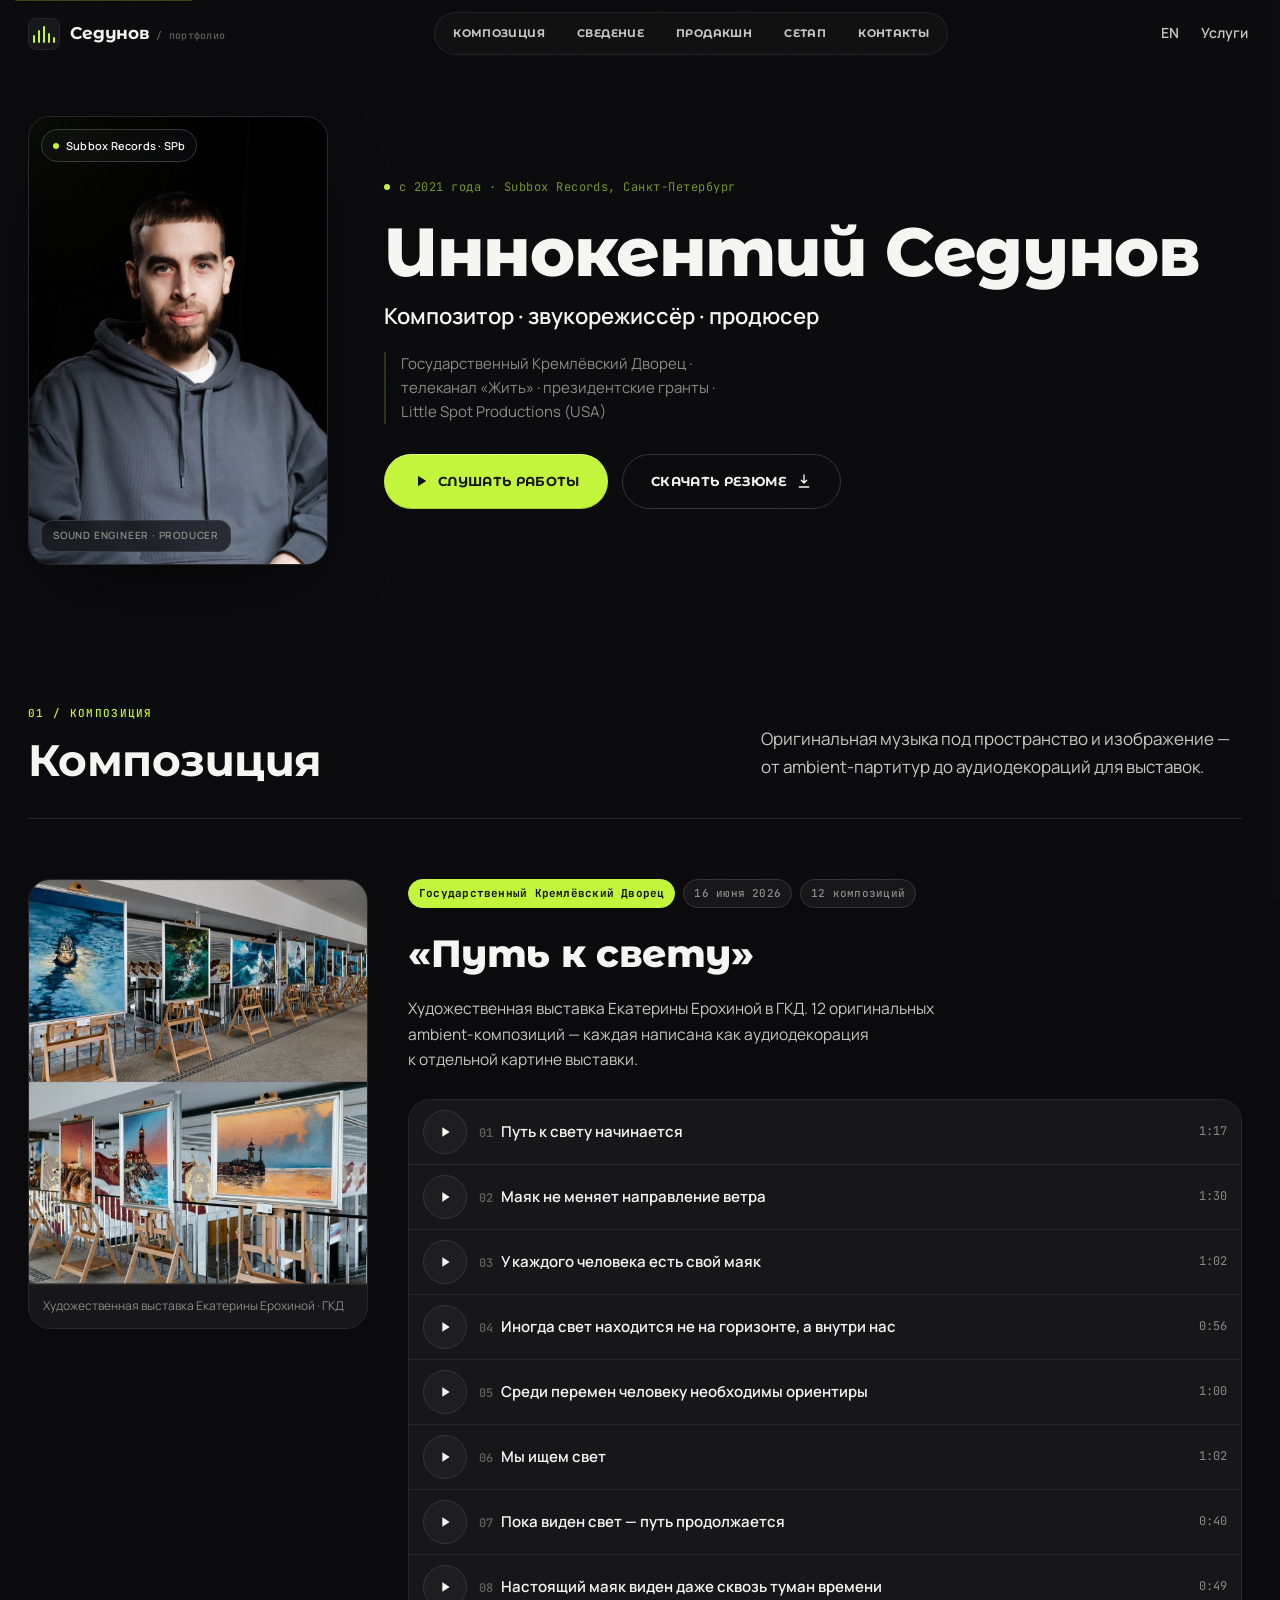
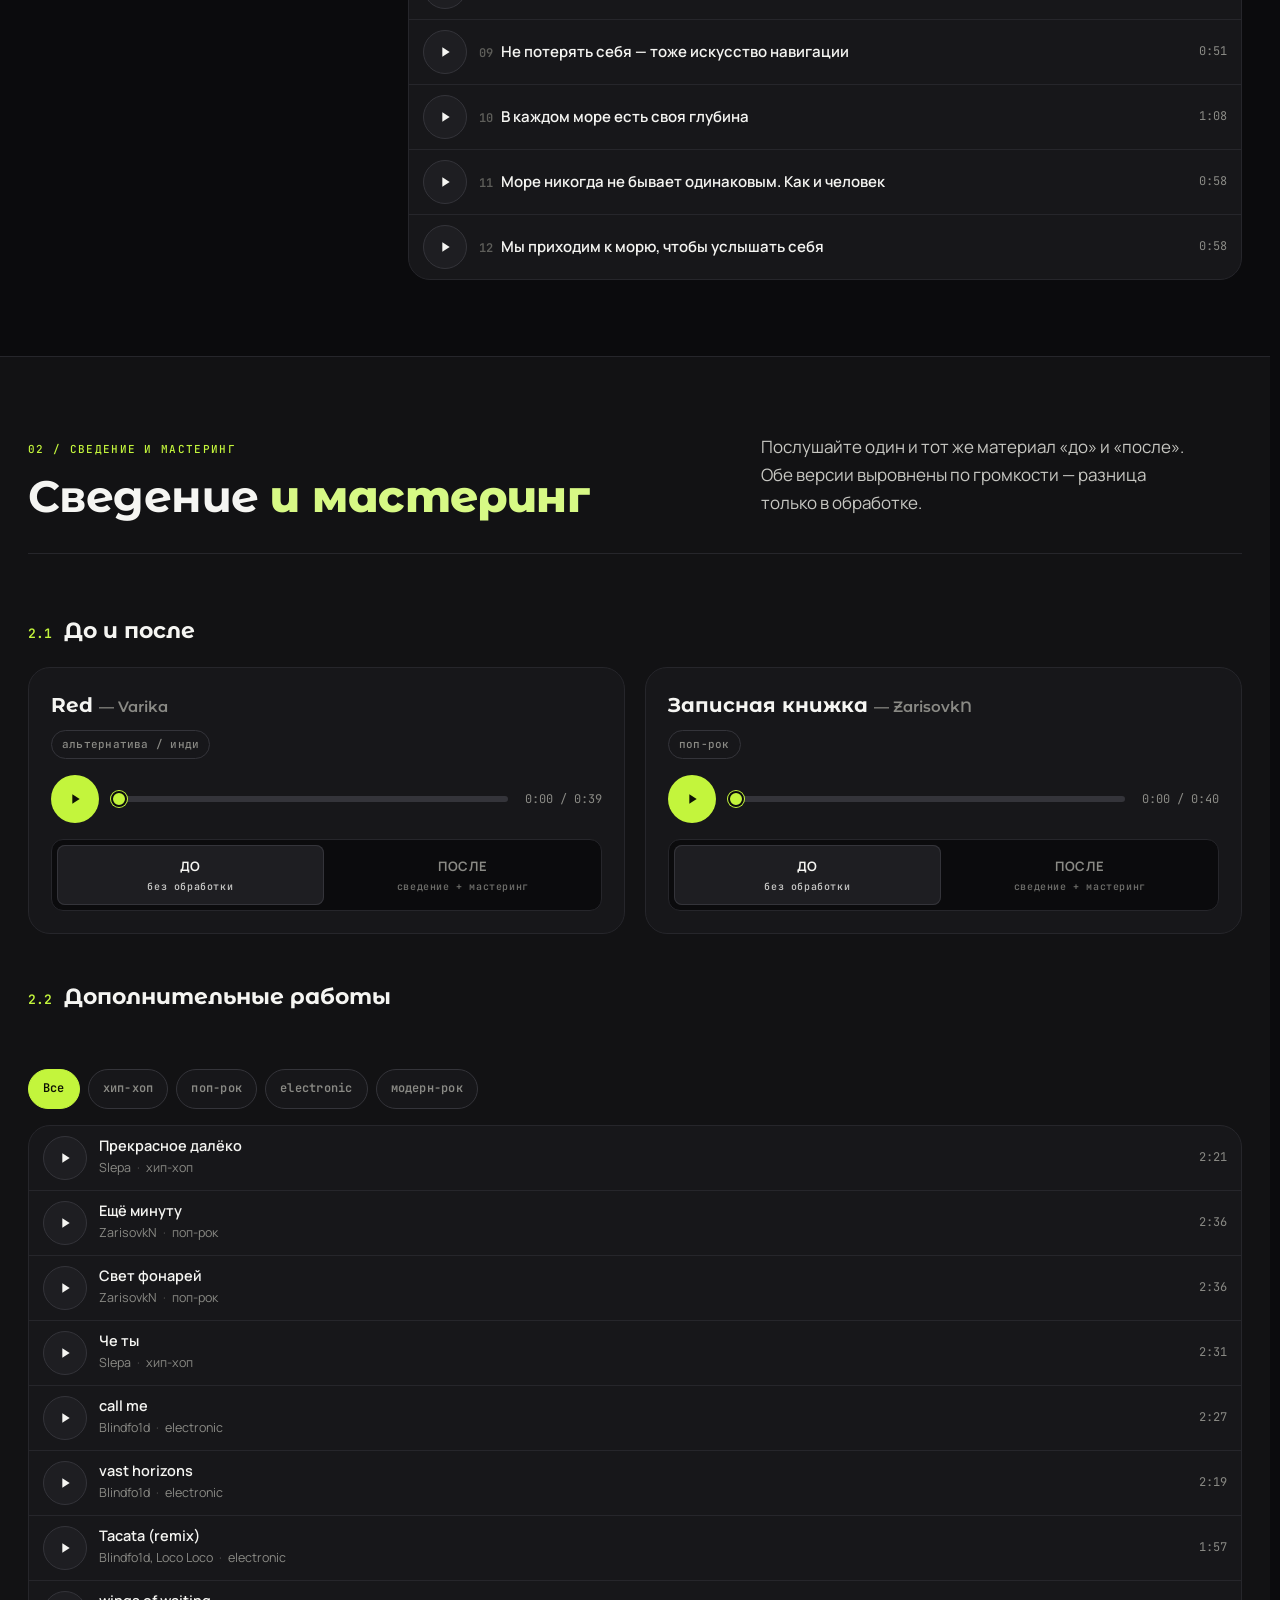
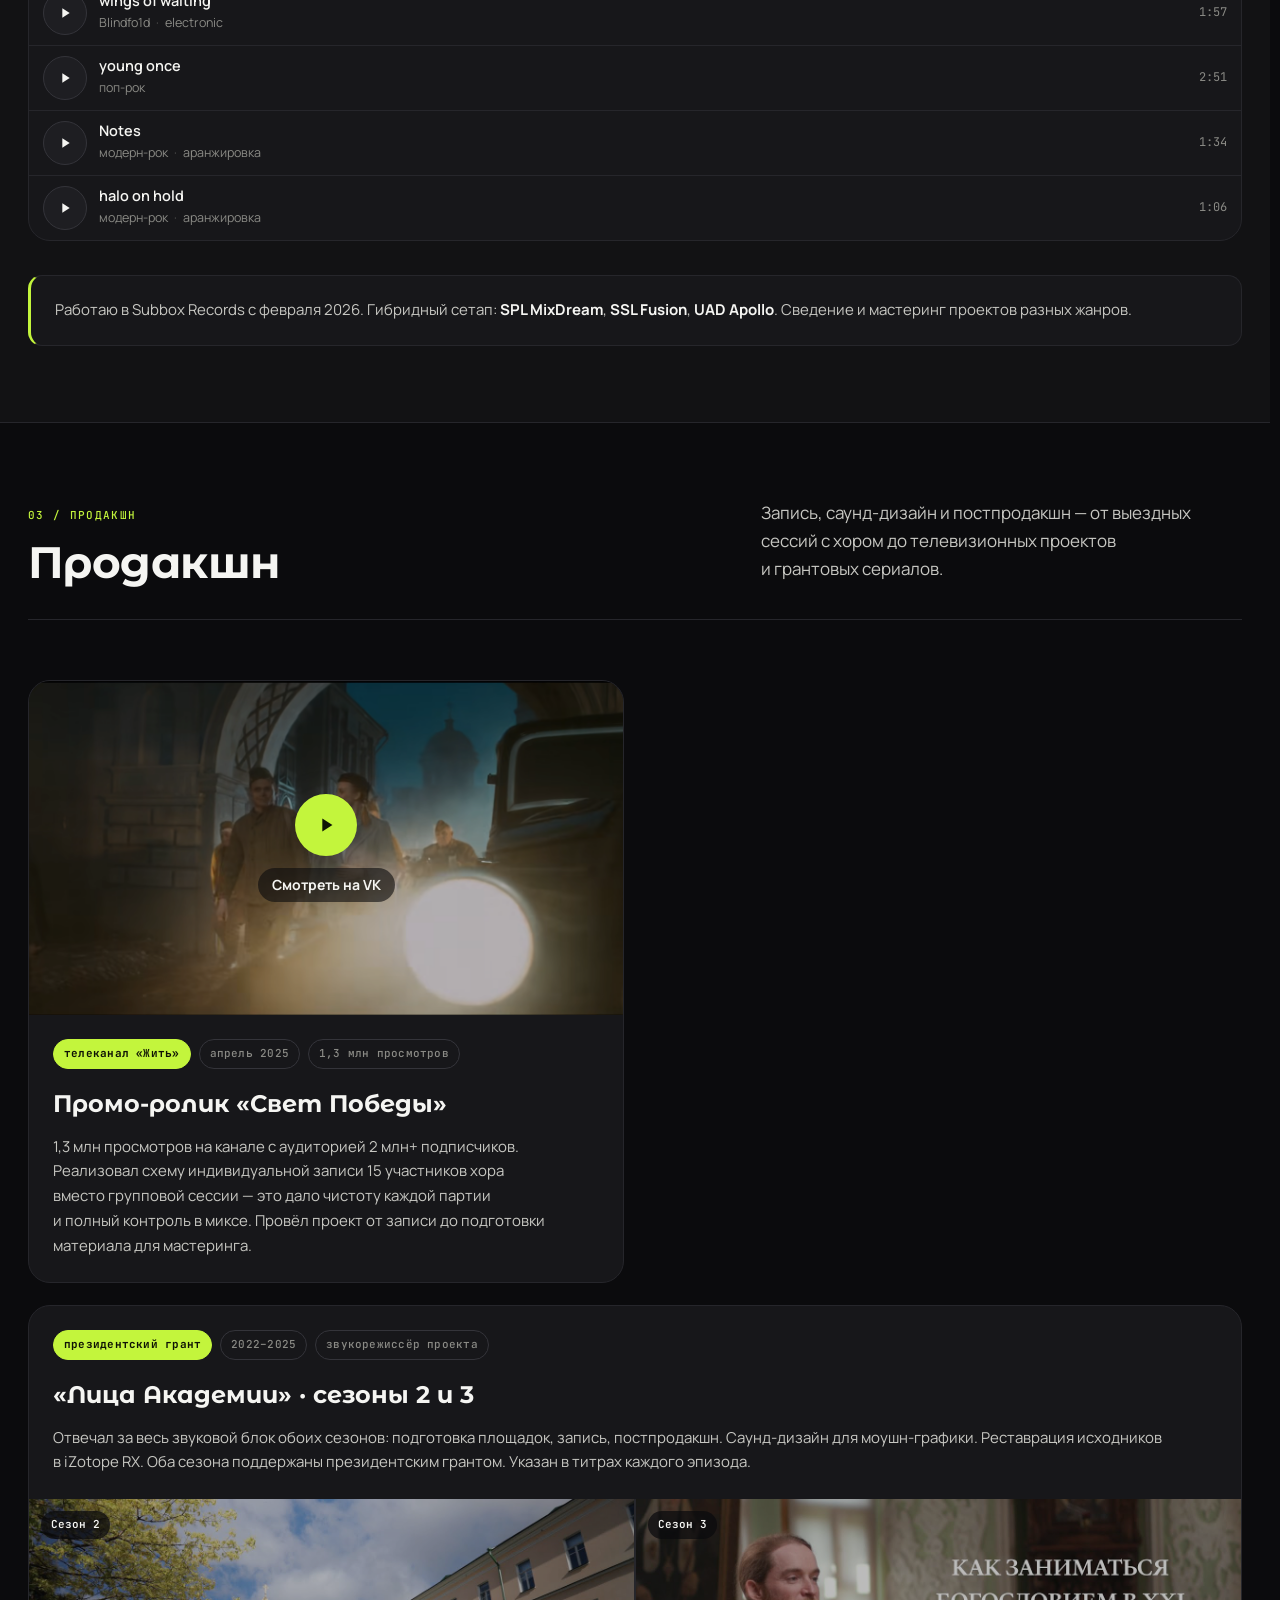
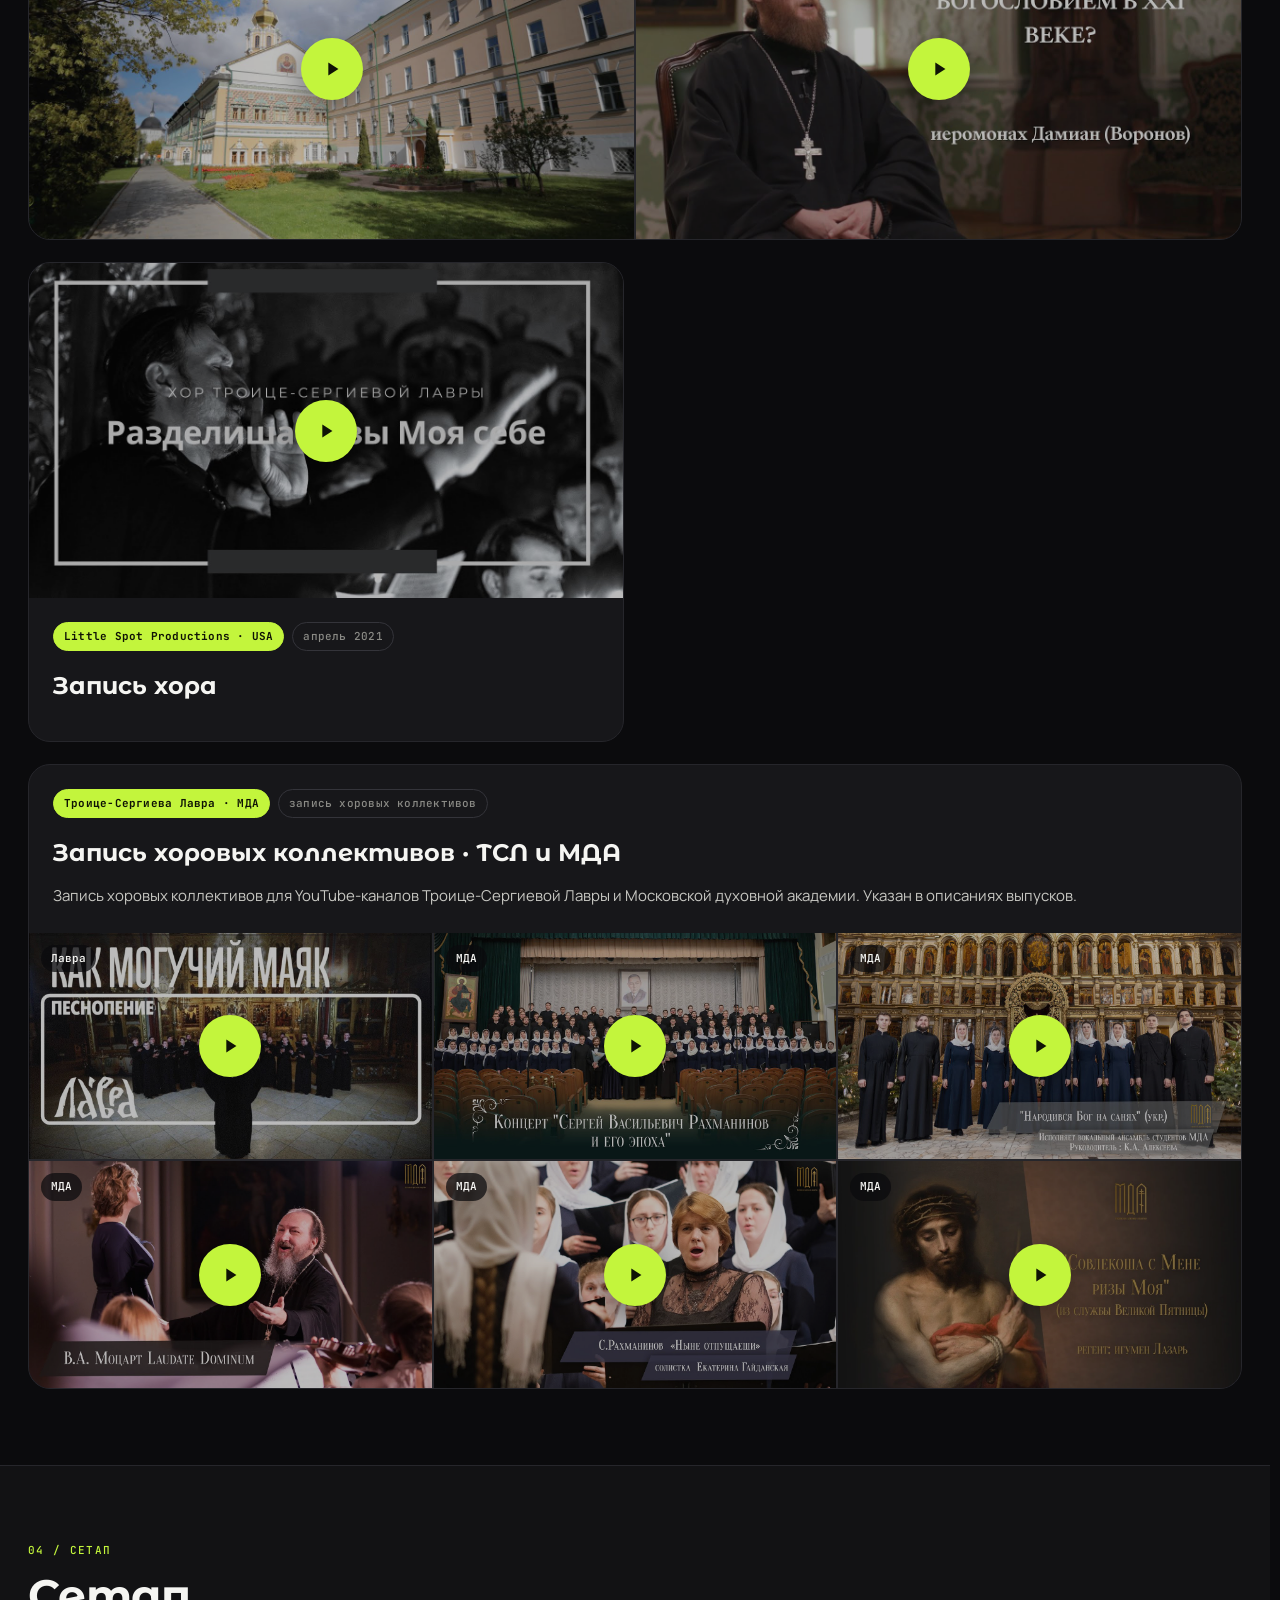
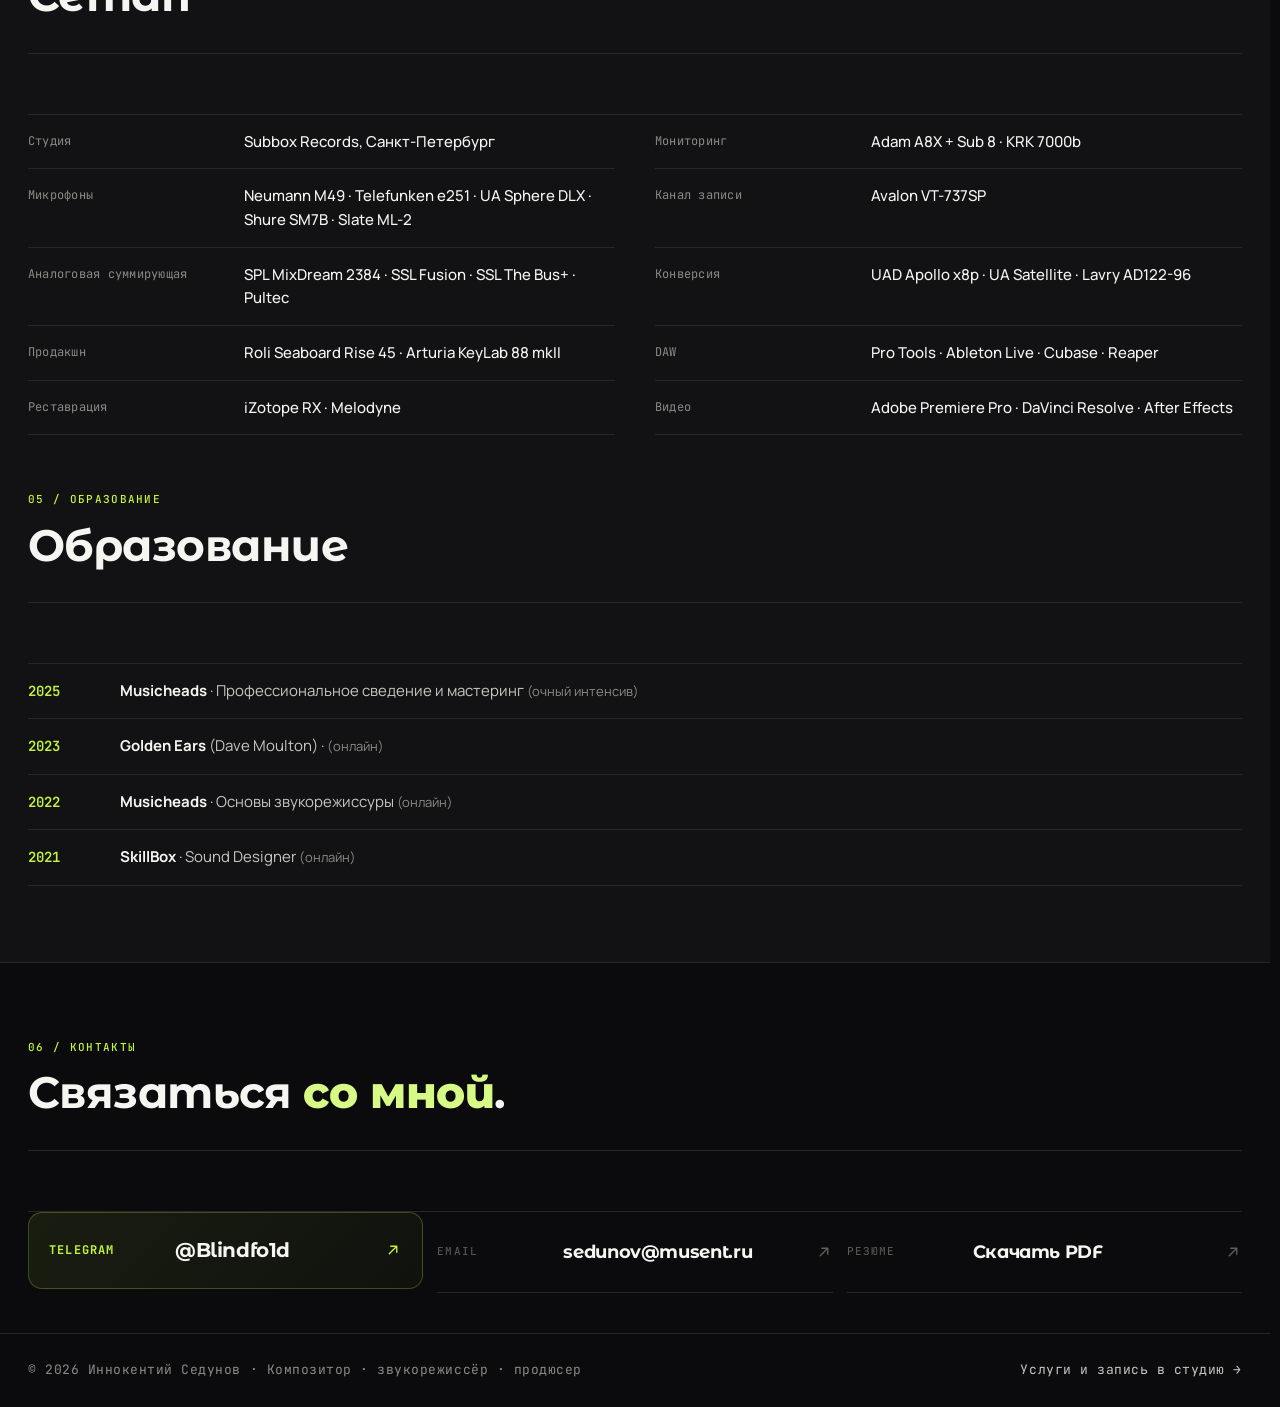
==== portfolio/index.html @ f11ad0f1 "Fix hero plaque + mobile layout (RU/EN portfolio) - Remove Композитор/Composer line from hero plaque" ====
<!DOCTYPE html>
<html lang="ru">

<head>
  <meta charset="UTF-8" />
  <meta name="viewport" content="width=device-width, initial-scale=1.0, viewport-fit=cover" />
  <meta name="theme-color" content="#0B0B0D" />

  <title>Иннокентий Седунов · Портфолио</title>
  <meta name="description"
    content="Композитор, звукорежиссёр и продюсер. Работы для ГКД, телеканала „Жить“, президентских грантов, Little Spot Productions (USA)." />

  <!-- Open Graph. ⚠ Если домен отличается от sedunov.audio — поправьте og:url / og:image. -->
  <meta property="og:type" content="website" />
  <meta property="og:title" content="Иннокентий Седунов · Портфолио" />
  <meta property="og:description"
    content="Композитор, звукорежиссёр и продюсер. Работы для ГКД, телеканала „Жить“, президентских грантов, Little Spot Productions (USA)." />
  <meta property="og:image" content="https://kennylocksj.github.io/images/sedunov-portfolio.jpg" />
  <meta property="og:url" content="https://kennylocksj.github.io/portfolio" />
  <meta name="twitter:card" content="summary_large_image" />

  <link rel="icon"
    href="data:image/svg+xml,%3Csvg xmlns='http://www.w3.org/2000/svg' viewBox='0 0 32 32'%3E%3Crect width='32' height='32' rx='8' fill='%230B0B0D'/%3E%3Crect x='6' y='13' width='2.5' height='6' fill='%23C3F53C'/%3E%3Crect x='10' y='10' width='2.5' height='12' fill='%23C3F53C'/%3E%3Crect x='14' y='7' width='2.5' height='18' fill='%23C3F53C'/%3E%3Crect x='18' y='11' width='2.5' height='10' fill='%23C3F53C'/%3E%3Crect x='22' y='14' width='2.5' height='4' fill='%23C3F53C'/%3E%3C/svg%3E" />
  <link rel="preload" as="image" href="/images/sedunov-portfolio.jpg" />

  <link rel="preconnect" href="https://fonts.googleapis.com" />
  <link rel="preconnect" href="https://fonts.gstatic.com" crossorigin />
  <link
    href="https://fonts.googleapis.com/css2?family=Manrope:wght@400;500;600;700;800&family=Montserrat:wght@400;500;600;700;800;900&display=swap"
    rel="stylesheet" />
  <link href="https://fonts.googleapis.com/css2?family=JetBrains+Mono:wght@400;500;600&display=swap" rel="stylesheet" />

  <!-- Дизайн-система лендинга (не изменяется) + компоненты портфолио -->
  <link rel="stylesheet" href="../styles.css" />
  <link rel="stylesheet" href="portfolio.css" />
</head>

<body class="p-body">

  <a class="skip-link" href="#top">Перейти к содержимому</a>
  <div class="grain" aria-hidden="true"></div>
  <div class="scroll-progress" id="scroll-progress" aria-hidden="true"></div>

  <!-- ═══ NAV ═══ -->
  <header class="nav" id="nav">
    <div class="nav-wrap">
      <a href="#top" class="brand" aria-label="Наверх">
        <span class="brand-mark" aria-hidden="true">
          <span></span><span></span><span></span><span></span><span></span>
        </span>
        <span class="brand-text">
          <span>Седунов</span>
          <small>/ портфолио</small>
        </span>
      </a>

      <nav class="nav-links" id="nav-links">
        <a href="#work">Композиция</a>
        <a href="#mixing">Сведение</a>
        <a href="#production">Продакшн</a>
        <a href="#setup">Сетап</a>
        <a href="#contact">Контакты</a>

        <div class="nav-mobile-extras" aria-hidden="true">
          <a href="/" class="nav-mobile-link nav-mobile-tg">
            <svg class="nav-mobile-link-arrow" width="14" height="14" viewBox="0 0 24 24" fill="none" aria-hidden="true">
              <path d="M7 17L17 7M9 7h8v8" stroke="currentColor" stroke-width="2" stroke-linecap="round"
                stroke-linejoin="round" />
            </svg>
            <span>Услуги</span>
          </a>
          <a href="/cv/sedunov-cv.pdf" class="nav-mobile-link nav-mobile-cta" download>
            <span class="nav-mobile-cta-dot" aria-hidden="true"></span>
            <span>Скачать резюме</span>
          </a>
          <a href="/en/portfolio/" class="nav-mobile-link nav-mobile-tg">
            <svg class="nav-mobile-link-arrow" width="14" height="14" viewBox="0 0 24 24" fill="none" aria-hidden="true">
              <path d="M7 17L17 7M9 7h8v8" stroke="currentColor" stroke-width="2" stroke-linecap="round"
                stroke-linejoin="round" />
            </svg>
            <span>English version</span>
          </a>
        </div>
      </nav>

      <div class="nav-right">
        <a href="/en/portfolio/" class="nav-services" aria-label="English version">EN</a>
        <a href="/" class="nav-services" aria-label="Услуги — на главную">Услуги</a>
      </div>

      <button class="burger" id="burger" aria-label="Меню" aria-expanded="false" aria-controls="nav-links">
        <span></span><span></span>
      </button>
    </div>
    <div class="nav-backdrop" id="nav-backdrop" aria-hidden="true"></div>
  </header>

  <!-- ═══ HERO ═══ -->
  <section id="top" class="p-hero">
    <div class="wrap p-hero-wrap">

      <div class="p-hero-photo" data-reveal>
        <div class="photo-frame">
          <img src="/images/sedunov-portfolio.jpg" width="1707" height="2560" fetchpriority="high" decoding="async"
            alt="Иннокентий Седунов — композитор и звукорежиссёр" />
          <span class="p-ptag p-ptag-top">
            <span class="breathe" aria-hidden="true"></span>
            Subbox Records · SPb
          </span>
          <span class="p-ptag p-ptag-bot">
            <small>sound engineer · producer</small>
          </span>
        </div>
      </div>

      <div class="p-hero-text" data-reveal>
        <div class="p-hero-eyebrow">
          <span class="breathe" aria-hidden="true"></span>
          <span>с 2021 года · Subbox Records, Санкт-Петербург</span>
        </div>

        <h1 class="p-hero-name">Иннокентий Седунов</h1>
        <p class="p-hero-role">Композитор&nbsp;· звукорежиссёр&nbsp;· продюсер</p>

        <p class="p-hero-refs">
          Государственный&nbsp;Кремлёвский&nbsp;Дворец&nbsp;· телеканал&nbsp;«Жить»&nbsp;·
          президентские&nbsp;гранты&nbsp;· Little&nbsp;Spot&nbsp;Productions&nbsp;(USA)
        </p>

        <div class="p-hero-cta">
          <a href="#work" class="btn btn-primary btn-lg">
            <svg width="18" height="18" viewBox="0 0 24 24" aria-hidden="true">
              <path fill="currentColor" d="M8 5v14l11-7z" />
            </svg>
            <span>Слушать работы</span>
          </a>
          <a href="/cv/sedunov-cv.pdf" class="btn btn-outline btn-lg" download>
            Скачать резюме
            <svg width="16" height="16" viewBox="0 0 24 24" fill="none" aria-hidden="true">
              <path d="M12 3v12m0 0l-4-4m4 4l4-4M5 21h14" stroke="currentColor" stroke-width="2" stroke-linecap="round"
                stroke-linejoin="round" />
            </svg>
          </a>
        </div>
      </div>

    </div>
  </section>

  <!-- ═══ 01 · КОМПОЗИЦИЯ ═══ -->
  <section id="work" class="section section-p" aria-label="Композиция">
    <div class="wrap">
      <header class="head" data-reveal>
        <div class="head-meta">
          <span class="head-no">01 / композиция</span>
          <h2>Композиция</h2>
        </div>
        <p class="head-lede">Оригинальная музыка под пространство и изображение — от ambient-партитур
          до&nbsp;аудиодекораций для&nbsp;выставок.</p>
      </header>

      <article class="case" data-reveal>
        <div class="case-media">
          <figure class="case-figure" id="ambient-cover" hidden>
            <img id="ambient-cover-img" src="" alt="" decoding="async" width="1000" height="750" />
            <figcaption class="case-figcap">Художественная выставка Екатерины Ерохиной · ГКД</figcaption>
          </figure>
        </div>

        <div class="case-body">
          <div class="case-tags">
            <span class="tag tag-accent">Государственный Кремлёвский Дворец</span>
            <span class="tag">16 июня 2026</span>
            <span class="tag">12 композиций</span>
          </div>
          <h3 class="case-title">«Путь к свету»</h3>
          <p class="case-desc">
            Художественная выставка Екатерины Ерохиной в&nbsp;ГКД. 12&nbsp;оригинальных ambient-композиций —
            каждая написана как аудиодекорация к&nbsp;отдельной картине выставки.
          </p>

          <div class="player player-list" id="ambient-player" data-title="Путь к свету — ambient"
            aria-label="Плеер: 12 ambient-композиций «Путь к свету»">
            <ol class="tracklist" id="ambient-tracks"></ol>
          </div>
        </div>
      </article>
    </div>
  </section>

  <!-- ═══ 02 · СВЕДЕНИЕ И МАСТЕРИНГ ═══ -->
  <section id="mixing" class="section section-p section-alt" aria-label="Сведение и мастеринг">
    <div class="wrap">
      <header class="head" data-reveal>
        <div class="head-meta">
          <span class="head-no">02 / сведение и мастеринг</span>
          <h2>Сведение <em>и мастеринг</em></h2>
        </div>
        <p class="head-lede">Послушайте один и&nbsp;тот&nbsp;же материал «до» и&nbsp;«после». Обе версии выровнены
          по&nbsp;громкости — разница только в&nbsp;обработке.</p>
      </header>

      <!-- 2.1 · A/B -->
      <h3 class="sub-h" data-reveal><span class="sub-h-no">2.1</span> До и&nbsp;после</h3>
      <div class="ab-grid" id="ab-grid" data-reveal></div>

      <!-- 2.2 · showcase -->
      <h3 class="sub-h" data-reveal><span class="sub-h-no">2.2</span> Дополнительные работы</h3>
      <p class="sub-lede" data-reveal>Разные жанры — для&nbsp;демонстрации почерка в&nbsp;сведении.</p>
      <div class="genre-tabs" id="showcase-tabs" role="group" aria-label="Фильтр по жанру" data-reveal></div>
      <div class="player player-list showcase" id="showcase-player" aria-label="Плеер: дополнительные работы">
        <ol class="tracklist" id="showcase-tracks"></ol>
      </div>

      <p class="note-block" data-reveal>
        Работаю в&nbsp;Subbox Records с&nbsp;февраля 2026. Гибридный сетап:
        <b>SPL&nbsp;MixDream</b>, <b>SSL&nbsp;Fusion</b>, <b>UAD&nbsp;Apollo</b>.
        Сведение и&nbsp;мастеринг проектов разных жанров.
      </p>
    </div>
  </section>

  <!-- ═══ 03 · ПРОДАКШН ═══ -->
  <section id="production" class="section section-p" aria-label="Продакшн">
    <div class="wrap">
      <header class="head" data-reveal>
        <div class="head-meta">
          <span class="head-no">03 / продакшн</span>
          <h2>Продакшн</h2>
        </div>
        <p class="head-lede">Запись, саунд-дизайн и&nbsp;постпродакшн — от&nbsp;выездных сессий с&nbsp;хором
          до&nbsp;телевизионных проектов и&nbsp;грантовых сериалов.</p>
      </header>

      <div class="prod-grid">

        <!-- Свет Победы · VK -->
        <article class="prod-card" data-reveal>
          <div class="video-facade video-vk">
            <img class="video-poster" src="/images/works/svet-pobedy.png"
              alt="Промо-ролик «Свет Победы» — телеканал «Жить»" loading="lazy" decoding="async" />
            <a class="video-play" href="https://vkvideo.ru/video-131498541_456248584" target="_blank" rel="noopener"
              aria-label="Смотреть «Свет Победы» на VK Video (откроется в новой вкладке)">
              <span class="video-play-btn" aria-hidden="true">
                <svg width="22" height="22" viewBox="0 0 24 24"><path fill="currentColor" d="M8 5v14l11-7z" /></svg>
              </span>
              <span class="video-play-label">Смотреть на VK</span>
            </a>
          </div>
          <div class="prod-body">
            <div class="case-tags">
              <span class="tag tag-accent">телеканал «Жить»</span>
              <span class="tag">апрель 2025</span>
              <span class="tag">1,3&nbsp;млн просмотров</span>
            </div>
            <h3 class="prod-title">Промо-ролик «Свет Победы»</h3>
            <p class="prod-desc">
              1,3&nbsp;млн просмотров на&nbsp;канале с&nbsp;аудиторией 2&nbsp;млн+ подписчиков.
              Реализовал схему индивидуальной записи 15&nbsp;участников хора вместо групповой сессии —
              это дало чистоту каждой партии и&nbsp;полный контроль в&nbsp;миксе.
              Провёл проект от&nbsp;записи до&nbsp;подготовки материала для&nbsp;мастеринга.
            </p>
          </div>
        </article>

        <!-- Лица Академии · YouTube s2 + s3 -->
        <article class="prod-card prod-card-wide" data-reveal>
          <div class="prod-body">
            <div class="case-tags">
              <span class="tag tag-accent">президентский грант</span>
              <span class="tag">2022–2025</span>
              <span class="tag">звукорежиссёр проекта</span>
            </div>
            <h3 class="prod-title">«Лица Академии» · сезоны 2 и&nbsp;3</h3>
            <p class="prod-desc">
              Отвечал за&nbsp;весь звуковой блок обоих сезонов: подготовка площадок, запись, постпродакшн.
              Саунд-дизайн для&nbsp;моушн-графики. Реставрация исходников в&nbsp;iZotope&nbsp;RX.
              Оба сезона поддержаны президентским грантом. Указан в&nbsp;титрах каждого эпизода.
            </p>
          </div>
          <div class="yt-row">
            <figure class="yt-facade" data-yt="jUE1JI_gii4" data-list="PLtRxWmHLfr5RDFQa5PvCwHLdNW4OHEuv8"
              data-poster="/images/works/academy-s2.jpg" data-label="«Лица Академии» — сезон 2">
              <button class="yt-btn" type="button" aria-label="Загрузить и смотреть «Лица Академии» — сезон 2 (плейлист YouTube)">
                <span class="yt-badge">Сезон 2</span>
                <span class="video-play-btn" aria-hidden="true">
                  <svg width="22" height="22" viewBox="0 0 24 24"><path fill="currentColor" d="M8 5v14l11-7z" /></svg>
                </span>
              </button>
            </figure>
            <figure class="yt-facade" data-yt="m9kjzdKefv8" data-list="PLtRxWmHLfr5QfC5YhjqEJcL8QLUXbbH0g"
              data-poster="/images/works/academy-s3.jpg" data-label="«Лица Академии» — сезон 3">
              <button class="yt-btn" type="button" aria-label="Загрузить и смотреть «Лица Академии» — сезон 3 (плейлист YouTube)">
                <span class="yt-badge">Сезон 3</span>
                <span class="video-play-btn" aria-hidden="true">
                  <svg width="22" height="22" viewBox="0 0 24 24"><path fill="currentColor" d="M8 5v14l11-7z" /></svg>
                </span>
              </button>
            </figure>
          </div>
        </article>

        <!-- Little Spot Productions -->
        <article class="prod-card" data-reveal>
          <figure class="yt-facade" data-yt="-WIEqSLyNp8" data-poster="/images/works/hram.jpg"
            data-label="Выездная запись хора · Little Spot Productions">
            <button class="yt-btn" type="button" aria-label="Загрузить и смотреть запись хора (YouTube)">
              <span class="video-play-btn" aria-hidden="true">
                <svg width="22" height="22" viewBox="0 0 24 24"><path fill="currentColor" d="M8 5v14l11-7z" /></svg>
              </span>
            </button>
          </figure>
          <div class="prod-body">
            <div class="case-tags">
              <span class="tag tag-accent">Little Spot Productions · USA</span>
              <span class="tag">апрель 2021</span>
            </div>
            <h3 class="prod-title">Запись хора</h3>
          </div>
        </article>

        <!-- ТСЛ и МДА · запись хоровых коллективов -->
        <article class="prod-card prod-card-wide" data-reveal>
          <div class="prod-body">
            <div class="case-tags">
              <span class="tag tag-accent">Троице-Сергиева Лавра · МДА</span>
              <span class="tag">запись хоровых коллективов</span>
            </div>
            <h3 class="prod-title">Запись хоровых коллективов · ТСЛ и&nbsp;МДА</h3>
            <p class="prod-desc">
              Запись хоровых коллективов для&nbsp;YouTube-каналов Троице-Сергиевой Лавры
              и&nbsp;Московской духовной академии. Указан в&nbsp;описаниях выпусков.
            </p>
          </div>
          <div class="yt-grid">
            <figure class="yt-facade" data-yt="A3U9VM4VMZQ" data-poster="/images/works/lavra.jpg"
              data-label="Хор Троице-Сергиевой Лавры">
              <button class="yt-btn" type="button" aria-label="Смотреть: хор Троице-Сергиевой Лавры (YouTube)">
                <span class="yt-badge">Лавра</span>
                <span class="video-play-btn" aria-hidden="true"><svg width="22" height="22" viewBox="0 0 24 24"><path fill="currentColor" d="M8 5v14l11-7z" /></svg></span>
              </button>
            </figure>
            <figure class="yt-facade" data-yt="vEZSu4PuAjw" data-poster="/images/works/mda-1.jpg"
              data-label="МДА — выпуск">
              <button class="yt-btn" type="button" aria-label="Смотреть: МДА, выпуск (YouTube)">
                <span class="yt-badge">МДА</span>
                <span class="video-play-btn" aria-hidden="true"><svg width="22" height="22" viewBox="0 0 24 24"><path fill="currentColor" d="M8 5v14l11-7z" /></svg></span>
              </button>
            </figure>
            <figure class="yt-facade" data-yt="GiZDXWU2Qd4" data-poster="/images/works/mda-2.jpg"
              data-label="МДА — выпуск">
              <button class="yt-btn" type="button" aria-label="Смотреть: МДА, выпуск (YouTube)">
                <span class="yt-badge">МДА</span>
                <span class="video-play-btn" aria-hidden="true"><svg width="22" height="22" viewBox="0 0 24 24"><path fill="currentColor" d="M8 5v14l11-7z" /></svg></span>
              </button>
            </figure>
            <figure class="yt-facade" data-yt="1GnXHozaAFY" data-poster="/images/works/mda-3.jpg"
              data-label="МДА — выпуск">
              <button class="yt-btn" type="button" aria-label="Смотреть: МДА, выпуск (YouTube)">
                <span class="yt-badge">МДА</span>
                <span class="video-play-btn" aria-hidden="true"><svg width="22" height="22" viewBox="0 0 24 24"><path fill="currentColor" d="M8 5v14l11-7z" /></svg></span>
              </button>
            </figure>
            <figure class="yt-facade" data-yt="8bgnxtQuYqE" data-poster="/images/works/mda-4.jpg"
              data-label="МДА — выпуск">
              <button class="yt-btn" type="button" aria-label="Смотреть: МДА, выпуск (YouTube)">
                <span class="yt-badge">МДА</span>
                <span class="video-play-btn" aria-hidden="true"><svg width="22" height="22" viewBox="0 0 24 24"><path fill="currentColor" d="M8 5v14l11-7z" /></svg></span>
              </button>
            </figure>
            <figure class="yt-facade" data-yt="qpxHatbzeh0" data-poster="/images/works/mda-5.jpg"
              data-label="МДА — выпуск">
              <button class="yt-btn" type="button" aria-label="Смотреть: МДА, выпуск (YouTube)">
                <span class="yt-badge">МДА</span>
                <span class="video-play-btn" aria-hidden="true"><svg width="22" height="22" viewBox="0 0 24 24"><path fill="currentColor" d="M8 5v14l11-7z" /></svg></span>
              </button>
            </figure>
          </div>
        </article>

      </div>
    </div>
  </section>

  <!-- ═══ 04 · СЕТАП ═══ -->
  <section id="setup" class="section section-p section-alt" aria-label="Сетап">
    <div class="wrap">
      <header class="head head-stacked" data-reveal>
        <span class="head-no">04 / сетап</span>
        <h2>Сетап</h2>
      </header>

      <div class="spec-grid" data-reveal>
        <div class="spec-row"><span class="spec-k">Студия</span><span class="spec-v">Subbox Records, Санкт-Петербург</span></div>
        <div class="spec-row"><span class="spec-k">Мониторинг</span><span class="spec-v">Adam A8X + Sub 8 · KRK 7000b</span></div>
        <div class="spec-row"><span class="spec-k">Микрофоны</span><span class="spec-v">Neumann M49 · Telefunken e251 · UA Sphere DLX · Shure SM7B · Slate ML-2</span></div>
        <div class="spec-row"><span class="spec-k">Канал записи</span><span class="spec-v">Avalon VT-737SP</span></div>
        <div class="spec-row"><span class="spec-k">Аналоговая суммирующая</span><span class="spec-v">SPL MixDream 2384 · SSL Fusion · SSL The Bus+ · Pultec</span></div>
        <div class="spec-row"><span class="spec-k">Конверсия</span><span class="spec-v">UAD Apollo x8p · UA Satellite · Lavry AD122-96</span></div>
        <div class="spec-row"><span class="spec-k">Продакшн</span><span class="spec-v">Roli Seaboard Rise 45 · Arturia KeyLab 88 mkII</span></div>
        <div class="spec-row"><span class="spec-k">DAW</span><span class="spec-v">Pro Tools · Ableton Live · Cubase · Reaper</span></div>
        <div class="spec-row"><span class="spec-k">Реставрация</span><span class="spec-v">iZotope RX · Melodyne</span></div>
        <div class="spec-row"><span class="spec-k">Видео</span><span class="spec-v">Adobe Premiere Pro · DaVinci Resolve · After Effects</span></div>
      </div>

      <!-- 05 · Образование (компактно, в той же секции-полосе) -->
      <header class="head head-stacked edu-head" data-reveal>
        <span class="head-no">05 / образование</span>
        <h2>Образование</h2>
      </header>
      <ul class="edu-list" data-reveal>
        <li><span class="edu-year">2025</span><span class="edu-body"><b>Musicheads</b> · Профессиональное сведение и мастеринг <em>(очный интенсив)</em></span></li>
        <li><span class="edu-year">2023</span><span class="edu-body"><b>Golden Ears</b> (Dave Moulton) · <em>(онлайн)</em></span></li>
        <li><span class="edu-year">2022</span><span class="edu-body"><b>Musicheads</b> · Основы звукорежиссуры <em>(онлайн)</em></span></li>
        <li><span class="edu-year">2021</span><span class="edu-body"><b>SkillBox</b> · Sound Designer <em>(онлайн)</em></span></li>
      </ul>
    </div>
  </section>

  <!-- ═══ 06 · КОНТАКТЫ ═══ -->
  <section id="contact" class="section section-p section-contact-p" aria-label="Контакты">
    <div class="wrap">
      <header class="head head-stacked" data-reveal>
        <span class="head-no">06 / контакты</span>
        <h2>Связаться <em>со мной</em>.</h2>
      </header>

      <div class="contact-ways contact-ways-p" data-reveal>
        <a class="cway cway-primary" href="https://t.me/Blindfo1d" target="_blank" rel="noopener">
          <span class="cway-k">Telegram</span>
          <span class="cway-v">@Blindfo1d</span>
          <svg class="cway-arrow" width="18" height="18" viewBox="0 0 24 24" fill="none" aria-hidden="true">
            <path d="M7 17L17 7M9 7h8v8" stroke="currentColor" stroke-width="1.8" stroke-linecap="round"
              stroke-linejoin="round" />
          </svg>
        </a>
        <a class="cway" href="mailto:sedunov@musent.ru">
          <span class="cway-k">Email</span>
          <span class="cway-v">sedunov@musent.ru</span>
          <svg class="cway-arrow" width="18" height="18" viewBox="0 0 24 24" fill="none" aria-hidden="true">
            <path d="M7 17L17 7M9 7h8v8" stroke="currentColor" stroke-width="1.8" stroke-linecap="round"
              stroke-linejoin="round" />
          </svg>
        </a>
        <a class="cway" href="/cv/sedunov-cv.pdf" download>
          <span class="cway-k">Резюме</span>
          <span class="cway-v">Скачать PDF</span>
          <svg class="cway-arrow" width="18" height="18" viewBox="0 0 24 24" fill="none" aria-hidden="true">
            <path d="M7 17L17 7M9 7h8v8" stroke="currentColor" stroke-width="1.8" stroke-linecap="round"
              stroke-linejoin="round" />
          </svg>
        </a>
      </div>
    </div>
  </section>

  <!-- ═══ FOOTER ═══ -->
  <footer class="foot foot-p">
    <div class="wrap foot-bottom-wrap">
      <span>© 2026 Иннокентий Седунов · Композитор · звукорежиссёр · продюсер</span>
      <span><a href="/">Услуги и запись в студию →</a></span>
    </div>
  </footer>

  <script src="portfolio.js"></script>
</body>

</html>
---- styles.css ----
/* ════════════════════════════════════════════════════════════════════════════
   СЕДУНОВ · Subbox Records — styles.css
   ════════════════════════════════════════════════════════════════════════════

   КАРТА ФАЙЛА (ищи по этим комментариям):

   01. RESET & BASE                 — сброс стилей, корневые переменные
   02. BUTTONS                      — .btn, .btn-primary, .btn-outline, .btn-text
   03. NAV                          — шапка, логотип, бургер
   04. HERO                         — 40/60 split: портрет + текст
   05. STRIP                        — метрики (divide-x)
   06. SECTION BASE                 — общие стили для всех секций + reveal
   07. ABOUT                        — Subbox Records: 2 колонки + фото + манифест
   08. SCROLLER                     — кинетическая бегущая строка
   09. WORK RAIL                    — горизонтальный скролл треков
   10. SERVICES                     — 1 hero-карточка + стек из 3 мини
   11. STEPS                        — пятишаговый таймлайн
   12. PRICING                      — 3 тарифа
   13. REVIEWS                      — 2×2 сетка отзывов
   14. FAQ                          — аккордеоны
   15. CONTACT                      — split 50/50
   16. FOOTER
   17. TOAST                        — всплывашка
   18. RESPONSIVE                   — breakpoints: 1080 / 820 / 720 / 400
   19. A11Y (reduced motion, hover) — доступность

   КАК ПРАВИТЬ ЦВЕТА: все токены в :root → --accent, --bg, --text и т.д.
   КАК ПРАВИТЬ РАЗМЕРЫ КОНТЕЙНЕРА: --wrap (1280px), --nav-h (68px)
   ══════════════════════════════════════════════════════════════════════════ */

/* ═══ 01. RESET & BASE ═══════════════════════════════════════════════════ */
*,
*::before,
*::after {
  box-sizing: border-box;
  margin: 0;
  padding: 0;
}

button {
  font: inherit;
  cursor: pointer;
  border: none;
  background: none;
  color: inherit;
}

input,
select,
textarea {
  font: inherit;
  color: inherit;
}

a {
  color: inherit;
  text-decoration: none;
}

ul,
ol {
  list-style: none;
}

img,
svg {
  display: block;
  max-width: 100%;
}

:root {
  /* Нейтральная база. Не используется pure #000000 (anti-AI tell) */
  --bg: #0B0B0D;
  --bg-1: #121214;
  --bg-2: #17171A;
  --bg-3: #1E1E22;
  --line: #26262B;
  --line-2: #34343A;

  /* Типографика */
  --text: #F5F5F2;
  /* основной */
  --text-2: #C7C7C2;
  /* второстепенный */
  --text-dim: #8A8A85;
  /* подписи */
  --text-mute: #5E5E5A;
  /* метки, 10-12px */

  /* ЕДИНСТВЕННЫЙ акцент. Lime (#C3F53C) = пик LED VU-meter.
     Узнаваемо для звукорежиссёра, не "AI-пурпур" */
  --accent: #C3F53C;
  --accent-dark: #A8DB1E;
  --accent-ink: #0F1305;
  /* тёмно-зелёный текст на lime-фоне */
  --accent-soft: rgba(195, 245, 60, .08);
  --accent-quiet: rgba(195, 245, 60, .58);
  --accent-line: rgba(195, 245, 60, .18);

  --peak: #FF3B3B;
  /* красный пик VU — НЕ использовать для CTA */

  /* Радиусы */
  --radius: 14px;
  --radius-l: 22px;
  --radius-xl: 32px;

  /* Типографика: Studio 21-like display + чистый Gold Apple-like UI body. */
  --font-studio: 'Montserrat', 'Arial Black', Arial, sans-serif;
  --font-goldapple: 'Manrope', 'Helvetica Neue', Arial, system-ui, -apple-system, BlinkMacSystemFont, sans-serif;
  --font-display: var(--font-studio);
  --font: var(--font-goldapple);
  --font-mono: 'JetBrains Mono', 'SF Mono', monospace;

  --nav-h: 68px;
  --wrap: 1280px;

  /* Кривые easing: ease-out мягкий, ease — сбалансированный */
  --ease: cubic-bezier(.2, .7, .2, 1);
  --ease-out: cubic-bezier(.16, 1, .3, 1);
}

html {
  scroll-behavior: smooth;
  scroll-padding-top: var(--nav-h);
  scrollbar-gutter: stable;
  /* анти-дёрганье при появлении скролла */
  /* Хард-гарантия от горизонтального скролла на мобилках — если
     какой-то элемент случайно вылезет за вьюпорт, контент не уедет
     вправо. overflow-x: clip поддерживается всеми живыми браузерами. */
  overflow-x: clip;
}

body {
  font-family: var(--font);
  background: var(--bg);
  color: var(--text);
  font-size: 16px;
  line-height: 1.58;
  font-weight: 400;
  -webkit-font-smoothing: antialiased;
  -moz-osx-font-smoothing: grayscale;
  overflow-x: clip;
  text-rendering: optimizeLegibility;
  /* Микротипографика: включаем контекстные альтернативы, лигатуры,
     кернинг и оптический размер — читается плотнее, Cyrillic меньше
     "прыгает" в мелких кеглях. Без заметной нагрузки на браузер. */
  font-feature-settings: "kern", "liga", "calt", "ss01";
  font-optical-sizing: auto;
  font-kerning: normal;
}

/* Параграфам — pretty для баланса последних 2 строк (меньше orphans).
   Балансировщик применяется только где браузер поддерживает; иначе
   стандартное поведение — регресса нет. */
p {
  text-wrap: pretty;
}

/* Grain слой — рукотворная фактура, fixed поверх всего */
.grain {
  position: fixed;
  inset: 0;
  z-index: 200;
  pointer-events: none;
  opacity: .035;
  mix-blend-mode: overlay;
  background-image: url("data:image/svg+xml;utf8,<svg xmlns='http://www.w3.org/2000/svg' width='140' height='140'><filter id='n'><feTurbulence type='fractalNoise' baseFrequency='.9' numOctaves='2' stitchTiles='stitch'/></filter><rect width='100%' height='100%' filter='url(%23n)'/></svg>");
}

.wrap {
  max-width: var(--wrap);
  margin: 0 auto;
  padding: 0 28px;
  width: 100%;
}

.wrap-narrow {
  max-width: 800px;
}

/* ── Focus-visible: единое кольцо для клавиатурной навигации ──
   Срабатывает только на :focus-visible (клавиатура/скринридер),
   клик мышью/тачем не показывает кольцо — не шумит визуально.
   A11y-критически: без этого табнавигация незаметна. */

/* Skip-link: скрыт визуально, появляется при фокусе (Tab).
   Позволяет клавиатурным пользователям перескочить навигацию. */
.skip-link {
  position: fixed;
  top: 8px;
  left: 8px;
  z-index: 100;
  padding: 10px 16px;
  background: var(--accent);
  color: var(--accent-ink);
  font-size: 13px;
  font-weight: 700;
  border-radius: 8px;
  transform: translateY(-120%);
  transition: transform .2s var(--ease-out);
  text-decoration: none;
}

.skip-link:focus {
  transform: translateY(0);
}

:where(a, button, input, select, textarea, summary, [tabindex]):focus-visible {
  outline: 2px solid var(--accent);
  outline-offset: 3px;
  border-radius: 4px;
}

/* Некоторые контролы имеют свой radius — подстраиваем */
.btn:focus-visible,
.btn-block:focus-visible,
.tcard-play:focus-visible,
.field input:focus-visible,
.field select:focus-visible,
.field textarea:focus-visible {
  outline-offset: 3px;
  border-radius: inherit;
}

/* ── Scroll progress: тонкая lime-линия под nav ──
   Ширина задаётся из JS (--progress). Элемент <div class="scroll-progress">
   вставляется в HTML. Без JS не виден — graceful fallback. */
.scroll-progress {
  position: fixed;
  top: var(--nav-h);
  left: 0;
  height: 1px;
  width: var(--progress, 0%);
  background: linear-gradient(90deg, rgba(195, 245, 60, .52), rgba(168, 219, 30, .38));
  z-index: 49;
  pointer-events: none;
  opacity: .72;
  transition: width .1s linear, opacity .25s;
  will-change: width;
}

/* ═══ 02. BUTTONS ════════════════════════════════════════════════════════ */
.btn {
  display: inline-flex;
  align-items: center;
  justify-content: center;
  gap: 8px;
  padding: 13px 20px;
  border-radius: 999px;
  font-family: var(--font-studio);
  font-size: 13px;
  font-weight: 700;
  letter-spacing: 0.025em;
  text-transform: uppercase;
  transition: transform .18s var(--ease-out), background .2s, color .2s, border-color .2s, box-shadow .2s;
  white-space: nowrap;
  will-change: transform;
  -webkit-tap-highlight-color: transparent;
}

.btn-primary {
  background: var(--accent);
  color: var(--accent-ink);
  /* Inner refraction edge вместо outer glow (taste-skill требование) */
  box-shadow:
    inset 0 1px 0 rgba(255, 255, 255, .4),
    inset 0 -1px 0 rgba(0, 0, 0, .15);
}

.btn-primary:hover {
  background: var(--accent-dark);
  transform: translateY(-1px);
  box-shadow:
    inset 0 1px 0 rgba(255, 255, 255, .4),
    inset 0 -1px 0 rgba(0, 0, 0, .15),
    0 8px 24px -6px rgba(195, 245, 60, .3);
}

.btn-primary:active {
  transform: translateY(1px) scale(.98);
}

.btn-outline {
  background: transparent;
  color: var(--text);
  border: 1px solid var(--line-2);
}

.btn-outline:hover {
  border-color: var(--text-2);
  background: var(--bg-2);
}

.btn-outline:active {
  transform: translateY(1px) scale(.98);
}

.btn-block {
  width: 100%;
  justify-content: center;
}

.btn-sm {
  padding: 10px 16px;
  font-size: 12px;
}

.btn-lg {
  padding: 16px 28px;
  font-size: 13px;
}

.btn-text {
  display: inline-flex;
  align-items: center;
  gap: 8px;
  padding: 14px 0;
  font-family: var(--font-studio);
  font-weight: 700;
  font-size: 13px;
  letter-spacing: 0.025em;
  text-transform: uppercase;
  color: var(--text);
  border-bottom: 1px solid var(--line-2);
  transition: border-color .2s, color .2s;
  align-self: flex-start;
}

.btn-text svg {
  transition: transform .2s var(--ease);
}

.btn-text:hover {
  border-color: var(--accent);
  color: var(--accent);
}

.btn-text:hover svg {
  transform: translate(2px, -2px);
}

.link-u {
  color: var(--text);
  border-bottom: 1px solid var(--accent);
  font-weight: 700;
  transition: color .2s;
}

.link-u:hover {
  color: var(--accent);
}

/* ═══ 03. NAV ════════════════════════════════════════════════════════════ */
.nav {
  position: fixed;
  top: 0;
  left: 0;
  right: 0;
  height: var(--nav-h);
  z-index: 50;
  transition: background .3s, border-color .3s, box-shadow .3s;
  border-bottom: 1px solid transparent;
}

.nav.scrolled {
  background: rgba(11, 11, 13, .62);
  backdrop-filter: blur(14px) saturate(118%);
  -webkit-backdrop-filter: blur(14px) saturate(118%);
  border-bottom-color: rgba(255, 255, 255, .06);
  box-shadow: 0 1px 0 rgba(195, 245, 60, .04);
}

.nav-wrap {
  max-width: var(--wrap);
  margin: 0 auto;
  padding: 0 28px;
  height: 100%;
  display: flex;
  align-items: center;
  justify-content: space-between;
  gap: 20px;
  min-width: 0;
  /* ВАЖНО: разрешаем flex-ужатие дочерних элементов и работу ellipsis */
}

.brand {
  display: inline-flex;
  align-items: center;
  gap: 10px;
  font-family: var(--font-display);
  flex-shrink: 1;
  min-width: 0;
  /* хвост /subbox records может ужиматься; сам brand-text тоже может */
}

/* Логотип = анимированный VU-meter, 5 баров */
.brand-mark {
  width: 32px;
  height: 32px;
  border-radius: 8px;
  background: var(--bg-2);
  border: 1px solid var(--line);
  display: inline-flex;
  align-items: flex-end;
  justify-content: space-between;
  padding: 6px 4px;
  gap: 1.5px;
  flex-shrink: 0;
}

.brand-mark span {
  width: 2px;
  background: var(--accent);
  border-radius: 1px;
  animation: vu 1.1s ease-in-out infinite;
  transform-origin: bottom;
}

.brand-mark span:nth-child(1) {
  height: 40%;
  animation-delay: .00s;
}

.brand-mark span:nth-child(2) {
  height: 70%;
  animation-delay: .15s;
}

.brand-mark span:nth-child(3) {
  height: 90%;
  animation-delay: .30s;
}

.brand-mark span:nth-child(4) {
  height: 55%;
  animation-delay: .45s;
}

.brand-mark span:nth-child(5) {
  height: 30%;
  animation-delay: .60s;
}

@keyframes vu {

  0%,
  100% {
    transform: scaleY(.5);
  }

  50% {
    transform: scaleY(1);
  }
}

.brand-text {
  display: flex;
  align-items: baseline;
  gap: 6px;
  line-height: 1;
  min-width: 0;
  /* flex-shrink разрешён — хвост small может спрятаться на узких экранах */
}

.brand-text>span {
  font-size: 17px;
  font-weight: 700;
  letter-spacing: -0.008em;
  white-space: nowrap;
}

.brand-text small {
  font-family: var(--font-mono);
  font-size: 10px;
  color: var(--text-mute);
  font-weight: 500;
  letter-spacing: 0.03em;
  white-space: nowrap;
  overflow: hidden;
  text-overflow: ellipsis;
  min-width: 0;
}

.nav-links {
  display: flex;
  align-items: center;
  gap: 4px;
  padding: 4px;
  border: 1px solid rgba(255, 255, 255, .08);
  border-radius: 999px;
  background: rgba(18, 18, 20, .72);
}

.nav-links a {
  padding: 8px 14px;
  font-family: var(--font-studio);
  font-size: 11px;
  font-weight: 700;
  letter-spacing: 0.035em;
  text-transform: uppercase;
  color: var(--text-2);
  border-radius: 999px;
  transition: background .2s, color .2s;
}

.nav-links a:hover {
  background: rgba(255, 255, 255, .055);
  color: var(--text);
}

/* Scroll-spy: активная секция подсвечивается lime-чип.
   Класс добавляется из main.js по IntersectionObserver */
.nav-links a.active {
  background: rgba(195, 245, 60, .105);
  color: #D7F985;
}

.nav-right {
  display: flex;
  align-items: center;
  gap: 14px;
  flex-shrink: 0;
}

.nav-tg {
  display: inline-flex;
  align-items: center;
  gap: 6px;
  font-family: var(--font-mono);
  font-size: 13px;
  font-weight: 500;
  color: var(--text-2);
  transition: color .2s;
}

.nav-tg svg {
  color: var(--accent);
}

.nav-tg:hover {
  color: var(--text);
}

.nav-mobile-extras {
  display: none;
  /* показывается только когда .nav-links.open на мобиле (см. медиа-запрос) */
}

/* Backdrop под мобильным меню. Фейдится через opacity */
.nav-backdrop {
  position: fixed;
  inset: 0;
  z-index: 48;
  background: rgba(0, 0, 0, .55);
  backdrop-filter: blur(2px);
  -webkit-backdrop-filter: blur(2px);
  opacity: 0;
  visibility: hidden;
  transition: opacity .25s var(--ease-out), visibility .25s;
  pointer-events: none;
}

.nav-backdrop.show {
  opacity: 1;
  visibility: visible;
  pointer-events: auto;
}

/* Запрещаем скролл страницы когда меню открыто */
body.nav-open {
  overflow: hidden;
}

.burger {
  display: none;
  flex-direction: column;
  gap: 5px;
  padding: 6px;
  flex-shrink: 0;
}

.burger span {
  width: 22px;
  height: 1.8px;
  background: var(--text);
  border-radius: 2px;
  transition: transform .25s var(--ease-out);
}

.burger.open span:first-child {
  transform: translateY(3.4px) rotate(45deg);
}

.burger.open span:last-child {
  transform: translateY(-3.4px) rotate(-45deg);
}

/* ═══ 04. HERO ═══════════════════════════════════════════════════════════ */
.hero {
  position: relative;
  padding: calc(var(--nav-h) + 48px) 28px 32px;
  max-width: var(--wrap);
  margin: 0 auto;
}

.hero-wrap {
  display: grid;
  grid-template-columns: 0.85fr 1.15fr;
  /* портрет уже, текст шире */
  gap: 56px;
  align-items: center;
  min-height: calc(100dvh - var(--nav-h) - 120px);
}

.hero-wrap>* {
  min-width: 0;
}

/* Портрет 4:5 с плавным растворением в фон через radial-mask */
.hero-photo {
  position: relative;
  width: 100%;
  aspect-ratio: 4/5;
  max-width: 460px;
  justify-self: start;
  /* ptag-side повёрнут на 90° и торчит вправо — контейнер clip'ит его
     только визуально, но в grid-ячейке не порождает overflow */
}

.photo-frame {
  position: relative;
  width: 100%;
  height: 100%;
  border-radius: var(--radius-l);
  overflow: hidden;
  background: var(--bg);
  /* тот же цвет что у фото-оригинала — границы не видны */
  border: 1px solid var(--line);
  box-shadow:
    0 30px 80px -30px rgba(0, 0, 0, .8),
    inset 0 1px 0 rgba(255, 255, 255, .03);
}

.photo-frame img {
  width: 100%;
  height: 100%;
  object-fit: cover;
  object-position: center 18%;
  /* лицо в верхней трети */
  animation: photoIn 1.2s var(--ease-out) .2s both;
  /* Мягкое растворение краёв в фон */
  -webkit-mask-image: radial-gradient(140% 100% at 50% 55%, #000 58%, rgba(0, 0, 0, .82) 75%, rgba(0, 0, 0, .35) 95%, transparent 100%);
  mask-image: radial-gradient(140% 100% at 50% 55%, #000 58%, rgba(0, 0, 0, .82) 75%, rgba(0, 0, 0, .35) 95%, transparent 100%);
}

@keyframes photoIn {
  from {
    opacity: 0;
    transform: scale(1.04);
    filter: blur(6px);
  }

  to {
    opacity: 1;
    transform: scale(1);
    filter: blur(0);
  }
}

.photo-frame::before {
  content: "";
  position: absolute;
  inset: 0;
  z-index: 1;
  pointer-events: none;
  background:
    linear-gradient(180deg, transparent 60%, rgba(11, 11, 13, .5) 100%),
    radial-gradient(120% 80% at 0% 0%, rgba(195, 245, 60, .04), transparent 50%);
  mix-blend-mode: screen;
}

/* Плавающие метки на портрете */
.ptag {
  position: absolute;
  z-index: 2;
  background: rgba(11, 11, 13, .82);
  backdrop-filter: blur(14px) saturate(140%);
  -webkit-backdrop-filter: blur(14px) saturate(140%);
  border: 1px solid var(--line);
  border-radius: 999px;
  padding: 8px 14px;
  font-family: var(--font-mono);
  font-size: 11px;
  font-weight: 500;
  color: var(--text-2);
  letter-spacing: 0.06em;
  text-transform: uppercase;
  display: inline-flex;
  align-items: center;
  gap: 8px;
  box-shadow: 0 10px 30px -10px rgba(0, 0, 0, .6);
}

.ptag-top {
  top: 16px;
  left: 16px;
  color: var(--accent);
  animation: ptagIn .8s var(--ease-out) .8s both;
}

.ptag-bot {
  bottom: 16px;
  left: 50%;
  transform: translateX(-50%);
  border-radius: 12px;
  padding: 10px 18px;
  flex-direction: column;
  align-items: flex-start;
  gap: 2px;
  text-transform: none;
  letter-spacing: 0;
  animation: ptagInBot 1s var(--ease-out) 1s both;
  min-width: 72%;
}

.ptag-bot em {
  font-family: var(--font-display);
  font-style: normal;
  font-size: 18px;
  font-weight: 800;
  color: var(--text);
  letter-spacing: -0.018em;
}

.ptag-bot small {
  font-family: var(--font-mono);
  font-size: 10px;
  color: var(--text-mute);
  font-weight: 500;
  letter-spacing: 0.08em;
  text-transform: uppercase;
}

.ptag-side {
  top: 50%;
  right: -14px;
  transform: translateY(-50%) rotate(90deg);
  transform-origin: right center;
  animation: ptagInSide .8s var(--ease-out) 1.2s both;
}

@keyframes ptagIn {
  from {
    opacity: 0;
    transform: translateX(-10px);
  }

  to {
    opacity: 1;
    transform: translateX(0);
  }
}

@keyframes ptagInBot {
  from {
    opacity: 0;
    transform: translate(-50%, 10px);
  }

  to {
    opacity: 1;
    transform: translate(-50%, 0);
  }
}

@keyframes ptagInSide {
  from {
    opacity: 0;
    transform: translateY(-50%) rotate(90deg) translateX(10px);
  }

  to {
    opacity: 1;
    transform: translateY(-50%) rotate(90deg) translateX(0);
  }
}

/* Hero текст */
.hero-text {
  display: flex;
  flex-direction: column;
  min-width: 0;
  animation: textIn 1s var(--ease-out) .1s both;
}

@keyframes textIn {
  from {
    opacity: 0;
    transform: translateX(20px);
  }

  to {
    opacity: 1;
    transform: translateX(0);
  }
}

.pill {
  display: inline-flex;
  align-items: center;
  gap: 8px;
  padding: 6px 12px 6px 10px;
  background: var(--bg-2);
  border: 1px solid var(--line);
  border-radius: 999px;
  font-size: 12px;
  font-weight: 500;
  color: var(--text-2);
  margin-bottom: 28px;
  align-self: flex-start;
}

.pill b {
  color: var(--text);
  font-weight: 700;
}

.pill-dot {
  width: 7px;
  height: 7px;
  border-radius: 50%;
  background: var(--accent);
  box-shadow: 0 0 0 3px rgba(195, 245, 60, .18);
  animation: breathe 2.4s ease-in-out infinite;
}

.hero-h1 {
  font-family: var(--font-display);
  font-size: clamp(36px, 5.2vw, 68px);
  font-weight: 800;
  line-height: 1.02;
  letter-spacing: -0.018em;
  text-transform: uppercase;
  margin-bottom: 24px;
  color: var(--text);
  text-wrap: balance;
  /* баланс строк при переносах */
}

.hero-h1 em {
  font-style: normal;
  font-weight: 800;
  color: var(--text);
}

.hero-h1-tail {
  display: inline-block;
  width: clamp(60px, 8vw, 110px);
  height: clamp(14px, 1.5vw, 22px);
  margin-left: 8px;
  color: var(--accent);
  vertical-align: -4px;
  flex-shrink: 0;
}

.hero-h1-tail svg {
  width: 100%;
  height: 100%;
  stroke-dasharray: 200;
  stroke-dashoffset: 200;
  animation: draw 1.4s var(--ease) 1s forwards;
}

@keyframes draw {
  to {
    stroke-dashoffset: 0;
  }
}

.hero-lede {
  font-size: clamp(16px, 1.15vw, 18px);
  line-height: 1.64;
  color: var(--text-2);
  max-width: 56ch;
  margin-bottom: 32px;
  overflow-wrap: break-word;
  text-wrap: pretty;
}

.hero-cta {
  display: flex;
  align-items: center;
  gap: 24px;
  flex-wrap: wrap;
}

/* Бегущая лента клиентов под hero */
.hero-clients {
  max-width: var(--wrap);
  margin: 32px auto 40px;
  padding: 24px 28px 0;
  border-top: 1px solid var(--line);
}

.clients-label {
  font-family: var(--font-mono);
  font-size: 13px;
  font-weight: 500;
  color: var(--text-mute);
  letter-spacing: 0.08em;
  text-transform: uppercase;
  margin-bottom: 14px;
}

.clients-tape {
  overflow: hidden;
  mask-image: linear-gradient(90deg, transparent, #000 8%, #000 92%, transparent);
  -webkit-mask-image: linear-gradient(90deg, transparent, #000 8%, #000 92%, transparent);
}

.tape-track {
  display: flex;
  gap: 28px;
  align-items: center;
  width: max-content;
  animation: tape 38s linear infinite;
  font-family: var(--font-display);
  font-size: 19px;
  font-weight: 700;
  color: var(--text-dim);
  letter-spacing: -0.01em;
  white-space: nowrap;
  will-change: transform;
}

.tape-track i {
  color: var(--accent);
  font-style: normal;
}

@keyframes tape {
  from {
    transform: translateX(0);
  }

  to {
    transform: translateX(-50%);
  }
}

/* ═══ 05. STRIP · метрики ════════════════════════════════════════════════
   4 элемента через divide-x. Все карточки симметричны (padding одинаковый).
   На планшете переходит в 2×2, на мобилке — в вертикальный стек.
   ═══════════════════════════════════════════════════════════════════════ */
.strip {
  padding: 36px 0;
  border-top: 1px solid var(--line);
  border-bottom: 1px solid var(--line);
  background: linear-gradient(180deg, var(--bg) 0%, var(--bg-1) 100%);
}

.strip-wrap {
  max-width: var(--wrap);
  margin: 0 auto;
  padding: 0 28px;
  display: grid;
  grid-template-columns: repeat(4, 1fr);
  gap: 0;
}

.strip-item {
  padding: 0 28px;
  display: flex;
  flex-direction: column;
  gap: 10px;
  border-right: 1px solid var(--line);
  min-width: 0;
  /* ВАЖНО: разрешаем сжатие в grid-ячейке */
}

.strip-item:first-child {
  padding-left: 0;
}

.strip-item:last-child {
  padding-right: 0;
  border-right: none;
}

.strip-num {
  font-family: var(--font-display);
  font-size: clamp(26px, 2.8vw, 38px);
  font-weight: 800;
  letter-spacing: -0.018em;
  line-height: 1;
  color: var(--text);
  font-variant-numeric: tabular-nums;
  /* Разрешаем текстовым метрикам (Apple · Яндекс) переноситься если надо */
  overflow-wrap: break-word;
  word-break: keep-all;
}

.strip-label {
  font-size: 13px;
  color: var(--text-dim);
  line-height: 1.45;
  min-width: 0;
}

/* ═══ 06. SECTION BASE ═══════════════════════════════════════════════════ */
.section {
  padding: 96px 0;
  position: relative;
}

.section-alt {
  background: var(--bg-1);
  border-top: 1px solid var(--line);
  border-bottom: 1px solid var(--line);
}

.section-dark {
  background: var(--bg-1);
  border-top: 1px solid var(--line);
  border-bottom: 1px solid var(--line);
}

.head {
  display: grid;
  grid-template-columns: 1.4fr 1fr;
  gap: 60px;
  align-items: end;
  margin-bottom: 60px;
  padding-bottom: 32px;
  border-bottom: 1px solid var(--line);
}

.head-stacked {
  display: flex;
  flex-direction: column;
  gap: 12px;
  align-items: flex-start;
}

.head-meta {
  display: flex;
  flex-direction: column;
  gap: 14px;
}

.head-no {
  display: inline-flex;
  align-items: center;
  font-family: var(--font-mono);
  font-size: 11px;
  font-weight: 500;
  color: var(--accent);
  letter-spacing: 0.12em;
  text-transform: uppercase;
}

.head h2 {
  font-family: var(--font-display);
  font-size: clamp(28px, 3.45vw, 44px);
  font-weight: 700;
  letter-spacing: -0.012em;
  line-height: 1.12;
  color: var(--text);
  text-wrap: balance;
}

.head h2 em {
  font-style: normal;
  font-weight: 800;
  color: #D7F985;
}

.head-lede {
  font-size: 17px;
  line-height: 1.66;
  color: var(--text-2);
  max-width: 48ch;
  padding-bottom: 4px;
  /* чтобы baseline совпадал с нижней границей h2 */
}

/* Scroll reveal — базовое состояние и класс .visible */
[data-reveal] {
  opacity: 0;
  transform: translateY(24px);
  transition: opacity .7s var(--ease-out), transform .7s var(--ease-out);
}

[data-reveal].visible {
  opacity: 1;
  transform: translateY(0);
}

/* Дыхательные анимации (status dot, pills, accent marker) */
.breathe {
  width: 6px;
  height: 6px;
  background: var(--accent);
  border-radius: 50%;
  animation: breathe 1.8s ease-in-out infinite;
  display: inline-block;
}

@keyframes breathe {

  0%,
  100% {
    opacity: 1;
    transform: scale(1);
  }

  50% {
    opacity: .5;
    transform: scale(1.4);
  }
}

/* ═══ 07. ABOUT · Subbox Records ═════════════════════════════════════════ */
.section-about {
  background:
    radial-gradient(60% 50% at 0% 20%, rgba(195, 245, 60, .03), transparent 60%),
    var(--bg);
}

/* Новая сетка: 2 колонки одинаковой ширины — текст + паспорт студии */
.about-grid {
  display: grid;
  grid-template-columns: 1.2fr 0.8fr;
  gap: 56px;
  align-items: start;
  margin-bottom: 56px;
}

.about-col {
  display: flex;
  flex-direction: column;
  gap: 20px;
}

.about-p {
  font-size: 17px;
  line-height: 1.65;
  color: var(--text-2);
  max-width: 56ch;
  text-wrap: pretty;
}

.about-p b {
  color: var(--text);
  font-weight: 600;
}

.about-p em {
  font-family: var(--font);
  font-style: normal;
  color: var(--text);
  font-weight: 700;
}

.about-cta {
  display: flex;
  gap: 12px;
  flex-wrap: wrap;
  margin-top: 12px;
}

/* Паспорт студии — divide-y вместо карточек */
.studio-meta {
  border-top: 1px solid var(--line);
}

.meta-head {
  display: flex;
  justify-content: space-between;
  align-items: baseline;
  padding: 14px 0 16px;
  font-family: var(--font-mono);
  font-size: 11px;
  color: var(--text-dim);
  letter-spacing: 0.08em;
  text-transform: uppercase;
  border-bottom: 1px solid var(--line);
}

.meta-head .head-no {
  color: var(--accent);
}

.meta-row {
  display: grid;
  grid-template-columns: 110px 1fr;
  gap: 18px;
  align-items: baseline;
  padding: 14px 0;
  border-bottom: 1px solid var(--line);
  font-size: 13px;
  transition: background .2s, padding .25s var(--ease-out);
}

.meta-row:last-child {
  border-bottom: none;
}

.meta-row:hover {
  padding-left: 12px;
  background: linear-gradient(90deg, rgba(195, 245, 60, .04), transparent 70%);
}

.meta-k {
  font-family: var(--font-mono);
  font-size: 10px;
  color: var(--text-mute);
  letter-spacing: 0.1em;
  text-transform: uppercase;
  font-weight: 500;
}

.meta-v {
  color: var(--text-2);
  font-weight: 500;
  line-height: 1.4;
}

/* ════════════════════════════════════════════════════════════════════════
   MANIFESTO · кинематографический блок (отдельная секция)
   HTML: .manifesto / .manifesto-waves (canvas) / .manifesto-inner /
         .manifesto-eyebrow / .manifesto-quote / .manifesto-foot /
         .manifesto-sign / .manifesto-tag
   JS ставит класс .reveal-words → все <span> загораются последовательно.
   Ключевые слова [data-hl] подсвечиваются lime + underline.
   ════════════════════════════════════════════════════════════════════════ */
.manifesto {
  position: relative;
  overflow: hidden;
  padding: clamp(56px, 7vw, 80px) 28px;
  background:
    radial-gradient(70% 80% at 100% 50%, rgba(195, 245, 60, .04), transparent 60%),
    var(--bg);
  border-top: 1px solid var(--line);
  border-bottom: 1px solid var(--line);
}

.manifesto-inner {
  position: relative;
  z-index: 1;
  max-width: var(--wrap);
  margin: 0 auto;
  display: grid;
  grid-template-columns: 1.15fr 0.85fr;
  /* текст шире визуала */
  gap: 56px;
  align-items: center;
}

.manifesto-text {
  display: flex;
  flex-direction: column;
  gap: 28px;
  max-width: 620px;
}

.manifesto-eyebrow {
  display: inline-flex;
  align-items: center;
  gap: 10px;
  padding: 6px 14px 6px 10px;
  background: rgba(11, 11, 13, .6);
  border: 1px solid var(--line);
  border-radius: 999px;
  font-family: var(--font-mono);
  font-size: 11px;
  font-weight: 500;
  color: var(--accent);
  letter-spacing: 0.1em;
  text-transform: uppercase;
  align-self: flex-start;
  backdrop-filter: blur(10px);
  -webkit-backdrop-filter: blur(10px);
}

.manifesto-quote {
  max-width: 100%;
}

.manifesto-quote p {
  font-family: var(--font-display);
  font-size: clamp(24px, 3vw, 38px);
  font-weight: 700;
  line-height: 1.22;
  letter-spacing: -0.014em;
  color: var(--text-dim);
  /* базовый — приглушён, засияет при reveal */
}

/* <br data-br> — маркер переноса строки между двумя половинами цитаты */
.manifesto-quote p br[data-br] {
  display: block;
  content: "";
  margin-top: 0.4em;
}

.manifesto-quote p span {
  display: inline-block;
  transition: color .6s var(--ease-out);
}

.manifesto-quote.reveal-words p span {
  animation: word-glow .9s var(--ease-out) calc(var(--i, 0) * 90ms) both;
}

@keyframes word-glow {
  from {
    color: var(--text-dim);
  }

  to {
    color: var(--text);
  }
}

.manifesto-quote p span[data-hl] {
  font-style: normal;
  font-weight: 800;
  position: relative;
}

.manifesto-quote.reveal-words p span[data-hl] {
  animation: word-glow-accent .9s var(--ease-out) calc(var(--i, 0) * 90ms) both;
}

@keyframes word-glow-accent {
  from {
    color: var(--text-dim);
  }

  to {
    color: var(--accent);
  }
}

.manifesto-quote p span[data-hl]::after {
  content: "";
  position: absolute;
  left: 0;
  right: 0;
  bottom: 2px;
  height: 2px;
  background: var(--accent);
  border-radius: 2px;
  transform: scaleX(0);
  transform-origin: left;
  transition: transform .9s var(--ease-out) .4s;
}

.manifesto-quote.reveal-words p span[data-hl]::after {
  transform: scaleX(1);
}

.manifesto-foot {
  display: flex;
  justify-content: space-between;
  align-items: baseline;
  gap: 20px;
  padding-top: 24px;
  border-top: 1px solid var(--line);
  max-width: 520px;
}

.manifesto-sign {
  font-family: var(--font-display);
  font-size: 15px;
  font-weight: 700;
  color: var(--text);
  letter-spacing: -0.01em;
}

.manifesto-tag {
  font-family: var(--font-mono);
  font-size: 11px;
  color: var(--text-mute);
  letter-spacing: 0.1em;
  text-transform: uppercase;
}

/* ── ПРАВАЯ КОЛОНКА: canvas-визуализация (живое "видео") ── */
.manifesto-visual {
  position: relative;
  width: 100%;
  aspect-ratio: 4 / 5;
  max-height: 480px;
  justify-self: end;
  width: 100%;
  max-width: 460px;
}

.mvis-frame {
  position: relative;
  width: 100%;
  height: 100%;
  background: linear-gradient(180deg, var(--bg-1) 0%, var(--bg) 100%);
  border: 1px solid var(--line);
  border-radius: var(--radius-l);
  overflow: hidden;
  box-shadow:
    inset 0 1px 0 rgba(255, 255, 255, .03),
    0 30px 80px -30px rgba(0, 0, 0, .8);
}

.manifesto-waves {
  position: absolute;
  inset: 0;
  width: 100%;
  height: 100%;
  pointer-events: none;
  z-index: 1;
}

/* Горизонтальные гридлайны — как в DAW-таймлайне */
.mvis-gridline {
  position: absolute;
  left: 0;
  right: 0;
  height: 1px;
  background: rgba(255, 255, 255, .04);
  z-index: 2;
  pointer-events: none;
}

.mvis-gridline:nth-of-type(1) {
  top: 25%;
}

.mvis-gridline:nth-of-type(2) {
  top: 50%;
  background: rgba(195, 245, 60, .1);
}

.mvis-gridline:nth-of-type(3) {
  top: 75%;
}

/* Верхний-левый LED-индикатор REC + формат */
.mvis-label {
  position: absolute;
  z-index: 3;
  display: inline-flex;
  align-items: center;
  gap: 8px;
  padding: 6px 10px;
  background: rgba(11, 11, 13, .82);
  border: 1px solid var(--line);
  border-radius: 999px;
  font-family: var(--font-mono);
  font-size: 10px;
  font-weight: 500;
  color: var(--text-2);
  letter-spacing: 0.08em;
  text-transform: uppercase;
  backdrop-filter: blur(10px);
  -webkit-backdrop-filter: blur(10px);
}

.mvis-label-tl {
  top: 16px;
  left: 16px;
  color: var(--accent);
}

.mvis-label-br {
  right: 16px;
  bottom: 16px;
  font-variant-numeric: tabular-nums;
  color: var(--text-dim);
}

/* ════════════════════════════════════════════════════════════════════════
   MIX SESSION · mini-DAW mixer внутри карточки "Сведение"
   HTML: .mix-session > .mix-head + 6× .mix-ch
   Каждый канал: .mix-ch-label / .mix-ch-wave (бары) / .mix-ch-pan /
                 .mix-ch-meter / .mix-ch-db
   Оживляется в main.js → initMixer(): генерирует bars в .mix-ch-wave
   и запускает breathing-анимацию метров.
   ════════════════════════════════════════════════════════════════════════ */
.mix-session {
  margin-top: auto;
  padding: 16px;
  background: var(--bg);
  border: 1px solid var(--line);
  border-radius: var(--radius);
  display: flex;
  flex-direction: column;
  gap: 10px;
  box-shadow:
    inset 0 1px 0 rgba(255, 255, 255, .03),
    inset 0 -1px 0 rgba(0, 0, 0, .3);
}

.mix-head {
  display: flex;
  justify-content: space-between;
  align-items: center;
  padding-bottom: 10px;
  border-bottom: 1px solid var(--line);
  font-family: var(--font-mono);
  font-size: 10px;
  color: var(--text-mute);
  letter-spacing: 0.08em;
  text-transform: uppercase;
}

.mix-status {
  display: inline-flex;
  align-items: center;
  gap: 8px;
  color: var(--accent);
}

.mix-ch {
  display: grid;
  grid-template-columns: 40px 1fr 60px 8px 36px;
  align-items: center;
  gap: 10px;
  padding: 6px 8px;
  border-radius: 6px;
  background: rgba(255, 255, 255, .015);
  transition: background .2s;
}

.mix-ch:hover {
  background: rgba(195, 245, 60, .04);
}

.mix-ch-master {
  background: rgba(195, 245, 60, .06);
  border: 1px solid rgba(195, 245, 60, .15);
}

.mix-ch-label {
  font-family: var(--font-mono);
  font-size: 10px;
  font-weight: 700;
  color: var(--text-dim);
  letter-spacing: 0.08em;
}

.mix-ch-master .mix-ch-label {
  color: var(--accent);
}

/* Бары (эквалайзер) — генерируются из JS */
.mix-ch-wave {
  display: flex;
  align-items: flex-end;
  gap: 1.5px;
  height: 18px;
  padding: 0 2px;
}

.mix-ch-wave .wbar {
  flex: 1;
  background: var(--text-mute);
  border-radius: 1px;
  min-height: 2px;
  opacity: .6;
  transition: height .12s linear, background .2s, opacity .2s;
}

.mix-ch-master .mix-ch-wave .wbar {
  background: var(--accent);
  opacity: 1;
}

/* Пан-слайдер L-R */
.mix-ch-pan {
  position: relative;
  height: 2px;
  background: var(--line);
  border-radius: 1px;
}

.mix-ch-pan::before,
.mix-ch-pan::after {
  content: "";
  position: absolute;
  top: 50%;
  width: 4px;
  height: 4px;
  background: var(--text-mute);
  border-radius: 50%;
  transform: translateY(-50%);
}

.mix-ch-pan::before {
  left: -2px;
}

.mix-ch-pan::after {
  right: -2px;
}

.mix-ch-pan i {
  position: absolute;
  top: 50%;
  /* --p = pan value -1..1, JS конвертит в %. По умолчанию используем data-pan из HTML */
  left: calc(50% + var(--p, 0px));
  transform: translate(-50%, -50%);
  width: 8px;
  height: 8px;
  background: var(--accent);
  border-radius: 50%;
  box-shadow:
    0 0 0 2px var(--bg),
    inset 0 1px 0 rgba(255, 255, 255, .4),
    inset 0 -1px 0 rgba(0, 0, 0, .2);
}

/* LED-метр справа */
.mix-ch-meter {
  position: relative;
  width: 4px;
  height: 18px;
  background: rgba(0, 0, 0, .3);
  border-radius: 2px;
  overflow: hidden;
}

.mix-ch-meter span {
  position: absolute;
  left: 0;
  right: 0;
  bottom: 0;
  height: 60%;
  background: linear-gradient(180deg,
      var(--peak) 0%,
      var(--peak) 15%,
      var(--accent) 30%,
      var(--accent-dark) 100%);
  border-radius: 2px;
  transform-origin: bottom;
  animation: meter-pulse 1.2s ease-in-out infinite;
}

.mix-ch[data-ch="kick"] .mix-ch-meter span {
  animation-delay: 0s;
}

.mix-ch[data-ch="snare"] .mix-ch-meter span {
  animation-delay: .2s;
}

.mix-ch[data-ch="bass"] .mix-ch-meter span {
  animation-delay: .4s;
}

.mix-ch[data-ch="vox"] .mix-ch-meter span {
  animation-delay: .1s;
}

.mix-ch[data-ch="gtr"] .mix-ch-meter span {
  animation-delay: .3s;
}

.mix-ch[data-ch="master"].mix-ch-meter span,
.mix-ch-master .mix-ch-meter span {
  animation-delay: .05s;
}

@keyframes meter-pulse {

  0%,
  100% {
    transform: scaleY(.7);
  }

  50% {
    transform: scaleY(1);
  }
}

.mix-ch-db {
  font-family: var(--font-mono);
  font-size: 10px;
  color: var(--text-dim);
  text-align: right;
  font-variant-numeric: tabular-nums;
}

.mix-ch-master .mix-ch-db {
  color: var(--accent);
  font-weight: 700;
}

/* ═══ 08. SCROLLER (kinetic marquee) ═════════════════════════════════════ */
.scroller {
  background:
    linear-gradient(180deg, rgba(195, 245, 60, .075), rgba(195, 245, 60, .035)),
    var(--bg);
  color: var(--accent-quiet);
  overflow: hidden;
  border-top: 1px solid var(--accent-line);
  border-bottom: 1px solid var(--accent-line);
  padding: 12px 0;
}

.scroller-track {
  display: flex;
  align-items: center;
  gap: 28px;
  width: max-content;
  animation: tape 42s linear infinite;
  font-family: var(--font-display);
  font-size: clamp(18px, 2.8vw, 32px);
  font-weight: 600;
  letter-spacing: 0;
  line-height: 1;
  white-space: nowrap;
  will-change: transform;
}

.scroller-track i {
  display: inline-block;
  width: 8px;
  height: 8px;
  background: var(--accent-quiet);
  border-radius: 50%;
  flex-shrink: 0;
}

/* ═══ 09. WORK RAIL ══════════════════════════════════════════════════════ */
.section-work {
  padding-bottom: 56px;
}

.section-work .head {
  margin-bottom: 48px;
}

.rail {
  overflow-x: auto;
  overflow-y: hidden;
  padding: 4px 0 28px;
  scroll-snap-type: x mandatory;
  scrollbar-width: none;
  -ms-overflow-style: none;
  -webkit-overflow-scrolling: touch;
  scroll-behavior: smooth;
  scroll-padding-inline: 16px;
}

.rail::-webkit-scrollbar {
  display: none;
}

.rail-inner {
  display: flex;
  gap: 16px;
  padding: 0 16px;
  width: max-content;
}

.tcard {
  flex-shrink: 0;
  width: 340px;
  background: var(--bg-1);
  border: 1px solid var(--line);
  border-radius: var(--radius-l);
  padding: 24px;
  display: flex;
  flex-direction: column;
  gap: 16px;
  scroll-snap-align: start;
  transition: border-color .25s, transform .25s var(--ease-out);
}

.tcard:hover {
  border-color: var(--line-2);
  transform: translateY(-3px);
  box-shadow:
    0 12px 36px -22px rgba(195, 245, 60, .08),
    inset 0 1px 0 rgba(255, 255, 255, .03);
}

.tcard.active {
  border-color: var(--accent);
  background: linear-gradient(180deg, rgba(195, 245, 60, .05), var(--bg-1));
}

.tcard-head {
  display: flex;
  justify-content: space-between;
  align-items: baseline;
  font-family: var(--font-mono);
  font-size: 11px;
  color: var(--text-mute);
  letter-spacing: 0.08em;
  text-transform: uppercase;
}

.tcard-head .genre {
  color: var(--accent);
}

.tcard-title {
  font-family: var(--font-display);
  font-size: 22px;
  font-weight: 800;
  letter-spacing: -0.016em;
  line-height: 1.15;
}

.tcard-artist {
  font-size: 13px;
  color: var(--text-dim);
  margin-top: 3px;
}

.tcard-ab {
  display: grid;
  grid-template-columns: 1fr 1fr;
  gap: 4px;
  background: var(--bg);
  border: 1px solid var(--line);
  border-radius: 10px;
  padding: 4px;
}

.tcard-ab button {
  padding: 8px 6px;
  font-size: 11px;
  font-weight: 600;
  color: var(--text-dim);
  border-radius: 7px;
  font-family: var(--font-mono);
  letter-spacing: 0.04em;
  text-transform: uppercase;
  transition: background .2s, color .2s;
}

.tcard-ab button.active {
  background: var(--accent);
  color: var(--accent-ink);
}

.tcard-viz {
  display: flex;
  align-items: flex-end;
  height: 44px;
  gap: 2px;
}

.tcard-viz .bar {
  flex: 1;
  background: var(--text-mute);
  border-radius: 1px;
  min-height: 2px;
  transition: height .1s linear, background .2s, opacity .2s;
}

.tcard.active.mode-after .tcard-viz .bar {
  background: var(--accent);
}

.tcard-controls {
  display: flex;
  align-items: center;
  gap: 12px;
  padding-top: 14px;
  border-top: 1px solid var(--line);
}

.tcard-play {
  width: 40px;
  height: 40px;
  border-radius: 50%;
  background: var(--accent);
  color: var(--accent-ink);
  display: flex;
  align-items: center;
  justify-content: center;
  flex-shrink: 0;
  transition: transform .15s, background .2s;
  box-shadow:
    inset 0 1px 0 rgba(255, 255, 255, .35),
    inset 0 -1px 0 rgba(0, 0, 0, .12);
}

.tcard-play:hover {
  background: var(--accent-dark);
}

.tcard-play:active {
  transform: scale(.94);
}

.tcard-progress {
  flex: 1;
  height: 3px;
  background: var(--line);
  border-radius: 3px;
  position: relative;
  overflow: hidden;
  cursor: pointer;
}

.tcard-progress-bar {
  position: absolute;
  inset: 0;
  width: 0%;
  background: var(--accent);
  transition: width .1s linear;
}

.tcard-time {
  font-family: var(--font-mono);
  font-size: 11px;
  color: var(--text-dim);
  font-variant-numeric: tabular-nums;
  white-space: nowrap;
  min-width: 76px;
  text-align: right;
}

.rail-hint {
  display: none;
}

/* Мобильные стрелки под рейлом — скрыты на десктопе */
.rail-nav-mobile {
  display: none;
  align-items: center;
  gap: 0;
  margin: 20px 18px 0;
}

/* Кнопки-стрелки по бокам */
.rail-mob-btn {
  width: 40px;
  height: 40px;
  border-radius: 50%;
  background: var(--bg-2);
  border: 1px solid var(--line);
  color: var(--text);
  display: flex;
  align-items: center;
  justify-content: center;
  flex-shrink: 0;
  cursor: pointer;
  transition: background .2s, border-color .2s, color .2s, transform .15s var(--ease-out);
  box-shadow: 0 4px 12px -4px rgba(0, 0, 0, .4);
}

.rail-mob-btn:active {
  transform: scale(.9);
  background: var(--accent);
  border-color: var(--accent);
  color: var(--accent-ink);
}

.rail-mob-btn:disabled {
  opacity: .3;
  pointer-events: none;
}

/* Canvas-волна между кнопками */
.rail-mob-wave {
  flex: 1;
  height: 32px;
  min-width: 0;
}

/* Rail carousel wrapper with arrows */
.rail-wrap {
  position: relative;
  max-width: var(--wrap);
  margin: 0 auto;
  padding: 0 60px;
}

.rail-arrow {
  position: absolute;
  top: 50%;
  transform: translateY(-50%);
  z-index: 5;
  width: 44px;
  height: 44px;
  border-radius: 50%;
  background: var(--bg-2);
  border: 1px solid var(--line);
  color: var(--text);
  display: flex;
  align-items: center;
  justify-content: center;
  cursor: pointer;
  transition: background .2s, border-color .2s, transform .2s var(--ease-out), opacity .2s;
  box-shadow: 0 4px 16px -4px rgba(0, 0, 0, .4);
}

.rail-arrow:hover {
  background: var(--accent);
  border-color: var(--accent);
  color: var(--accent-ink);
  transform: translateY(-50%) scale(1.05);
}

.rail-arrow:active {
  transform: translateY(-50%) scale(.95);
}

.rail-arrow:disabled {
  opacity: .3;
  pointer-events: none;
}

.rail-arrow-left {
  left: 8px;
}

.rail-arrow-right {
  right: 8px;
}

/* ═══ 9b. LISTEN · ссылки на стриминги ════════════════════════════════════
   Сетка карточек между Work и Services. Настоящие brand-иконки (Simple Icons).
   На hover — бренд-цвет через CSS-переменную --brand.
   ═══════════════════════════════════════════════════════════════════════ */
.listen {
  padding: 28px 0;
  border-top: 1px solid var(--line);
  border-bottom: 1px solid var(--line);
  background: var(--bg-1);
}

.listen-head {
  display: flex;
  align-items: center;
  justify-content: space-between;
  gap: 20px;
  margin-bottom: 14px;
}

.listen-meta {
  display: flex;
  align-items: baseline;
  gap: 12px;
}

.listen-label {
  display: inline-flex;
  align-items: center;
  gap: 8px;
  font-family: var(--font-mono);
  font-size: 11px;
  font-weight: 500;
  color: var(--accent);
  letter-spacing: 0.08em;
  text-transform: uppercase;
}

.listen-title {
  font-family: var(--font-display);
  font-size: 18px;
  font-weight: 700;
  color: var(--text);
  letter-spacing: -0.01em;
}

.listen-all {
  display: inline-flex;
  align-items: center;
  gap: 6px;
  font-size: 13px;
  font-weight: 600;
  color: var(--text-2);
  transition: color .2s;
}

.listen-all:hover {
  color: var(--accent);
}

.listen-all svg {
  transition: transform .2s var(--ease);
}

.listen-all:hover svg {
  transform: translate(2px, -2px);
}

/* Сетка карточек: 4 колонки на десктопе */
.listen-grid {
  display: grid;
  grid-template-columns: repeat(4, 1fr);
  gap: 8px;
}

.listen-card {
  display: flex;
  align-items: center;
  gap: 10px;
  padding: 14px 16px;
  background: var(--bg);
  border: 1px solid var(--line);
  border-radius: 12px;
  transition: border-color .2s, background .2s, transform .2s var(--ease-out);
}

.listen-card:hover {
  border-color: var(--brand, var(--line-2));
  background: rgba(255, 255, 255, .02);
  transform: translateY(-1px);
}

.listen-ico {
  width: 20px;
  height: 20px;
  flex-shrink: 0;
  object-fit: contain;
  transition: transform .2s var(--ease-out), opacity .2s;
}

.listen-card:hover .listen-ico {
  transform: scale(1.04);
}

.listen-name {
  font-size: 13px;
  font-weight: 600;
  color: var(--text-2);
  flex: 1;
  transition: color .2s;
}

.listen-card:hover .listen-name {
  color: var(--text);
}

.listen-arrow {
  color: var(--text-mute);
  flex-shrink: 0;
  transition: color .2s, transform .2s var(--ease);
}

.listen-card:hover .listen-arrow {
  color: var(--brand, var(--accent));
  transform: translate(1px, -1px);
}

/* ═══ 10. SERVICES · новая компоновка ════════════════════════════════════
   Grid: [hero-карточка 1.25fr] [стек из 3 мини-карточек 1fr]
   На tablet (<1080px): одна колонка, всё друг под другом.
   ═══════════════════════════════════════════════════════════════════════ */
.svc-grid {
  display: grid;
  grid-template-columns: 1.25fr 1fr;
  gap: 16px;
  align-items: stretch;
}

/* HERO-карточка (Сведение) занимает всю левую колонку */
.svc-hero {
  background: var(--bg-1);
  border: 1px solid var(--line);
  border-radius: var(--radius-xl);
  padding: 36px;
  display: flex;
  flex-direction: column;
  gap: 20px;
  position: relative;
  overflow: hidden;
  transition: border-color .25s, transform .25s var(--ease-out);
}

.svc-hero:hover {
  border-color: var(--line-2);
  transform: translateY(-2px);
  /* Tinted shadow: lime с очень низкой прозрачностью — "аромат"
     акцента без outer-glow неона. Taste-skill compliant */
  box-shadow:
    0 20px 60px -30px rgba(195, 245, 60, .08),
    inset 0 1px 0 rgba(255, 255, 255, .03);
}

.svc-head {
  display: flex;
  justify-content: space-between;
  align-items: baseline;
  font-family: var(--font-mono);
  font-size: 12px;
  color: var(--text-dim);
}

.svc-no {
  letter-spacing: 0.1em;
  color: var(--accent);
  font-weight: 500;
}

.svc-price b {
  color: var(--text);
  font-family: var(--font-display);
  font-size: 16px;
  font-weight: 800;
  letter-spacing: -0.02em;
}

.svc-title {
  font-family: var(--font-display);
  font-size: clamp(32px, 3.5vw, 48px);
  font-weight: 800;
  letter-spacing: -0.018em;
  line-height: 1.06;
  color: var(--text);
  text-wrap: balance;
}

.svc-desc {
  font-size: 16px;
  line-height: 1.64;
  color: var(--text-2);
  max-width: 52ch;
}

.svc-checklist {
  display: grid;
  grid-template-columns: 1fr 1fr;
  gap: 8px 20px;
  margin-top: 4px;
  padding-top: 20px;
  border-top: 1px solid var(--line);
}

.svc-checklist li {
  display: flex;
  align-items: baseline;
  gap: 10px;
  font-size: 13px;
  color: var(--text-2);
  padding: 6px 0;
}

.svc-checklist li span {
  font-family: var(--font-mono);
  font-size: 10px;
  color: var(--accent);
  font-weight: 500;
  letter-spacing: 0.08em;
}

/* Фейдеры встроены ВНИЗ карточки, фиксированная высота,
   не уезжают при сжатии колонки */
.svc-faders {
  display: flex;
  gap: 6px;
  height: 100px;
  padding: 12px;
  margin-top: auto;
  border: 1px solid var(--line);
  border-radius: var(--radius);
  background: var(--bg);
  align-items: flex-end;
}

.fader {
  flex: 1;
  height: 100%;
  display: flex;
  align-items: flex-end;
  position: relative;
}

.fader::before {
  content: "";
  position: absolute;
  left: 50%;
  top: 0;
  bottom: 0;
  width: 1px;
  background: var(--line);
  transform: translateX(-50%);
}

.fader i {
  display: block;
  width: 100%;
  height: var(--h, 50%);
  background: linear-gradient(180deg, var(--accent) 0%, rgba(195, 245, 60, .15) 100%);
  border-radius: 2px 2px 0 0;
  position: relative;
  z-index: 1;
  animation: fader-breathe 3s ease-in-out infinite;
  transform-origin: bottom;
}

.fader:nth-child(2) i {
  animation-delay: .2s;
}

.fader:nth-child(3) i {
  animation-delay: .4s;
}

.fader:nth-child(4) i {
  animation-delay: .6s;
}

.fader:nth-child(5) i {
  animation-delay: .8s;
}

.fader:nth-child(6) i {
  animation-delay: 1.0s;
}

.fader:nth-child(7) i {
  animation-delay: 1.2s;
}

.fader:nth-child(8) i {
  animation-delay: 1.4s;
}

.fader:nth-child(9) i {
  animation-delay: 1.6s;
}

.fader:nth-child(10) i {
  animation-delay: 1.8s;
}

.fader:nth-child(11) i {
  animation-delay: 2.0s;
}

.fader:nth-child(12) i {
  animation-delay: 2.2s;
}

@keyframes fader-breathe {

  0%,
  100% {
    transform: scaleY(1);
  }

  50% {
    transform: scaleY(1.08);
  }
}

/* Правая колонка: стек из 3 мини-карточек */
.svc-stack {
  display: flex;
  flex-direction: column;
  gap: 16px;
}

.svc-mini {
  background: var(--bg-1);
  border: 1px solid var(--line);
  border-radius: var(--radius-l);
  padding: 24px;
  display: flex;
  flex-direction: column;
  gap: 12px;
  flex: 1;
  transition: border-color .25s, transform .25s var(--ease-out);
}

.svc-mini:hover {
  border-color: var(--line-2);
  transform: translateY(-2px);
  box-shadow:
    0 14px 40px -24px rgba(195, 245, 60, .08),
    inset 0 1px 0 rgba(255, 255, 255, .03);
}

.svc-mini h3 {
  font-family: var(--font-display);
  font-size: clamp(22px, 2.4vw, 26px);
  font-weight: 800;
  letter-spacing: -0.02em;
  line-height: 1.1;
  text-wrap: balance;
}

.svc-mini p {
  font-size: 14px;
  line-height: 1.55;
  color: var(--text-2);
  flex: 1;
}

.svc-tags {
  display: flex;
  flex-wrap: wrap;
  gap: 6px;
  padding-top: 12px;
  border-top: 1px solid var(--line);
}

.svc-tags span {
  padding: 5px 10px;
  border: 1px solid var(--line);
  border-radius: 999px;
  font-family: var(--font-mono);
  font-size: 11px;
  color: var(--text-2);
  letter-spacing: 0.02em;
  transition: border-color .2s, color .2s;
}

.svc-tags span:hover {
  border-color: var(--accent);
  color: var(--accent);
}

/* ═══ 11. STEPS ══════════════════════════════════════════════════════════ */
.steps {
  list-style: none;
}

.step {
  display: grid;
  grid-template-columns: 100px 1fr 1.2fr 120px;
  gap: 32px;
  align-items: baseline;
  padding: 32px 0;
  border-top: 1px solid var(--line);
  transition: background .3s, padding .3s var(--ease-out);
  position: relative;
}

.step:last-child {
  border-bottom: 1px solid var(--line);
}

.step:hover {
  padding-left: 20px;
  background: linear-gradient(90deg, rgba(195, 245, 60, .04), transparent 70%);
}

.step:hover::before {
  content: "";
  position: absolute;
  left: 0;
  top: 0;
  bottom: 0;
  width: 3px;
  background: var(--accent);
}

.step-num {
  font-family: var(--font-mono);
  font-size: 13px;
  font-weight: 500;
  color: var(--accent);
  letter-spacing: 0.1em;
}

.step-title {
  font-family: var(--font-display);
  font-size: clamp(22px, 2.4vw, 28px);
  font-weight: 800;
  letter-spacing: -0.025em;
  line-height: 1.15;
  color: var(--text);
  text-wrap: balance;
}

.step-body p {
  font-size: 15px;
  line-height: 1.55;
  color: var(--text-2);
  max-width: 50ch;
  text-wrap: pretty;
}

.step-body b {
  color: var(--text);
  font-weight: 700;
}

.step-time {
  font-family: var(--font-mono);
  font-size: 13px;
  color: var(--text-2);
  letter-spacing: 0.06em;
  text-align: right;
  font-variant-numeric: tabular-nums;
  font-weight: 600;
  background: var(--accent-soft);
  border: 1px solid rgba(195, 245, 60, .15);
  border-radius: 999px;
  padding: 6px 14px;
  white-space: nowrap;
  align-self: baseline;
}

/* ═══ 12. PRICING ════════════════════════════════════════════════════════ */
.price-grid {
  display: grid;
  grid-template-columns: 1fr 1.1fr 0.9fr;
  gap: 16px;
  align-items: stretch;
}

.price {
  background: var(--bg-1);
  border: 1px solid var(--line);
  border-radius: var(--radius-l);
  padding: 32px;
  display: flex;
  flex-direction: column;
  gap: 20px;
  transition: border-color .25s, transform .25s var(--ease-out);
  position: relative;
}

.price:hover {
  border-color: var(--line-2);
  transform: translateY(-2px);
  box-shadow:
    0 16px 50px -28px rgba(195, 245, 60, .08),
    inset 0 1px 0 rgba(255, 255, 255, .03);
}

.price-best {
  background:
    radial-gradient(120% 60% at 50% 0%, rgba(195, 245, 60, .08), transparent),
    var(--bg-1);
  border-color: rgba(195, 245, 60, .4);
}

.price-badge {
  position: absolute;
  top: -16px;
  left: 28px;
  display: inline-flex;
  align-items: center;
  gap: 6px;
  padding: 6px 12px;
  background: var(--accent);
  color: var(--accent-ink);
  border-radius: 999px;
  font-family: var(--font-mono);
  font-size: 11px;
  font-weight: 700;
  letter-spacing: 0.05em;
  text-transform: uppercase;
  box-shadow:
    inset 0 1px 0 rgba(255, 255, 255, .3),
    inset 0 -1px 0 rgba(0, 0, 0, .1);
}

.price-badge .breathe {
  background: var(--accent-ink);
}

.price-top {
  padding-bottom: 20px;
  border-bottom: 1px dashed var(--line);
}

.price-name {
  font-family: var(--font-display);
  font-size: 22px;
  font-weight: 800;
  letter-spacing: -0.016em;
  margin-bottom: 4px;
  text-wrap: balance;
}

.price-meta {
  font-family: var(--font-mono);
  font-size: 11px;
  color: var(--text-mute);
  letter-spacing: 0.06em;
  text-transform: uppercase;
}

.price-big {
  display: flex;
  align-items: baseline;
  gap: 6px;
}

.price-num {
  font-family: var(--font-display);
  font-size: clamp(40px, 5vw, 56px);
  font-weight: 800;
  letter-spacing: -0.018em;
  line-height: 1;
  color: var(--text);
  font-variant-numeric: tabular-nums;
}

.price-best .price-num {
  color: var(--accent);
}

.price-cur {
  font-family: var(--font-display);
  font-size: 22px;
  font-weight: 700;
  color: var(--text-dim);
}

.price-list {
  display: flex;
  flex-direction: column;
  gap: 10px;
  flex: 1;
}

.price-list li {
  position: relative;
  padding-left: 22px;
  font-size: 14px;
  color: var(--text-2);
  line-height: 1.5;
}

.price-list li::before {
  content: "";
  position: absolute;
  left: 0;
  top: 7px;
  width: 12px;
  height: 7px;
  border-left: 1.5px solid var(--accent);
  border-bottom: 1.5px solid var(--accent);
  transform: rotate(-45deg);
}

.price-custom {
  display: flex;
  flex-direction: column;
  gap: 16px;
  background: transparent;
  border: 1px dashed var(--line-2);
}

.price-custom p {
  font-size: 14px;
  line-height: 1.6;
  color: var(--text-2);
  flex: 1;
}

/* ═══ 13. REVIEWS · чистая 2×2 ═══════════════════════════════════════════ */
.reviews {
  display: grid;
  grid-template-columns: 1fr 1fr;
  gap: 16px;
}

.review {
  background: var(--bg-1);
  border: 1px solid var(--line);
  border-radius: var(--radius-l);
  padding: 32px;
  display: flex;
  flex-direction: column;
  gap: 20px;
  transition: border-color .25s, transform .25s var(--ease-out);
}

.review:hover {
  border-color: var(--line-2);
  transform: translateY(-2px);
  box-shadow:
    0 14px 40px -24px rgba(195, 245, 60, .06),
    inset 0 1px 0 rgba(255, 255, 255, .03);
}

.review-stars {
  color: var(--accent);
  font-size: 13px;
  letter-spacing: 3px;
}

.review p {
  font-family: var(--font);
  font-size: clamp(16px, 1.4vw, 19px);
  font-weight: 600;
  line-height: 1.55;
  letter-spacing: 0;
  color: var(--text);
  flex: 1;
  text-wrap: pretty;
}

.review footer {
  display: flex;
  align-items: center;
  gap: 12px;
  padding-top: 20px;
  border-top: 1px solid var(--line);
}

.rev-avatar {
  width: 44px;
  height: 44px;
  border-radius: 50%;
  display: flex;
  align-items: center;
  justify-content: center;
  font-family: var(--font-display);
  font-weight: 800;
  font-size: 14px;
  flex-shrink: 0;
  background: hsl(var(--hue, 86), 70%, 60%);
  color: var(--accent-ink);
  box-shadow:
    inset 0 1px 0 rgba(255, 255, 255, .3),
    inset 0 -1px 0 rgba(0, 0, 0, .15);
}

.rev-name {
  font-size: 14px;
  font-weight: 700;
  color: var(--text);
}

.rev-role {
  font-family: var(--font-mono);
  font-size: 11px;
  color: var(--text-mute);
  letter-spacing: 0.03em;
  margin-top: 2px;
}

/* ═══ 14. FAQ ════════════════════════════════════════════════════════════ */
.faq {
  border-top: 1px solid var(--line);
}

.faq-row {
  border-bottom: 1px solid var(--line);
  transition: background .2s;
}

.faq-row[open] {
  background: linear-gradient(180deg, rgba(195, 245, 60, .03), transparent 60%);
}

.faq-row summary {
  display: flex;
  justify-content: space-between;
  align-items: center;
  gap: 20px;
  padding: 24px 0;
  list-style: none;
  cursor: pointer;
}

.faq-row summary::-webkit-details-marker {
  display: none;
}

.faq-row summary>span:first-child {
  font-family: var(--font-display);
  font-size: clamp(17px, 1.8vw, 22px);
  font-weight: 800;
  letter-spacing: -0.014em;
  color: var(--text);
  line-height: 1.3;
  text-wrap: balance;
}

.faq-sign {
  width: 26px;
  height: 26px;
  border: 1px solid var(--line-2);
  border-radius: 50%;
  position: relative;
  flex-shrink: 0;
  transition: border-color .2s, background .2s;
}

.faq-sign::before,
.faq-sign::after {
  content: "";
  position: absolute;
  top: 50%;
  left: 50%;
  background: var(--text-2);
  transform: translate(-50%, -50%);
  transition: transform .25s var(--ease-out), background .2s;
}

.faq-sign::before {
  width: 10px;
  height: 1.5px;
}

.faq-sign::after {
  width: 1.5px;
  height: 10px;
}

.faq-row[open] .faq-sign {
  border-color: var(--accent);
  background: var(--accent-soft);
}

.faq-row[open] .faq-sign::before,
.faq-row[open] .faq-sign::after {
  background: var(--accent);
}

.faq-row[open] .faq-sign::after {
  transform: translate(-50%, -50%) rotate(90deg);
  opacity: 0;
}

.faq-ans {
  padding: 0 0 24px;
  max-width: 64ch;
  font-size: 14px;
  line-height: 1.65;
  color: var(--text-2);
  text-wrap: pretty;
}

/* Плавное раскрытие: details::details-content + interpolate-size
   поддерживается в свежих Chromium/Safari. Браузеры постарше просто
   откроют мгновенно — это graceful fallback, не ломает ничего. */
@supports (interpolate-size: allow-keywords) {
  html {
    interpolate-size: allow-keywords;
  }

  .faq-row::details-content {
    overflow: clip;
    block-size: 0;
    transition: block-size .35s var(--ease-out), content-visibility .35s allow-discrete;
  }

  .faq-row[open]::details-content {
    block-size: auto;
  }
}

.faq-ans b {
  color: var(--text);
  font-weight: 700;
}

/* ═══ 15. CONTACT ════════════════════════════════════════════════════════ */
.section-contact {
  background:
    radial-gradient(60% 50% at 80% 0%, rgba(195, 245, 60, .04), transparent 60%),
    var(--bg-1);
  border-top: 1px solid var(--line);
}

.contact-wrap {
  display: grid;
  grid-template-columns: 1fr 1fr;
  gap: 80px;
  align-items: start;
}

.contact-left {
  display: flex;
  flex-direction: column;
  gap: 24px;
}

.contact-h2 {
  font-family: var(--font-display);
  font-size: clamp(34px, 4.6vw, 58px);
  font-weight: 800;
  letter-spacing: -0.018em;
  line-height: 1.04;
  color: var(--text);
  margin: 12px 0 4px;
  text-wrap: balance;
}

.contact-h2 em {
  font-style: normal;
  color: var(--accent);
  font-weight: 800;
}

.contact-sub {
  font-size: 16px;
  line-height: 1.64;
  color: var(--text-2);
  max-width: 46ch;
  margin-bottom: 12px;
}

.contact-ways {
  display: flex;
  flex-direction: column;
  border-top: 1px solid var(--line);
}

.cway {
  display: grid;
  grid-template-columns: 110px 1fr auto;
  align-items: center;
  gap: 16px;
  padding: 20px 0;
  border-bottom: 1px solid var(--line);
  transition: padding .3s var(--ease-out), background .3s;
}

.cway:hover {
  padding-left: 16px;
  background: linear-gradient(90deg, rgba(195, 245, 60, .04), transparent 80%);
}

/* Главный CTA-канал связи: Telegram. Выделен lime-фоном */
.cway-primary {
  margin-bottom: 4px;
  padding: 22px 20px;
  background: linear-gradient(135deg, rgba(195, 245, 60, .08), rgba(195, 245, 60, .03));
  border: 1px solid rgba(195, 245, 60, .25);
  border-radius: var(--radius);
  border-bottom: 1px solid rgba(195, 245, 60, .25);
  position: relative;
}

.cway-primary:hover {
  padding: 22px 20px;
  padding-left: 26px;
  background: linear-gradient(135deg, rgba(195, 245, 60, .12), rgba(195, 245, 60, .05));
  border-color: rgba(195, 245, 60, .45);
}

.cway-k {
  font-family: var(--font-mono);
  font-size: 11px;
  color: var(--text-mute);
  letter-spacing: 0.1em;
  text-transform: uppercase;
}

/* В cway-primary метка "Связаться" становится lime и с иконкой Telegram */
.cway-primary .cway-k {
  display: inline-flex;
  align-items: center;
  gap: 6px;
  color: var(--accent);
  font-size: 12px;
  font-weight: 700;
}

.cway-primary .cway-k svg {
  flex-shrink: 0;
}

.cway-v {
  font-family: var(--font-display);
  font-size: 18px;
  font-weight: 700;
  letter-spacing: -0.02em;
  color: var(--text);
}

.cway-primary .cway-v {
  font-size: 20px;
}

.cway-arrow {
  color: var(--text-mute);
  transition: color .2s, transform .25s var(--ease-out);
}

.cway:hover .cway-arrow {
  color: var(--accent);
  transform: translate(2px, -2px);
}

.cway-primary .cway-arrow {
  color: var(--accent);
}

/* FORM */
.contact-form {
  background: var(--bg);
  border: 1px solid var(--line);
  border-radius: var(--radius-l);
  padding: 0;
  overflow: hidden;
  /* Inner refraction edge — taste-skill compliant */
  box-shadow:
    inset 0 1px 0 rgba(255, 255, 255, .03),
    0 20px 60px -30px rgba(0, 0, 0, .5);
}

/* Заголовок формы — как в DAW: session bar */
.form-head {
  display: flex;
  justify-content: space-between;
  align-items: center;
  padding: 14px 28px;
  background: var(--bg-1);
  border-bottom: 1px solid var(--line);
}

.form-head-label {
  display: inline-flex;
  align-items: center;
  gap: 8px;
  font-family: var(--font-mono);
  font-size: 11px;
  font-weight: 600;
  color: var(--accent);
  letter-spacing: 0.08em;
  text-transform: uppercase;
}

.form-head-tag {
  font-family: var(--font-mono);
  font-size: 10px;
  color: var(--text-mute);
  letter-spacing: 0.06em;
}

.form-stack {
  display: flex;
  flex-direction: column;
  gap: 20px;
  padding: 28px;
}

/* Двухколоночный ряд для имя + контакт */
.form-row-2 {
  display: grid;
  grid-template-columns: 1fr 1fr;
  gap: 12px;
}

.field {
  display: flex;
  flex-direction: column;
  gap: 8px;
}

.field label {
  font-family: var(--font-mono);
  font-size: 11px;
  font-weight: 500;
  color: var(--text-dim);
  letter-spacing: 0.08em;
  text-transform: uppercase;
}

.field label .muted {
  color: var(--text-mute);
  text-transform: none;
  letter-spacing: 0;
}

.field input,
.field select,
.field textarea {
  padding: 14px 16px;
  background: var(--bg-2);
  border: 1px solid var(--line);
  border-radius: 10px;
  font-size: 15px;
  font-weight: 500;
  color: var(--text);
  font-family: var(--font);
  outline: none;
  transition: border-color .2s, background .2s, box-shadow .2s;
  width: 100%;
}

.field input::placeholder,
.field textarea::placeholder {
  color: var(--text-mute);
}

.field input:focus,
.field select:focus,
.field textarea:focus {
  border-color: var(--accent);
  background: var(--bg-3);
  box-shadow: 0 0 0 3px rgba(195, 245, 60, .08);
}

.field textarea {
  resize: vertical;
  min-height: 80px;
  line-height: 1.5;
}

.field select {
  cursor: pointer;
  appearance: none;
  background-image: url("data:image/svg+xml,%3Csvg xmlns='http://www.w3.org/2000/svg' width='16' height='16' viewBox='0 0 24 24' fill='none' stroke='%238A8A85' stroke-width='2' stroke-linecap='round' stroke-linejoin='round'%3E%3Cpolyline points='6 9 12 15 18 9'/%3E%3C/svg%3E");
  background-repeat: no-repeat;
  background-position: right 14px center;
  padding-right: 40px;
}

/* Service chips — кастомные checkbox-кнопки (множественный выбор) */
.service-chips {
  display: flex;
  flex-wrap: wrap;
  gap: 6px;
}

.service-chips label {
  cursor: pointer;
}

.service-chips input {
  position: absolute;
  opacity: 0;
  pointer-events: none;
}

.service-chips label>span {
  display: block;
  padding: 9px 14px;
  border: 1px solid var(--line);
  border-radius: 999px;
  font-size: 13px;
  font-weight: 500;
  color: var(--text-2);
  background: var(--bg-2);
  transition: border-color .2s, background .2s, color .2s;
  white-space: nowrap;
}

.service-chips label:hover>span {
  border-color: var(--line-2);
  color: var(--text);
}

.service-chips input:checked+span {
  border-color: var(--accent);
  background: var(--accent-soft);
  color: var(--accent);
  font-weight: 600;
}

/* Budget chips */
.chips {
  display: flex;
  gap: 6px;
  flex-wrap: wrap;
}

.chips label {
  cursor: pointer;
  flex: 1;
  min-width: 80px;
}

.chips input {
  position: absolute;
  opacity: 0;
  pointer-events: none;
}

.chips label>span {
  display: block;
  text-align: center;
  padding: 10px 12px;
  border: 1px solid var(--line);
  border-radius: 999px;
  font-size: 13px;
  font-weight: 600;
  color: var(--text-2);
  background: var(--bg-2);
  transition: all .2s;
}

.chips label:hover>span {
  border-color: var(--line-2);
}

.chips input:checked+span {
  border-color: var(--accent);
  background: var(--accent-soft);
  color: var(--accent);
}

.form-note {
  font-size: 12px;
  color: var(--text-mute);
  text-align: center;
  line-height: 1.5;
}

.form-note a {
  color: var(--text-2);
  border-bottom: 1px solid var(--line-2);
}

/* Package note — компактная плашка над кнопкой отправки */
.form-package-note {
  display: flex;
  align-items: center;
  justify-content: space-between;
  gap: 12px;
  padding: 10px 16px;
  background: var(--accent-soft);
  border: 1px solid rgba(195, 245, 60, .25);
  border-radius: 10px;
  font-size: 13px;
  font-weight: 600;
  color: var(--accent);
}

.form-package-note[hidden] {
  display: none;
}

.form-package-note button {
  width: 24px;
  height: 24px;
  border-radius: 50%;
  background: rgba(195, 245, 60, .15);
  color: var(--accent);
  font-size: 13px;
  display: flex;
  align-items: center;
  justify-content: center;
  flex-shrink: 0;
  transition: background .2s;
}

.form-package-note button:hover {
  background: rgba(195, 245, 60, .3);
}

/* Required-маркер в label */
.field .req {
  color: var(--accent);
  font-weight: 700;
  margin-left: 2px;
}

/* Подсказка под полем (нейтральная, моно) */
.field-hint {
  font-family: var(--font-mono);
  font-size: 11px;
  color: var(--text-mute);
  letter-spacing: 0.03em;
  margin-top: 2px;
}

/* Ошибка под полем */
.field-err {
  display: none;
  align-items: center;
  gap: 6px;
  font-size: 12px;
  font-weight: 600;
  color: #FF6B6B;
  margin-top: 2px;
  line-height: 1.4;
}

.field-err:not([hidden]) {
  display: flex;
  animation: errIn .2s var(--ease-out) both;
}

.field-err::before {
  content: "!";
  width: 14px;
  height: 14px;
  border-radius: 50%;
  background: rgba(255, 107, 107, .15);
  color: #FF6B6B;
  display: inline-flex;
  align-items: center;
  justify-content: center;
  font-size: 10px;
  font-weight: 800;
  flex-shrink: 0;
}

@keyframes errIn {
  from {
    opacity: 0;
    transform: translateY(-2px);
  }

  to {
    opacity: 1;
    transform: translateY(0);
  }
}

/* Поле в состоянии ошибки */
.field.has-error input,
.field.has-error textarea,
.field.has-error select {
  border-color: rgba(255, 107, 107, .55);
  background: rgba(255, 107, 107, .04);
}

.field.has-error input:focus,
.field.has-error textarea:focus,
.field.has-error select:focus {
  border-color: #FF6B6B;
  box-shadow: 0 0 0 3px rgba(255, 107, 107, .1);
}

.field.has-error .field-hint {
  display: none;
}

/* Счётчик символов под textarea */
.field-count {
  font-family: var(--font-mono);
  font-size: 10px;
  color: var(--text-mute);
  letter-spacing: 0.06em;
  margin-top: 2px;
  text-align: right;
  font-variant-numeric: tabular-nums;
}

.field-count.near-limit {
  color: var(--accent);
}

/* Кнопка отправки: состояния loading / disabled */
.form-submit {
  position: relative;
}

.form-submit .form-submit-spinner {
  display: none;
  width: 16px;
  height: 16px;
  border-radius: 50%;
  border: 2px solid currentColor;
  border-right-color: transparent;
  animation: spin .7s linear infinite;
}

.form-submit.is-loading {
  pointer-events: none;
  opacity: .85;
}

.form-submit.is-loading .form-submit-arrow {
  display: none;
}

.form-submit.is-loading .form-submit-spinner {
  display: inline-block;
}

@keyframes spin {
  to {
    transform: rotate(360deg);
  }
}

/* Инлайн-успех: показывается вместо .form-stack после отправки */
.form-success {
  padding: 40px 28px 36px;
  display: flex;
  flex-direction: column;
  align-items: center;
  text-align: center;
  gap: 14px;
  animation: successIn .4s var(--ease-out) both;
}

.form-success[hidden] {
  display: none;
}

@keyframes successIn {
  from {
    opacity: 0;
    transform: translateY(10px);
  }

  to {
    opacity: 1;
    transform: translateY(0);
  }
}

.form-success-ico {
  width: 56px;
  height: 56px;
  border-radius: 50%;
  background: var(--accent-soft);
  border: 1px solid rgba(195, 245, 60, .35);
  color: var(--accent);
  display: flex;
  align-items: center;
  justify-content: center;
  margin-bottom: 4px;
  animation: successIco .6s var(--ease-out) both;
}

@keyframes successIco {
  0% {
    transform: scale(.4);
    opacity: 0;
  }

  60% {
    transform: scale(1.08);
    opacity: 1;
  }

  100% {
    transform: scale(1);
    opacity: 1;
  }
}

.form-success h3 {
  font-family: var(--font-display);
  font-size: 24px;
  font-weight: 800;
  letter-spacing: -0.02em;
  color: var(--text);
}

.form-success p {
  font-size: 14px;
  line-height: 1.6;
  color: var(--text-2);
  max-width: 40ch;
  text-wrap: pretty;
}

.form-success p b {
  color: var(--text);
  font-weight: 700;
}

.form-success-actions {
  display: flex;
  flex-wrap: wrap;
  gap: 10px;
  justify-content: center;
  margin-top: 8px;
}

.form-success-actions .btn {
  min-width: 180px;
}

/* Когда форма в состоянии успеха — прячем сам stack */
.contact-form.is-submitted .form-stack {
  display: none;
}

/* ═══ 16. FOOTER ═════════════════════════════════════════════════════════ */
.foot {
  background: var(--bg);
  border-top: 1px solid var(--line);
  padding-top: 72px;
}

.foot-wrap {
  display: grid;
  grid-template-columns: 2fr 1fr 1fr 1fr;
  gap: 48px;
  padding-bottom: 56px;
}

.foot-brand p {
  margin-top: 16px;
  font-size: 14px;
  color: var(--text-dim);
  max-width: 32ch;
  line-height: 1.55;
  text-wrap: pretty;
}

.foot-col h4 {
  font-family: var(--font-mono);
  font-size: 11px;
  font-weight: 500;
  color: var(--accent);
  letter-spacing: 0.1em;
  text-transform: uppercase;
  margin-bottom: 18px;
}

.foot-col a {
  display: block;
  padding: 6px 0;
  font-size: 14px;
  color: var(--text-2);
  transition: color .2s;
}

.foot-col a:hover {
  color: var(--text);
}

.foot-bottom {
  padding: 20px 0;
  border-top: 1px solid var(--line);
}

.foot-bottom-wrap {
  display: flex;
  justify-content: space-between;
  font-family: var(--font-mono);
  font-size: 11px;
  color: var(--text-mute);
  letter-spacing: 0.04em;
  flex-wrap: wrap;
  gap: 12px;
}

/* ═══ 17. TOAST ══════════════════════════════════════════════════════════ */
.toast {
  position: fixed;
  bottom: 28px;
  left: 50%;
  transform: translateX(-50%) translateY(20px);
  padding: 12px 20px;
  background: var(--bg-1);
  color: var(--text);
  border: 1px solid var(--accent);
  border-radius: 999px;
  font-size: 13px;
  font-weight: 600;
  box-shadow:
    0 20px 40px -15px rgba(0, 0, 0, .7),
    inset 0 1px 0 rgba(255, 255, 255, .04);
  z-index: 300;
  opacity: 0;
  transition: opacity .3s, transform .3s var(--ease-out);
}

.toast.show {
  opacity: 1;
  transform: translateX(-50%) translateY(0);
}

.toast[hidden] {
  display: none;
}

/* ═══ 18. RESPONSIVE ═════════════════════════════════════════════════════
   Breakpoints:
   - 1080px — tablet landscape (services → 1 колонка, about → 1)
   - 820px  — tablet portrait (hero → 1 колонка)
   - 720px  — mobile (nav burger, полное упрощение)
   - 400px  — small mobile (доп. уменьшения)
   ═══════════════════════════════════════════════════════════════════════ */

@media (max-width: 900px) {

  /* ─── NAV: переключаемся на бургер ПОЗЖЕ (не на 720), потому что
         чип-меню + Telegram + CTA не помещаются в 900px без ужимания. */
  .nav-links,
  .nav-tg {
    display: none;
  }

  .burger {
    display: flex;
  }

  .nav-right .btn {
    display: none;
    /* CTA уходит в мобильное меню (там nav-mobile-extras покажет кнопку) */
  }

  /* Брэнд: хвост "/ subbox records · spb" прячем на мобиле чтобы не резался */
  .brand-text small {
    display: none;
  }

  /* Раскрытое мобильное меню: минималистичный fullscreen sheet.
     Только типографика и лайм для активного пункта. Никаких рамок,
     чипов, стрелочек, карточек — дыхание и иерархия через размер/цвет. */
  .nav-links.open {
    position: fixed;
    top: var(--nav-h);
    left: 0;
    right: 0;
    bottom: auto;
    display: flex;
    flex-direction: column;
    padding: 20px 28px 36px;
    background: var(--bg);
    border: none;
    border-top: 1px solid var(--line);
    border-bottom: 1px solid var(--line);
    border-radius: 0;
    gap: 0;
    max-height: calc(100dvh - var(--nav-h));
    overflow-y: auto;
    overscroll-behavior: contain;
    animation: menuIn .18s var(--ease-out) both;
    z-index: 49;
  }

  @keyframes menuIn {
    from {
      opacity: 0;
    }

    to {
      opacity: 1;
    }
  }

  /* Пункты меню: крупная display-типографика, ничего лишнего.
     Чистая строка, разделённая только дыханием (padding). */
  .nav-links.open>a {
    padding: 16px 0;
    width: 100%;
    text-align: left;
    font-family: var(--font-display);
    font-size: 26px;
    font-weight: 700;
    letter-spacing: -0.025em;
    line-height: 1;
    color: var(--text);
    background: transparent;
    border: none;
    border-radius: 0;
    display: block;
    transition: color .15s, transform .15s var(--ease-out);
  }

  .nav-links.open>a:active {
    color: var(--accent);
    transform: translateX(4px);
  }

  /* Активная секция — просто лайм-цвет. Элегантно и считывается мгновенно. */
  .nav-links.open>a.active {
    color: var(--accent);
  }

  /* Mobile extras: Telegram и CTA — обе текстовые ссылки в едином стиле:
     один Studio 21-like шрифт, одинаковая типографика, одинаковая
     стрелка ↗. Отличаются только цветом и слот-иконкой слева.
     Каждая имеет мягкую breathing-подсветку под собой (halo из radial-
     gradient), которая едва пульсирует и реагирует на тап. */
  .nav-links.open .nav-mobile-extras {
    display: flex;
    flex-direction: column;
    gap: 10px;
    padding-top: 28px;
    margin-top: 24px;
    border-top: 1px solid var(--line);
    align-items: flex-start;
  }

  /* Базовая ссылка: одинаковая типографика, одинаковая структура */
  .nav-mobile-link {
    position: relative;
    display: inline-flex;
    align-items: center;
    gap: 10px;
    padding: 10px 14px 10px 10px;
    font-family: var(--font-display);
    font-size: 18px;
    font-weight: 700;
    letter-spacing: -0.02em;
    line-height: 1;
    background: none;
    border: none;
    border-radius: 10px;
    isolation: isolate;
    transition: transform .18s var(--ease-out), color .15s;
  }

  /* Breathing halo под ссылкой — ненавязчивая пульсация */
  .nav-mobile-link::before {
    content: "";
    position: absolute;
    inset: 0;
    z-index: -1;
    border-radius: inherit;
    background: radial-gradient(80% 120% at 20% 50%, var(--halo, rgba(195, 245, 60, .08)), transparent 70%);
    opacity: 0;
    animation: linkBreathe 3.6s ease-in-out infinite;
  }

  @keyframes linkBreathe {

    0%,
    100% {
      opacity: .45;
    }

    50% {
      opacity: .85;
    }
  }

  .nav-mobile-link:active {
    transform: translateX(3px);
  }

  .nav-mobile-link:active::before {
    opacity: 1;
    animation: none;
  }

  /* Стрелка ↗ — одинаковая */
  .nav-mobile-link-arrow {
    flex-shrink: 0;
    color: currentColor;
    opacity: .55;
    margin-left: 2px;
    transition: opacity .2s, transform .2s var(--ease-out);
  }

  .nav-mobile-link:active .nav-mobile-link-arrow {
    opacity: 1;
    transform: translate(2px, -2px);
  }

  /* Иконка Telegram — лайм-круг как слот */
  .nav-mobile-link-ico {
    color: var(--accent);
    flex-shrink: 0;
  }

  /* Telegram: белый текст (вторичный CTA) */
  .nav-mobile-tg {
    color: var(--text);
    --halo: rgba(195, 245, 60, .06);
  }

  /* CTA "Тестовый микс": лайм-текст (первичный CTA), чуть ярче halo,
     и точка-«статус» слева вместо иконки (разница в роли). */
  .nav-mobile-cta {
    color: var(--accent);
    --halo: rgba(195, 245, 60, .14);
  }

  .nav-mobile-cta-dot {
    width: 8px;
    height: 8px;
    border-radius: 50%;
    background: var(--accent);
    box-shadow: 0 0 0 4px rgba(195, 245, 60, .15);
    animation: breathe 1.8s ease-in-out infinite;
    flex-shrink: 0;
  }
}

@media (max-width: 1080px) {
  .hero-wrap {
    grid-template-columns: 0.9fr 1.1fr;
    gap: 40px;
  }

  .hero-photo {
    max-width: 400px;
  }

  .ptag-side {
    display: none;
  }

  .about-grid {
    grid-template-columns: 1fr;
    gap: 48px;
  }

  .head {
    grid-template-columns: 1fr;
    gap: 24px;
  }

  /* Услуги: одна колонка на tablet */
  .svc-grid {
    grid-template-columns: 1fr;
  }

  .svc-checklist {
    grid-template-columns: 1fr;
  }

  .price-grid {
    grid-template-columns: 1fr;
    max-width: 560px;
    margin: 0 auto;
  }

  .price-best {
    order: -1;
  }

  .reviews {
    grid-template-columns: 1fr;
  }

  .step {
    grid-template-columns: 80px 1fr;
    grid-template-rows: auto auto;
    gap: 8px 20px;
  }

  .step-title {
    grid-column: 2;
  }

  .step-num {
    grid-column: 1;
    grid-row: 1 / 3;
    padding-top: 4px;
  }

  .step-body {
    grid-column: 2;
  }

  .step-time {
    font-size: 11px;
    grid-column: 2;
    justify-self: start;
    text-align: left;
    margin-top: 6px;
  }

  .contact-wrap {
    grid-template-columns: 1fr;
    gap: 48px;
  }

  .foot-wrap {
    grid-template-columns: 1fr 1fr;
  }

  /* Strip на планшете: 2×2 сетка.
     - Первые 2 элемента: граница снизу (отделяют от нижнего ряда)
     - 1-й и 3-й в рядах: padding-left: 0 (левая колонка)
     - 2-й и 4-й в рядах: padding-right: 0 (правая колонка)
     - border-right только на левых элементах (чётные в ряду) */
  .strip-wrap {
    grid-template-columns: 1fr 1fr;
    gap: 0;
  }

  .strip-item {
    padding: 18px 24px;
    border-right: none;
    border-bottom: none;
  }

  /* Левая колонка (1-й и 3-й): разделитель справа */
  .strip-item:nth-child(odd) {
    border-right: 1px solid var(--line);
    padding-left: 0;
  }

  /* Правая колонка (2-й и 4-й) */
  .strip-item:nth-child(even) {
    padding-right: 0;
  }

  /* Верхний ряд: граница снизу */
  .strip-item:nth-child(-n+2) {
    border-bottom: 1px solid var(--line);
    padding-top: 0;
  }

  /* Нижний ряд: убираем верхний padding */
  .strip-item:nth-child(n+3) {
    padding-bottom: 0;
  }

  /* Manifesto: чуть компактнее */
  .manifesto {
    padding: 80px 28px;
  }

  .manifesto-inner {
    grid-template-columns: 1fr;
    gap: 40px;
  }

  .manifesto-visual {
    max-width: 100%;
    width: 100%;
    aspect-ratio: 16 / 7;
    max-height: 300px;
    justify-self: stretch;
  }

  .manifesto-text {
    max-width: 100%;
  }

  .manifesto-quote p {
    font-size: clamp(28px, 5vw, 42px);
  }

  /* Mix session: уменьшаем колонку "пан" на планшете */
  .mix-ch {
    grid-template-columns: 36px 1fr 40px 6px 32px;
    gap: 8px;
  }
}

@media (max-width: 820px) {
  .hero-wrap {
    grid-template-columns: 1fr;
    gap: 34px;
    min-height: auto;
  }

  .hero-photo {
    max-width: 360px;
    margin: 0 auto;
    justify-self: center;
  }

  /* Manifesto шрифт на планшетном портрете */
  .manifesto-quote p {
    font-size: clamp(26px, 5.5vw, 38px);
  }

  .manifesto-foot {
    flex-direction: column;
    gap: 6px;
  }

  .manifesto-visual {
    aspect-ratio: 16 / 8;
    max-height: 260px;
  }
}

@media (max-width: 720px) {
  :root {
    --nav-h: 60px;
  }

  .wrap,
  .nav-wrap {
    padding: 0 18px;
  }

  .hero {
    padding: calc(var(--nav-h) + 22px) 18px 18px;
    width: 100%;
  }

  .hero-text {
    width: 100%;
    align-items: stretch;
  }

  .hero-clients {
    padding: 24px 18px 0;
    margin-top: 32px;
    margin-bottom: 48px;
  }

  .section {
    padding: 64px 0;
  }

  /* (Бургер уже включен на 900px — тут только корректируем размеры шрифта в меню) */
  .nav-links.open a {
    font-size: 17px;
  }

  /* Hero */
  .hero-photo {
    max-width: 280px;
    width: 74%;
  }

  .ptag-top {
    top: 12px;
    left: 12px;
    font-size: 9px;
    padding: 5px 9px;
  }

  .ptag-bot {
    bottom: 12px;
    padding: 8px 12px;
    min-width: 78%;
  }

  .ptag-bot em {
    font-size: 15px;
  }

  .ptag-bot small {
    font-size: 9px;
  }

  .hero-h1 {
    font-size: clamp(27px, 7.4vw, 31px);
    letter-spacing: -0.012em;
    line-height: 1.06;
    margin-bottom: 18px;
    max-width: 100%;
    overflow-wrap: anywhere;
    text-wrap: pretty;
  }

  .br-desk {
    display: none;
  }

  .hero-h1-tail {
    display: none;
  }

  .hero-lede {
    font-size: 15px;
    line-height: 1.55;
    max-width: 100%;
    width: 100%;
    margin-bottom: 24px;
    overflow-wrap: anywhere;
  }

  .hero-cta {
    flex-direction: column;
    align-items: stretch;
    width: 100%;
    gap: 12px;
  }

  .hero-cta .btn {
    width: 100%;
    justify-content: center;
  }

  .hero-cta .btn-text {
    align-self: center;
  }

  /* Sections */
  .head {
    margin-bottom: 40px;
    padding-bottom: 24px;
  }

  .head h2 {
    font-size: clamp(26px, 7vw, 36px);
  }

  .about-grid {
    gap: 32px;
  }

  /* Manifesto на мобилке */
  .manifesto {
    padding: 44px 18px;
  }

  .manifesto-inner {
    gap: 22px;
  }

  .manifesto-text {
    gap: 20px;
  }

  .manifesto-eyebrow {
    gap: 8px;
    padding: 5px 11px 5px 9px;
    font-size: 10px;
    letter-spacing: 0.08em;
  }

  .manifesto-quote p {
    font-size: clamp(20px, 5.4vw, 24px);
    line-height: 1.24;
    font-weight: 600;
    max-width: 100%;
  }

  .manifesto-quote p br[data-br] {
    margin-top: 0.25em;
  }

  .manifesto-quote p span[data-hl] {
    font-weight: 700;
  }

  .manifesto-foot {
    flex-direction: column;
    align-items: flex-start;
    gap: 6px;
    padding-top: 16px;
  }

  .manifesto-visual {
    aspect-ratio: 16 / 9;
    max-height: 140px;
  }

  .mvis-label {
    font-size: 9px;
    padding: 4px 8px;
  }

  .mvis-label-tl {
    top: 10px;
    left: 10px;
  }

  .mvis-label-br {
    right: 10px;
    bottom: 10px;
  }

  /* Mix session: на мобилке убираем панорамный слайдер (места мало) */
  .mix-session {
    padding: 12px;
  }

  .mix-ch {
    grid-template-columns: 34px 1fr 4px 30px;
    gap: 8px;
    padding: 5px 6px;
  }

  .mix-ch .mix-ch-pan {
    display: none;
  }

  .mix-ch-label,
  .mix-ch-db {
    font-size: 9px;
  }

  .mix-head {
    font-size: 9px;
  }

  .meta-row {
    grid-template-columns: 80px 1fr;
    gap: 12px;
    padding: 10px 0;
    font-size: 12px;
  }

  .meta-v {
    font-size: 12px;
  }

  .about-cta {
    flex-direction: column;
    align-items: stretch;
  }

  .about-cta .btn {
    justify-content: center;
  }

  /* Services: padding меньше */
  .svc-hero {
    padding: 28px;
  }

  .svc-mini {
    padding: 20px;
  }

  .svc-title {
    font-size: 30px;
  }

  .svc-faders {
    height: 70px;
  }

  /* Strip на мобилке: 1 колонка, разделители сверху-вниз */
  .strip {
    padding: 20px 0;
  }

  .strip-wrap {
    grid-template-columns: 1fr;
    gap: 0;
    padding: 0 18px;
  }

  .strip-item {
    border-right: none !important;
    border-bottom: 1px solid var(--line) !important;
    padding: 18px 0 !important;
    /* На мобилке — вертикальный стек, центрированный */
    flex-direction: column;
    align-items: center;
    text-align: center;
    gap: 6px;
  }

  .strip-item:first-child {
    padding-top: 0 !important;
  }

  .strip-item:last-child {
    border-bottom: none !important;
    padding-bottom: 0 !important;
  }

  .strip-num {
    flex-shrink: 0;
    font-size: 28px;
  }

  .strip-label {
    font-size: 13px;
  }

  /* Reviews */
  .reviews {
    gap: 12px;
  }

  .review {
    padding: 24px;
  }

  .review p {
    font-size: 16px;
  }

  /* Contact */
  .contact-form {
    padding: 0;
    border-radius: var(--radius);
  }

  .form-stack {
    padding: 20px 18px;
    gap: 18px;
  }

  .form-head {
    padding: 12px 18px;
  }

  .form-head-label {
    font-size: 10px;
  }

  .form-head-tag {
    font-size: 9px;
  }

  .form-row-2 {
    grid-template-columns: 1fr;
    gap: 18px;
  }

  .field input,
  .field select,
  .field textarea {
    font-size: 16px;
    /* 16px: iOS не зумит поле при фокусе */
    padding: 13px 14px;
  }

  .service-chips {
    gap: 5px;
  }

  .service-chips label>span {
    padding: 8px 12px;
    font-size: 12px;
  }

  .chips {
    gap: 5px;
  }

  .chips label>span {
    padding: 9px 10px;
    font-size: 12px;
  }

  .form-success {
    padding: 32px 20px 28px;
  }

  .form-success h3 {
    font-size: 20px;
  }

  .form-success-actions {
    flex-direction: column;
    align-items: stretch;
    width: 100%;
  }

  .form-success-actions .btn {
    min-width: 0;
    width: 100%;
  }

  .cway {
    grid-template-columns: 76px 1fr auto;
    gap: 12px;
    padding: 16px 0;
  }

  .cway:hover {
    padding-left: 10px;
  }

  .cway-v {
    font-size: 15px;
  }

  /* Telegram CTA: на мобилке переключаем на вертикальный стек,
     чтобы "Связаться" и "@Blindfo1d" не наезжали друг на друга */
  .cway-primary {
    display: flex;
    flex-direction: column;
    gap: 8px;
    padding: 18px 16px;
  }

  .cway-primary:hover {
    padding: 18px 16px;
    padding-left: 20px;
  }

  .cway-primary .cway-k {
    font-size: 11px;
  }

  .cway-primary .cway-v {
    font-size: 18px;
  }

  .cway-primary .cway-arrow {
    position: absolute;
    top: 16px;
    right: 16px;
  }

  /* Footer */
  .foot-bottom-wrap {
    flex-direction: column;
    gap: 8px;
    text-align: center;
  }

  .foot {
    padding-top: 56px;
  }

  .foot-wrap {
    grid-template-columns: 1fr;
    gap: 32px;
  }

  /* Tracks rail — карточка "peek"-стиля: занимает почти весь экран,
     следующая чуть выглядывает. Так пользователь понимает, что можно
     листать, и ничего не обрезается на узких iPhone SE (320px). */
  .rail-wrap {
    padding: 0 18px;
  }

  .rail-inner {
    gap: 12px;
    padding: 0 18px;
  }

  .tcard {
    width: min(320px, calc(100vw - 72px));
    padding: 20px;
    gap: 14px;
  }

  .tcard-title {
    font-size: 19px;
  }

  .tcard-controls {
    gap: 10px;
    padding-top: 12px;
  }

  .tcard-time {
    font-size: 10px;
    min-width: 64px;
  }

  .tcard-play {
    width: 38px;
    height: 38px;
  }

  .tcard-viz {
    height: 40px;
  }

  /* Стрелки на узких экранах: убираем абсолютные из rail-wrap, показываем мобильный ряд */
  .rail-wrap>.rail-arrow {
    display: none;
  }

  /* Мобильный ряд стрелок под рейлом */
  .rail-nav-mobile {
    display: flex;
  }

  /* Marquee */
  .scroller-track {
    font-size: clamp(20px, 7.5vw, 30px);
    gap: 22px;
  }

  .scroller-track i {
    width: 8px;
    height: 8px;
  }

  /* Listen (стриминги) */
  .listen {
    padding: 22px 0;
  }

  .listen-head {
    margin-bottom: 12px;
  }

  .listen-meta {
    flex-direction: column;
    gap: 4px;
  }

  .listen-grid {
    grid-template-columns: 1fr 1fr;
    gap: 6px;
  }

  .listen-card {
    padding: 10px 12px;
  }

  .listen-name {
    font-size: 12px;
  }

  .listen-arrow {
    display: none;
  }

  .tape-track {
    font-size: 17px;
    gap: 20px;
  }

  .clients-label {
    font-size: 14px;
  }

  /* Steps */
  .step {
    gap: 8px 14px;
    padding: 24px 0;
  }

  .step-num {
    font-size: 11px;
  }

  .step-title {
    font-size: 19px;
  }

  .step-body p {
    font-size: 14px;
  }

  .step-time {
    font-size: 11px;
  }
}

@media (max-width: 540px) {

  /* Плавнее уменьшаем hero на узких телефонах (375–540px):
     H1 чуть мельче, capital-tail окончательно исчезает,
     клиенты-лента становится компактнее */
  .hero-h1 {
    font-size: clamp(27px, 7.8vw, 30px);
  }

  .hero-lede {
    font-size: 14px;
    line-height: 1.6;
  }

  .hero-clients {
    margin-top: 24px;
    margin-bottom: 36px;
    padding-top: 20px;
  }

  .tape-track {
    font-size: 16px;
    gap: 18px;
  }

  /* Pill и pill-dot — чуть компактнее */
  .pill {
    margin-bottom: 22px;
  }

  /* Head — подгоняем паддинг */
  .head {
    margin-bottom: 32px;
    padding-bottom: 20px;
  }

  /* Контакты: меньше vertical gap */
  .contact-wrap {
    gap: 32px;
  }

  /* Manifesto visual на узком экране — не "блин" */
  .manifesto-visual {
    aspect-ratio: 16 / 9;
    max-height: 132px;
  }
}

@media (max-width: 400px) {
  .pill {
    font-size: 11px;
    padding: 5px 10px 5px 8px;
  }

  .chips {
    flex-direction: column;
  }

  .chips label {
    width: 100%;
  }

  .manifesto-quote p {
    font-size: clamp(20px, 5.4vw, 23px);
  }
}

/* ═══ 19. A11Y ═══════════════════════════════════════════════════════════ */

/* Уважение к prefers-reduced-motion — отключаем все анимации */
@media (prefers-reduced-motion: reduce) {

  *,
  *::before,
  *::after {
    animation-duration: .01ms !important;
    animation-iteration-count: 1 !important;
    transition-duration: .01ms !important;
  }

  html {
    scroll-behavior: auto;
  }

  .manifesto-quote p span {
    color: var(--text) !important;
  }

  .manifesto-quote p span[data-hl] {
    color: var(--accent) !important;
  }

  .manifesto-quote p span[data-hl]::after {
    transform: scaleX(1) !important;
  }
}

/* На тач-устройствах отключаем hover-лифт — не нужен */
@media (hover: none) {

  .svc-hero:hover,
  .svc-mini:hover,
  .review:hover,
  .price:hover,
  .tcard:hover {
    transform: none;
  }

  .step:hover,
  .cway:hover,
  .meta-row:hover {
    padding-left: 0;
    background: none;
  }

  .step:hover::before {
    display: none;
  }
}

/* Scrollbar и selection */
::-webkit-scrollbar {
  width: 10px;
  height: 10px;
}

::-webkit-scrollbar-track {
  background: var(--bg);
}

::-webkit-scrollbar-thumb {
  background: var(--line-2);
  border: 2px solid var(--bg);
  border-radius: 10px;
}

::-webkit-scrollbar-thumb:hover {
  background: var(--text-mute);
}

::selection {
  background: var(--accent);
  color: var(--accent-ink);
}

::-moz-selection {
  background: var(--accent);
  color: var(--accent-ink);
}
---- portfolio/portfolio.css ----
/* ════════════════════════════════════════════════════════════════════════════
   СЕДУНОВ · /portfolio — portfolio.css
   Только НОВЫЕ компоненты. Токены, кнопки, .nav, .head, .cway, .wrap, grain,
   scroll-progress и reveal берутся из ../styles.css (лендинг не изменяется).

   01. NAV доп.        05. A/B «до/после»      09. SPEC (сетап)
   02. HERO            06. SHOWCASE-список     10. EDUCATION
   03. SECTION базовое 07. PRODUCTION-карточки 11. CONTACT / FOOTER
   04. CASE + плеер    08. VIDEO (VK/YouTube)   12. RESPONSIVE / A11Y
   ══════════════════════════════════════════════════════════════════════════ */

/* ═══ 01. NAV доп. ═══ */
.nav-services {
  font-weight: 600;
  font-size: 14px;
  color: var(--text-2);
  padding: 8px 4px;
  transition: color .2s var(--ease);
}
.nav-services:hover { color: var(--accent); }

/* ═══ 02. HERO ═══ */
.p-hero {
  padding: calc(var(--nav-h) + 48px) 0 64px;
  position: relative;
}
.p-hero-wrap {
  display: grid;
  grid-template-columns: minmax(0, 300px) 1fr;
  gap: 56px;
  align-items: center;
}
.p-hero-photo .photo-frame {
  position: relative;
  border-radius: var(--radius-l);
  overflow: hidden;
  border: 1px solid var(--line);
  background: var(--bg-2);
}
.p-hero-photo img { width: 100%; height: auto; object-fit: cover; }
.p-hero-photo .p-ptag {
  position: absolute;
  right: auto;
  transform: none;
  max-width: calc(100% - 24px);
  display: inline-flex;
  align-items: center;
  gap: 7px;
  padding: 7px 11px;
  font-size: 11px;
  font-weight: 600;
  letter-spacing: .02em;
  white-space: nowrap;
  background: rgba(11, 11, 13, .72);
  backdrop-filter: blur(8px);
  border: 1px solid var(--line-2);
  border-radius: 999px;
  color: var(--text);
}
.p-hero-photo .p-ptag-top { top: 12px; left: 12px; }
.p-hero-photo .p-ptag-bot {
  left: 12px; bottom: 12px; border-radius: 12px;
  flex-direction: column; align-items: flex-start; gap: 2px;
}
.p-hero-photo .p-ptag-bot em { font-style: normal; font-weight: 700; }
.p-hero-photo .p-ptag-bot small { color: var(--text-dim); font-size: 10px; letter-spacing: .08em; text-transform: uppercase; }

.p-hero-eyebrow {
  display: inline-flex; align-items: center; gap: 9px;
  font-family: var(--font-mono); font-size: 12px; letter-spacing: .04em;
  color: var(--accent-quiet); margin-bottom: 22px;
}
.p-hero-name {
  font-family: var(--font-display);
  font-weight: 800;
  font-size: clamp(38px, 6vw, 68px);
  line-height: .98;
  letter-spacing: -.02em;
  margin-bottom: 14px;
}
.p-hero-role {
  font-size: clamp(17px, 2.2vw, 22px);
  font-weight: 600;
  color: var(--text);
  margin-bottom: 18px;
}
.p-hero-refs {
  font-size: 15px;
  line-height: 1.6;
  color: var(--text-dim);
  max-width: 46ch;
  margin-bottom: 30px;
  padding-left: 15px;
  border-left: 2px solid var(--accent-line);
}
.p-hero-cta { display: flex; flex-wrap: wrap; gap: 14px; }

/* ═══ 03. SECTION базовое ═══ */
.section-p { padding: 76px 0; }
.section-alt { background: var(--bg-1); }
.sub-h {
  display: flex; align-items: baseline; gap: 12px;
  font-family: var(--font-display); font-weight: 700; font-size: 22px;
  margin: 46px 0 18px;
}
.sub-h:first-of-type { margin-top: 8px; }
.sub-h-no { font-family: var(--font-mono); font-size: 13px; color: var(--accent); font-weight: 600; }
.sub-lede { color: var(--text-dim); font-size: 15px; margin: -8px 0 20px; }

.note-block {
  margin-top: 34px; padding: 22px 24px;
  background: var(--bg-2); border: 1px solid var(--line);
  border-left: 3px solid var(--accent);
  border-radius: var(--radius);
  color: var(--text-2); font-size: 15px; line-height: 1.65;
}
.note-block b { color: var(--text); font-weight: 700; }

/* Теги-чипсы для кейсов */
.case-tags { display: flex; flex-wrap: wrap; gap: 8px; margin-bottom: 16px; }
.tag {
  font-family: var(--font-mono); font-size: 11px; font-weight: 500;
  letter-spacing: .02em; padding: 5px 10px;
  border: 1px solid var(--line-2); border-radius: 999px;
  color: var(--text-dim); background: var(--bg-2);
}
.tag-accent { color: var(--accent-ink); background: var(--accent); border-color: var(--accent); font-weight: 700; }

/* ═══ 04. CASE + плеер-список ═══ */
.case {
  display: grid;
  grid-template-columns: minmax(0, 340px) 1fr;
  gap: 40px;
  align-items: start;
}
.case:has(#ambient-cover[hidden]) { grid-template-columns: 1fr; } /* нет картины — одна колонка */
.case-figure { border-radius: var(--radius-l); overflow: hidden; border: 1px solid var(--line); background: var(--bg-2); margin: 0; }
.case-figure img { width: 100%; height: auto; display: block; }
.case-figcap { padding: 12px 14px; font-size: 12px; color: var(--text-dim); border-top: 1px solid var(--line); }
.case-title { font-family: var(--font-display); font-weight: 800; font-size: clamp(26px, 3.4vw, 38px); margin-bottom: 12px; letter-spacing: -.01em; }
.case-desc { color: var(--text-2); font-size: 15.5px; line-height: 1.65; max-width: 60ch; margin-bottom: 26px; }

/* Плеер-список (ambient + showcase) */
.player-list { border: 1px solid var(--line); border-radius: var(--radius-l); background: var(--bg-2); overflow: hidden; }
.tracklist { display: flex; flex-direction: column; }
.trk {
  display: grid;
  grid-template-columns: 44px 1fr auto;
  align-items: center;
  gap: 12px;
  padding: 10px 14px;
  border-top: 1px solid var(--line);
  transition: background .2s var(--ease);
}
.tracklist > .trk:first-child { border-top: none; }
.trk[hidden] { display: none; }
.trk:hover { background: var(--bg-3); }
.trk.playing { background: var(--accent-soft); }

.trk-btn {
  width: 44px; height: 44px; flex: none;
  display: grid; place-items: center;
  border-radius: 50%;
  background: var(--bg-3); border: 1px solid var(--line-2);
  color: var(--text);
  transition: background .18s var(--ease), color .18s var(--ease), border-color .18s var(--ease);
}
.trk-btn:hover { border-color: var(--accent); color: var(--accent); }
.trk.playing .trk-btn { background: var(--accent); border-color: var(--accent); color: var(--accent-ink); }
.trk-btn .ico-pause { display: none; }
.trk.playing .trk-btn .ico-play { display: none; }
.trk.playing .trk-btn .ico-pause { display: block; }

.trk-main { min-width: 0; display: flex; flex-direction: column; gap: 2px; }
.trk-title { font-size: 15px; font-weight: 600; color: var(--text); line-height: 1.3; }
.trk-title .trk-num { color: var(--text-mute); font-family: var(--font-mono); font-size: 12px; margin-right: 8px; }
.trk-sub { font-size: 12.5px; color: var(--text-dim); }
.trk-sub .dot { margin: 0 6px; opacity: .5; }
.trk-time { font-family: var(--font-mono); font-size: 12px; color: var(--text-dim); font-variant-numeric: tabular-nums; }

/* Seek-панель активного трека (появляется под строкой) */
.trk-seek {
  grid-column: 1 / -1;
  display: none;
  align-items: center;
  gap: 12px;
  padding: 4px 2px 8px;
}
.trk.playing .trk-seek { display: flex; }
.trk-cur { font-family: var(--font-mono); font-size: 11px; color: var(--accent); min-width: 38px; font-variant-numeric: tabular-nums; }

/* Общий стиль range (seek) */
.seek {
  -webkit-appearance: none; appearance: none;
  flex: 1; height: 6px; border-radius: 999px;
  background: var(--line-2); cursor: pointer;
  --fill: 0%;
  background-image: linear-gradient(var(--accent), var(--accent));
  background-size: var(--fill) 100%;
  background-repeat: no-repeat;
}
.seek::-webkit-slider-thumb {
  -webkit-appearance: none; appearance: none;
  width: 16px; height: 16px; border-radius: 50%;
  background: var(--accent); border: 2px solid var(--bg);
  box-shadow: 0 0 0 1px var(--accent);
}
.seek::-moz-range-thumb {
  width: 14px; height: 14px; border-radius: 50%;
  background: var(--accent); border: 2px solid var(--bg); box-shadow: 0 0 0 1px var(--accent);
}
.seek::-moz-range-progress { background: var(--accent); height: 6px; border-radius: 999px; }
.seek:focus-visible { outline: 2px solid var(--accent); outline-offset: 4px; }

/* ═══ 05. A/B «до/после» ═══ */
.ab-grid {
  display: grid;
  grid-template-columns: repeat(2, minmax(0, 1fr));
  gap: 20px;
  margin-bottom: 8px;
}
.ab-card {
  border: 1px solid var(--line); border-radius: var(--radius-l);
  background: var(--bg-2); padding: 22px;
  display: flex; flex-direction: column; gap: 16px;
}
.ab-head { display: flex; flex-direction: column; gap: 8px; }
.ab-title { font-family: var(--font-display); font-weight: 700; font-size: 20px; }
.ab-title .ab-artist { color: var(--text-dim); font-weight: 600; font-size: 15px; }
.ab-meta { display: flex; gap: 8px; flex-wrap: wrap; }

.ab-transport { display: flex; align-items: center; gap: 12px; }
.ab-play {
  width: 48px; height: 48px; flex: none; display: grid; place-items: center;
  border-radius: 50%; background: var(--accent); color: var(--accent-ink);
  transition: transform .15s var(--ease);
}
.ab-play:hover { transform: scale(1.05); }
.ab-play .ico-pause { display: none; }
.ab-card.playing .ab-play .ico-play { display: none; }
.ab-card.playing .ab-play .ico-pause { display: block; }
.ab-time { font-family: var(--font-mono); font-size: 12px; color: var(--text-dim); font-variant-numeric: tabular-nums; min-width: 82px; text-align: right; }

/* BEFORE / AFTER переключатель */
.ab-switch {
  display: grid; grid-template-columns: 1fr 1fr; gap: 6px;
  padding: 5px; background: var(--bg); border: 1px solid var(--line); border-radius: 12px;
  position: relative;
}
.ab-opt {
  padding: 11px 10px; border-radius: 8px; text-align: center;
  font-weight: 700; font-size: 13px; letter-spacing: .04em;
  color: var(--text-dim); min-height: 44px;
  transition: color .2s var(--ease), background .2s var(--ease);
}
.ab-opt small { display: block; font-family: var(--font-mono); font-weight: 500; font-size: 10px; letter-spacing: .06em; opacity: .8; margin-top: 2px; }
.ab-opt[aria-pressed="true"] { color: var(--accent-ink); background: var(--accent); }
.ab-opt[aria-pressed="true"].ab-opt-before { color: var(--text); background: var(--bg-3); box-shadow: inset 0 0 0 1px var(--line-2); }
.ab-opt:focus-visible { outline: 2px solid var(--accent); outline-offset: 2px; }

/* ═══ 06. SHOWCASE — тот же .player-list, чуть плотнее ═══ */
.showcase .trk-title { font-size: 14.5px; }

/* ═══ 07. PRODUCTION-карточки ═══ */
.prod-grid { display: grid; grid-template-columns: repeat(2, minmax(0, 1fr)); gap: 22px; }
.prod-card {
  border: 1px solid var(--line); border-radius: var(--radius-l);
  background: var(--bg-2); overflow: hidden;
  display: flex; flex-direction: column;
}
.prod-card-wide { grid-column: 1 / -1; }
.prod-body { padding: 24px; }
.prod-title { font-family: var(--font-display); font-weight: 700; font-size: clamp(19px, 2.4vw, 24px); margin-bottom: 12px; }
.prod-desc { color: var(--text-2); font-size: 15px; line-height: 1.65; }

/* ═══ 08. VIDEO (VK-фасад + YouTube-фасад) ═══ */
.video-facade { position: relative; aspect-ratio: 16 / 9; background: var(--bg-3); overflow: hidden; }
.video-poster { position: absolute; inset: 0; width: 100%; height: 100%; object-fit: cover; }
.video-poster-ph {
  display: grid; place-items: center;
  background:
    radial-gradient(120% 80% at 50% 0%, rgba(195, 245, 60, .08), transparent 60%),
    linear-gradient(135deg, var(--bg-2), var(--bg-3));
}
.video-wave { display: flex; align-items: center; gap: 5px; height: 56px; opacity: .55; }
.video-wave i { width: 5px; border-radius: 3px; background: var(--accent); animation: vwave 1.4s var(--ease) infinite; }
.video-wave i:nth-child(1) { height: 30%; animation-delay: 0s; }
.video-wave i:nth-child(2) { height: 62%; animation-delay: .12s; }
.video-wave i:nth-child(3) { height: 92%; animation-delay: .24s; }
.video-wave i:nth-child(4) { height: 70%; animation-delay: .36s; }
.video-wave i:nth-child(5) { height: 100%; animation-delay: .48s; }
.video-wave i:nth-child(6) { height: 54%; animation-delay: .60s; }
.video-wave i:nth-child(7) { height: 34%; animation-delay: .72s; }
@keyframes vwave { 0%, 100% { transform: scaleY(.5); } 50% { transform: scaleY(1); } }

.video-play, .yt-btn {
  position: absolute; inset: 0; width: 100%; height: 100%;
  display: flex; flex-direction: column; align-items: center; justify-content: center; gap: 12px;
  background: rgba(11, 11, 13, .28); cursor: pointer; transition: background .2s var(--ease);
}
.video-play:hover, .yt-btn:hover { background: rgba(11, 11, 13, .5); }
.video-play-btn {
  width: 62px; height: 62px; display: grid; place-items: center;
  border-radius: 50%; background: var(--accent); color: var(--accent-ink);
  box-shadow: 0 8px 30px rgba(0, 0, 0, .4); transition: transform .18s var(--ease);
}
.video-play:hover .video-play-btn, .yt-btn:hover .video-play-btn { transform: scale(1.08); }
.video-play-label { font-weight: 700; font-size: 14px; color: var(--text); background: rgba(11,11,13,.6); padding: 6px 14px; border-radius: 999px; }
.video-play:focus-visible, .yt-btn:focus-visible { outline: 3px solid var(--accent); outline-offset: -3px; }

.yt-row { display: grid; grid-template-columns: 1fr 1fr; gap: 2px; background: var(--line); }
.yt-facade { position: relative; aspect-ratio: 16 / 9; margin: 0; background-size: cover; background-position: center; overflow: hidden; }
.yt-facade iframe { position: absolute; inset: 0; width: 100%; height: 100%; border: 0; }
.yt-badge {
  position: absolute; top: 12px; left: 12px;
  font-family: var(--font-mono); font-size: 11px; font-weight: 600;
  padding: 5px 10px; border-radius: 999px; background: rgba(11, 11, 13, .72); color: var(--text);
}
/* Сетка видео (ТСЛ/МДА) */
.yt-grid { display: grid; grid-template-columns: repeat(3, 1fr); gap: 2px; background: var(--line); }
@media (max-width: 720px) { .yt-grid { grid-template-columns: 1fr 1fr; } }
@media (max-width: 460px) { .yt-grid { grid-template-columns: 1fr; } }

/* Жанровые мини-вкладки (секция 2.2) */
.genre-tabs { display: flex; flex-wrap: wrap; gap: 8px; margin: 0 0 16px; }
.genre-tab {
  font-family: var(--font-mono); font-size: 12px; font-weight: 600; letter-spacing: .02em;
  padding: 8px 14px; min-height: 40px; border: 1px solid var(--line-2); border-radius: 999px;
  color: var(--text-dim); background: var(--bg-2);
  transition: color .2s var(--ease), background .2s var(--ease), border-color .2s var(--ease);
}
.genre-tab:hover { color: var(--text); }
.genre-tab[aria-pressed="true"] { color: var(--accent-ink); background: var(--accent); border-color: var(--accent); }
.genre-tab:focus-visible { outline: 2px solid var(--accent); outline-offset: 2px; }

/* ═══ 09. SPEC (сетап) ═══ */
.spec-grid { display: grid; grid-template-columns: 1fr 1fr; gap: 0 40px; border-top: 1px solid var(--line); }
.spec-row { display: grid; grid-template-columns: minmax(120px, 34%) 1fr; gap: 16px; padding: 15px 0; border-bottom: 1px solid var(--line); }
.spec-k { font-family: var(--font-mono); font-size: 12px; color: var(--text-dim); letter-spacing: .02em; padding-top: 2px; }
.spec-v { font-size: 15px; color: var(--text); font-weight: 500; }

/* ═══ 10. EDUCATION ═══ */
.edu-head { margin-top: 56px; }
.edu-list { display: flex; flex-direction: column; border-top: 1px solid var(--line); }
.edu-list li { display: grid; grid-template-columns: 72px 1fr; gap: 20px; padding: 16px 0; border-bottom: 1px solid var(--line); align-items: baseline; }
.edu-year { font-family: var(--font-mono); font-weight: 600; color: var(--accent); font-size: 14px; }
.edu-body { font-size: 15px; color: var(--text-2); line-height: 1.5; }
.edu-body b { color: var(--text); font-weight: 700; }
.edu-body em { font-style: normal; color: var(--text-dim); font-size: 13px; }

/* ═══ 11. CONTACT / FOOTER ═══ */
.section-contact-p { padding-bottom: 40px; }
.contact-ways-p { display: grid; grid-template-columns: repeat(3, 1fr); gap: 14px; margin-top: 8px; }
.foot-p { border-top: 1px solid var(--line); margin-top: 0; padding: 26px 0; }
.foot-p .foot-bottom-wrap { display: flex; justify-content: space-between; gap: 16px; flex-wrap: wrap; font-size: 13px; color: var(--text-dim); }
.foot-p a { color: var(--text-2); }
.foot-p a:hover { color: var(--accent); }

/* ═══ 12. RESPONSIVE / A11Y ═══ */
@media (max-width: 900px) {
  .p-hero-wrap { grid-template-columns: 1fr; gap: 32px; }
  .p-hero-photo { max-width: 280px; }
  .case { grid-template-columns: 1fr; }
  .prod-grid { grid-template-columns: 1fr; }
  .ab-grid { grid-template-columns: 1fr; }
  .contact-ways-p { grid-template-columns: 1fr; }
  .spec-grid { grid-template-columns: 1fr; gap: 0; }
}
@media (max-width: 560px) {
  .section-p { padding: 56px 0; }
  .yt-row { grid-template-columns: 1fr; }
  .trk { grid-template-columns: 44px 1fr auto; gap: 10px; padding: 10px 12px; }
  .ab-card { padding: 18px; }
  .p-hero { padding-top: calc(var(--nav-h) + 28px); }
}

@media (prefers-reduced-motion: reduce) {
  .video-wave i { animation: none; }
  [data-reveal] { opacity: 1 !important; transform: none !important; transition: none !important; }
}
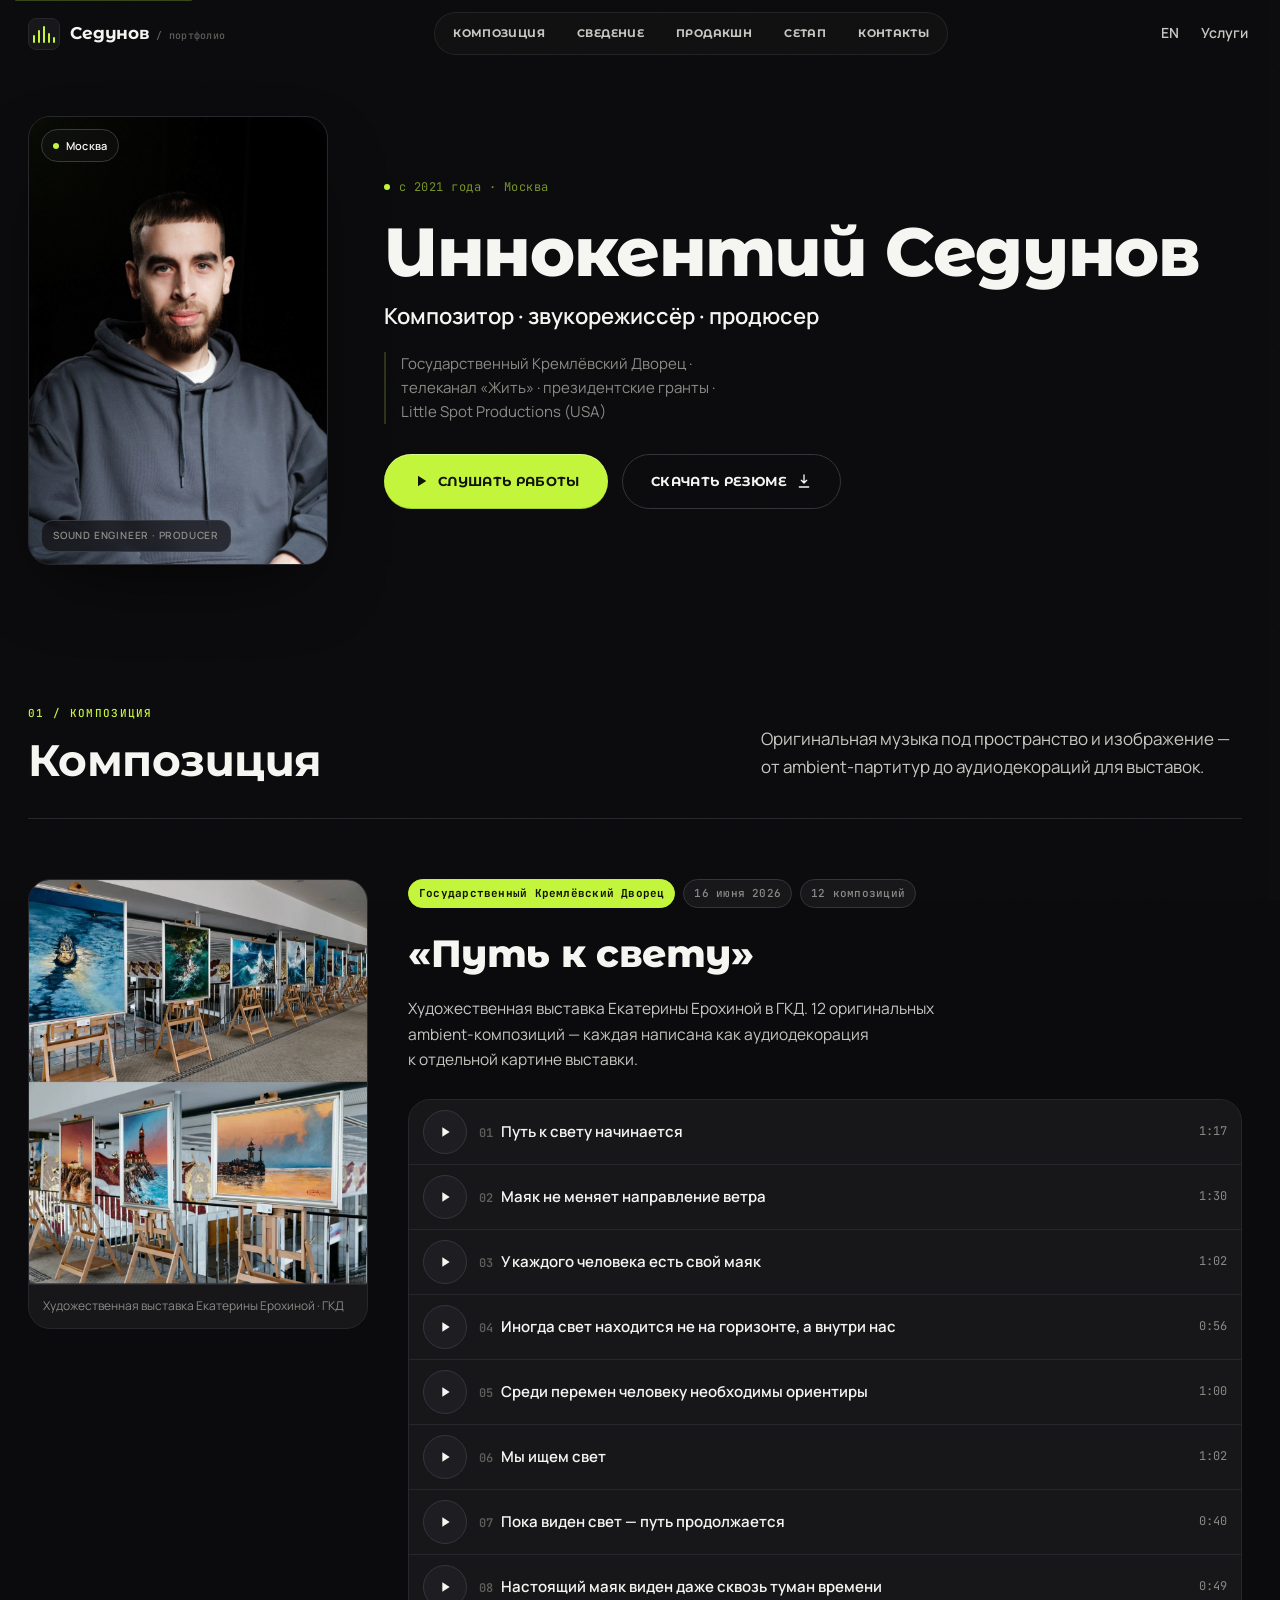
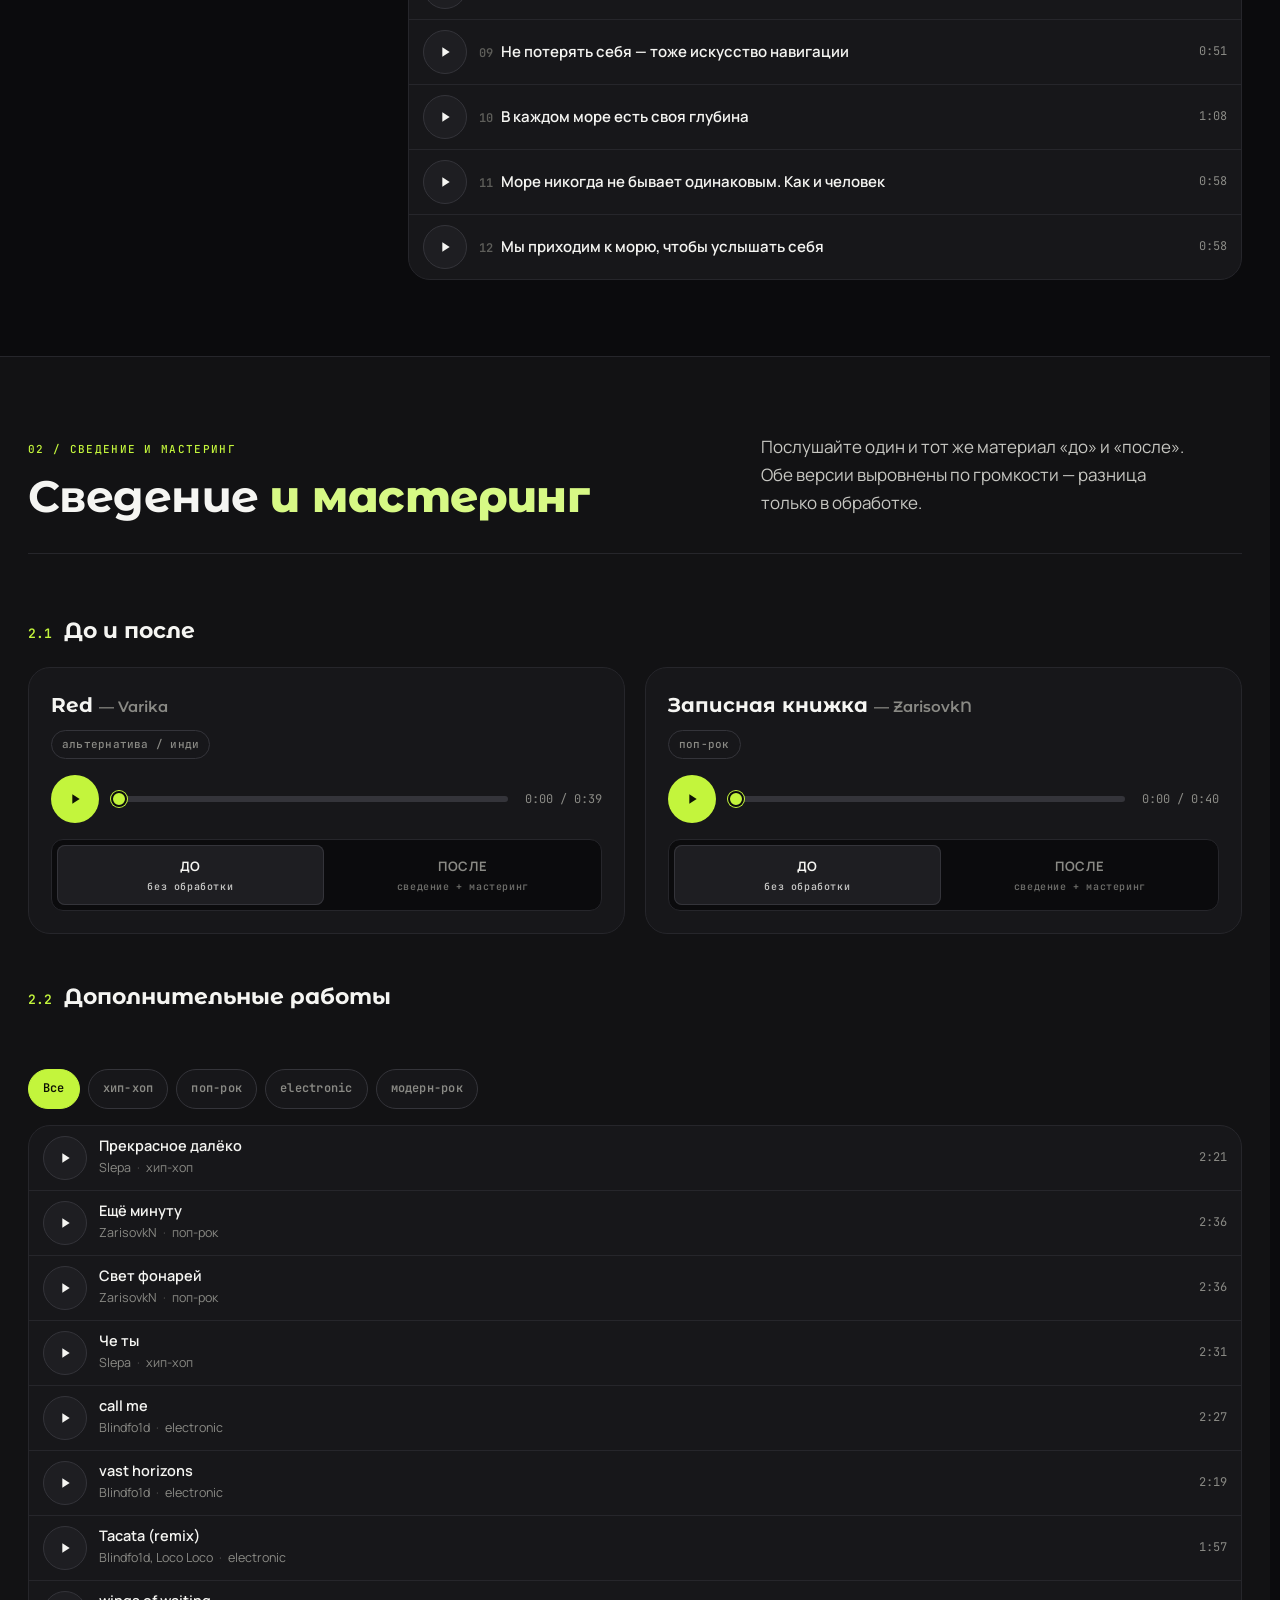
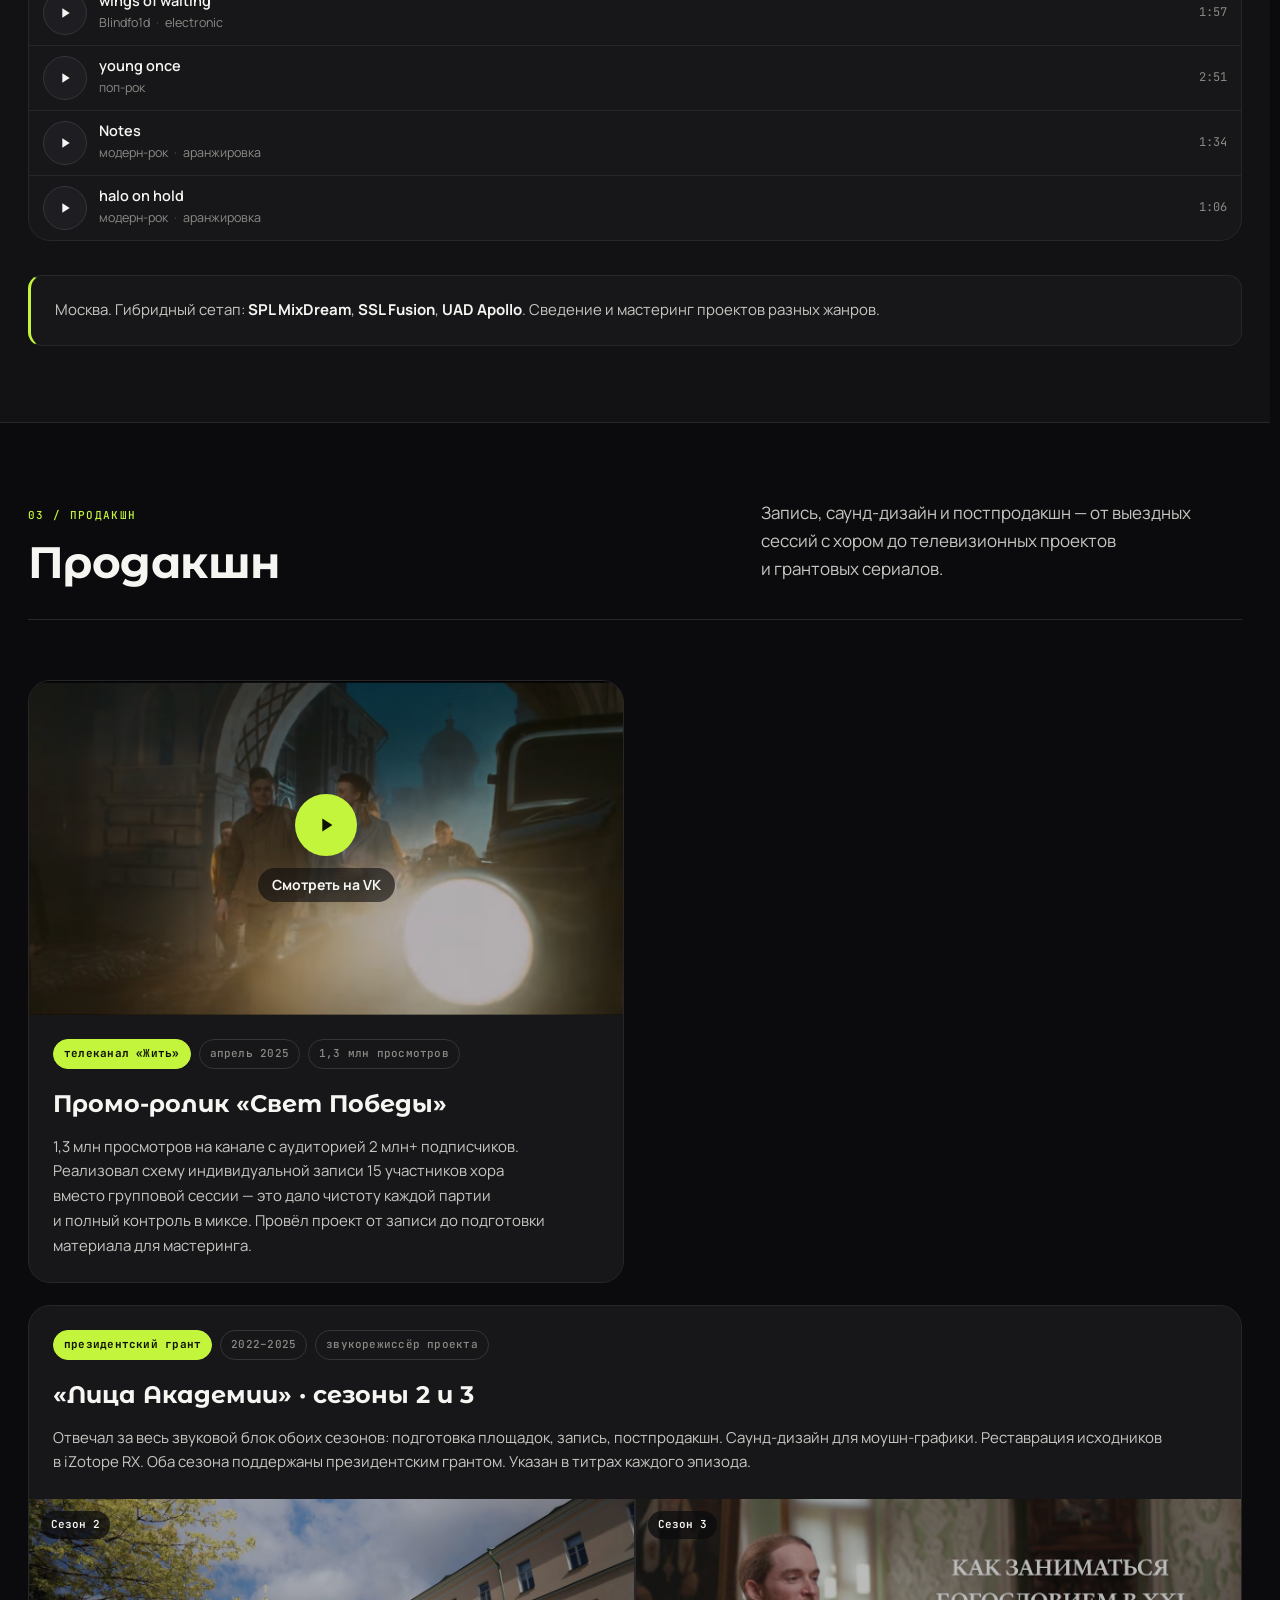
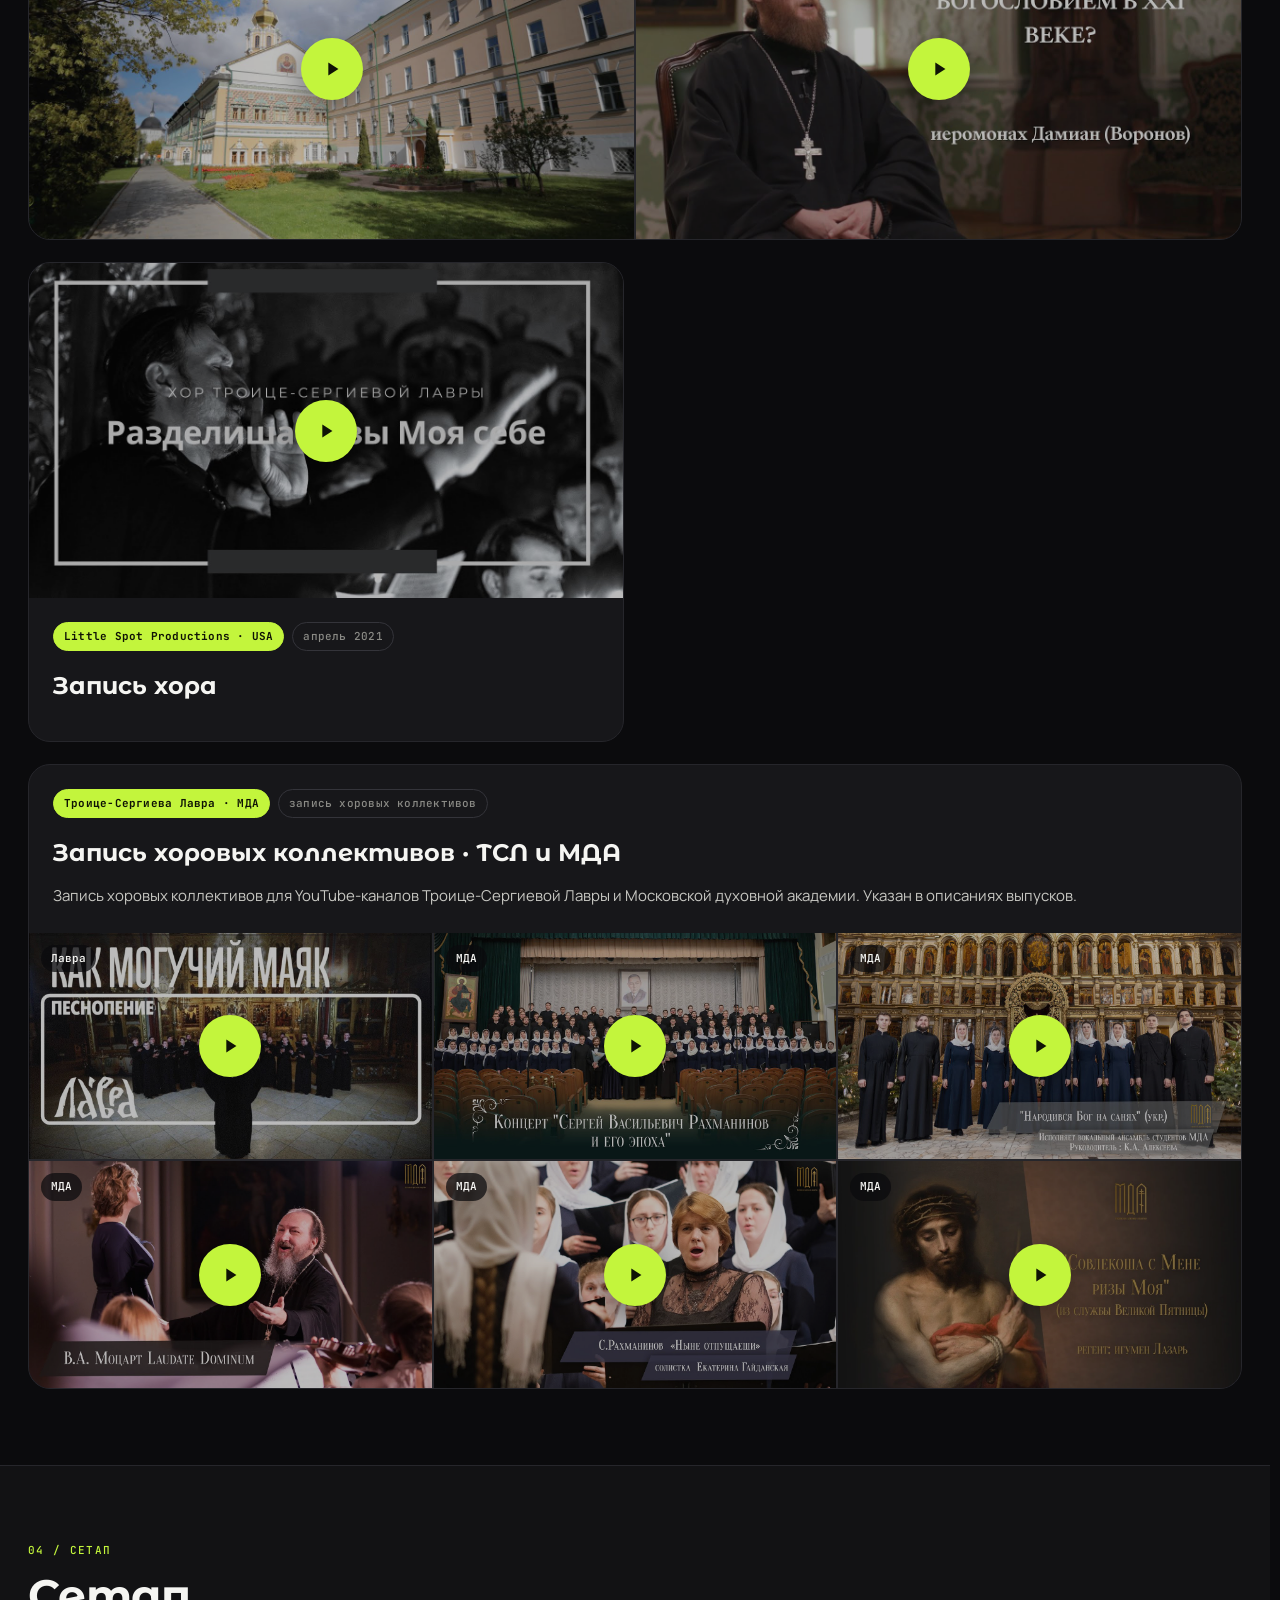
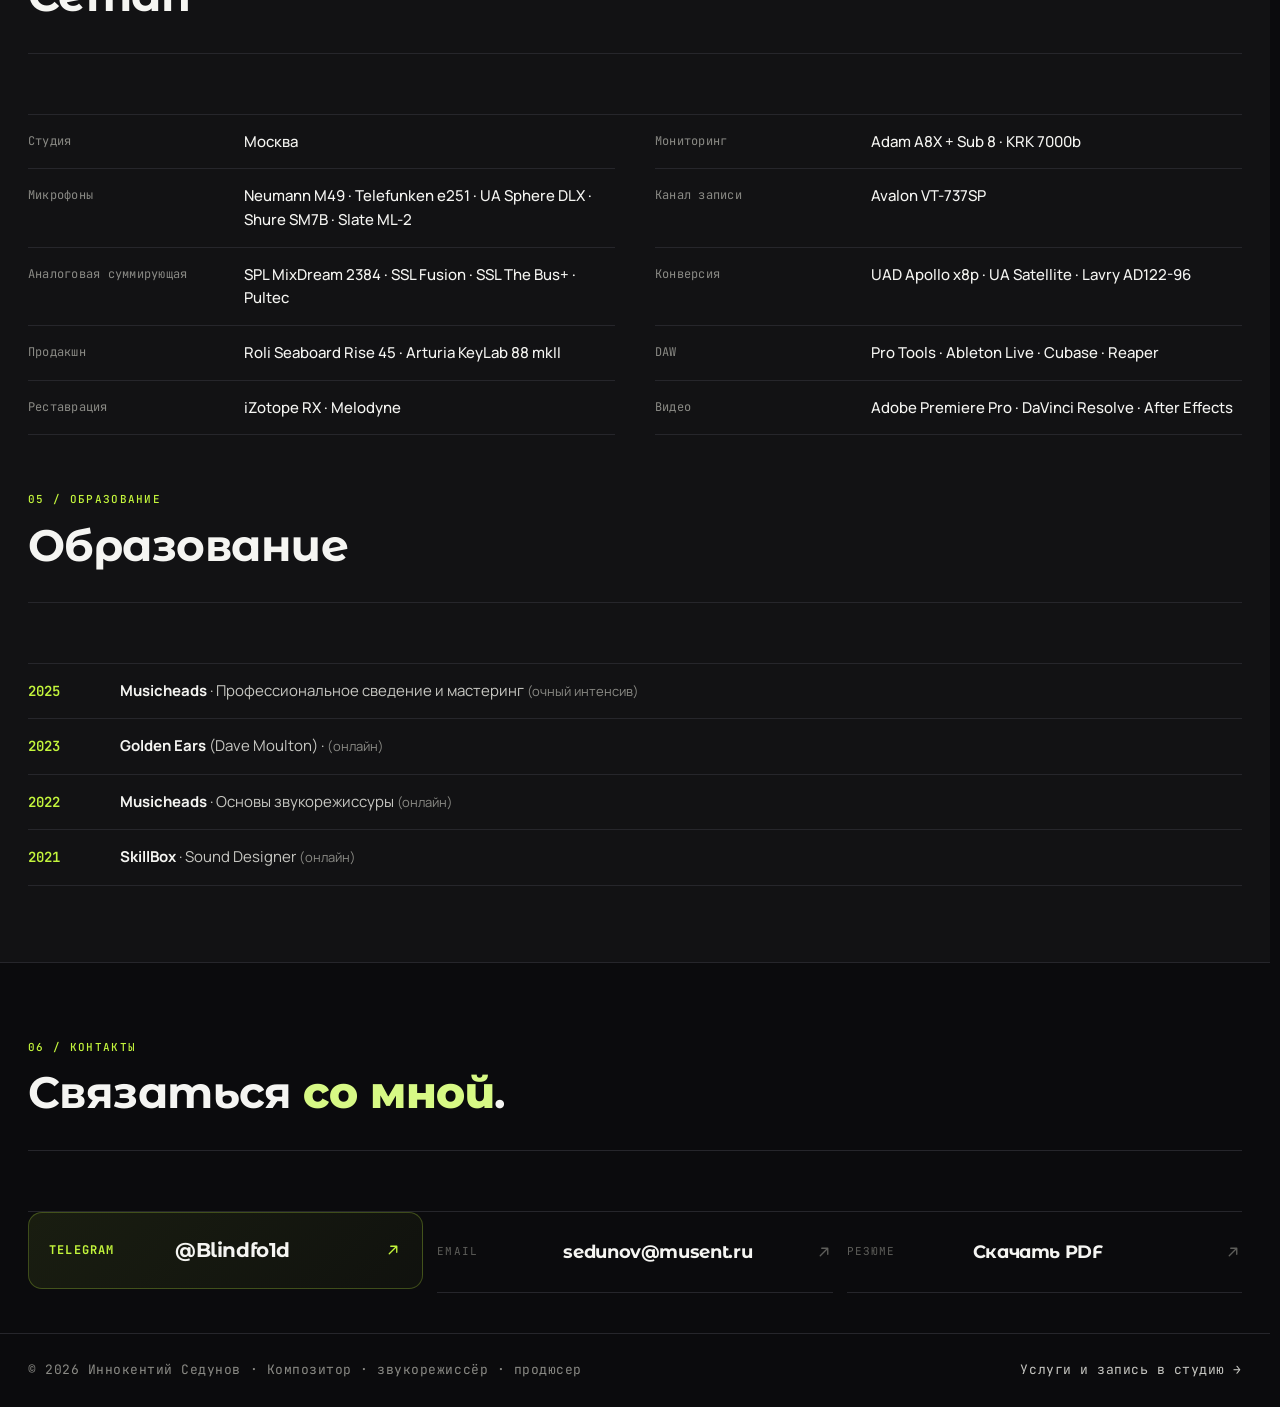
==== commit 4cd63951: "Remove Subbox Records mentions, set city to Moscow (RU/EN) Co-Authored-By: Claude Opus 4.8 <noreply@" ====
--- a/portfolio/index.html
+++ b/portfolio/index.html
@@ -105,7 +105,7 @@
             alt="Иннокентий Седунов — композитор и звукорежиссёр" />
           <span class="p-ptag p-ptag-top">
             <span class="breathe" aria-hidden="true"></span>
-            Subbox Records · SPb
+            Москва
           </span>
           <span class="p-ptag p-ptag-bot">
             <small>sound engineer · producer</small>
@@ -116,7 +116,7 @@
       <div class="p-hero-text" data-reveal>
         <div class="p-hero-eyebrow">
           <span class="breathe" aria-hidden="true"></span>
-          <span>с 2021 года · Subbox Records, Санкт-Петербург</span>
+          <span>с 2021 года · Москва</span>
         </div>
 
         <h1 class="p-hero-name">Иннокентий Седунов</h1>
@@ -213,7 +213,7 @@
       </div>
 
       <p class="note-block" data-reveal>
-        Работаю в&nbsp;Subbox Records с&nbsp;февраля 2026. Гибридный сетап:
+        Москва. Гибридный сетап:
         <b>SPL&nbsp;MixDream</b>, <b>SSL&nbsp;Fusion</b>, <b>UAD&nbsp;Apollo</b>.
         Сведение и&nbsp;мастеринг проектов разных жанров.
       </p>
@@ -391,7 +391,7 @@
       </header>
 
       <div class="spec-grid" data-reveal>
-        <div class="spec-row"><span class="spec-k">Студия</span><span class="spec-v">Subbox Records, Санкт-Петербург</span></div>
+        <div class="spec-row"><span class="spec-k">Студия</span><span class="spec-v">Москва</span></div>
         <div class="spec-row"><span class="spec-k">Мониторинг</span><span class="spec-v">Adam A8X + Sub 8 · KRK 7000b</span></div>
         <div class="spec-row"><span class="spec-k">Микрофоны</span><span class="spec-v">Neumann M49 · Telefunken e251 · UA Sphere DLX · Shure SM7B · Slate ML-2</span></div>
         <div class="spec-row"><span class="spec-k">Канал записи</span><span class="spec-v">Avalon VT-737SP</span></div>
--- a/portfolio/portfolio.css
+++ b/portfolio/portfolio.css
@@ -73,9 +73,10 @@
 .p-hero-name {
   font-family: var(--font-display);
   font-weight: 800;
-  font-size: clamp(38px, 6vw, 68px);
+  font-size: clamp(34px, 6vw, 68px);
   line-height: .98;
   letter-spacing: -.02em;
+  overflow-wrap: anywhere;
   margin-bottom: 14px;
 }
 .p-hero-role {
@@ -358,7 +359,7 @@
 
 /* ═══ 12. RESPONSIVE / A11Y ═══ */
 @media (max-width: 900px) {
-  .p-hero-wrap { grid-template-columns: 1fr; gap: 32px; }
+  .p-hero-wrap { grid-template-columns: minmax(0, 1fr); gap: 32px; }
   .p-hero-photo { max-width: 280px; }
   .case { grid-template-columns: 1fr; }
   .prod-grid { grid-template-columns: 1fr; }
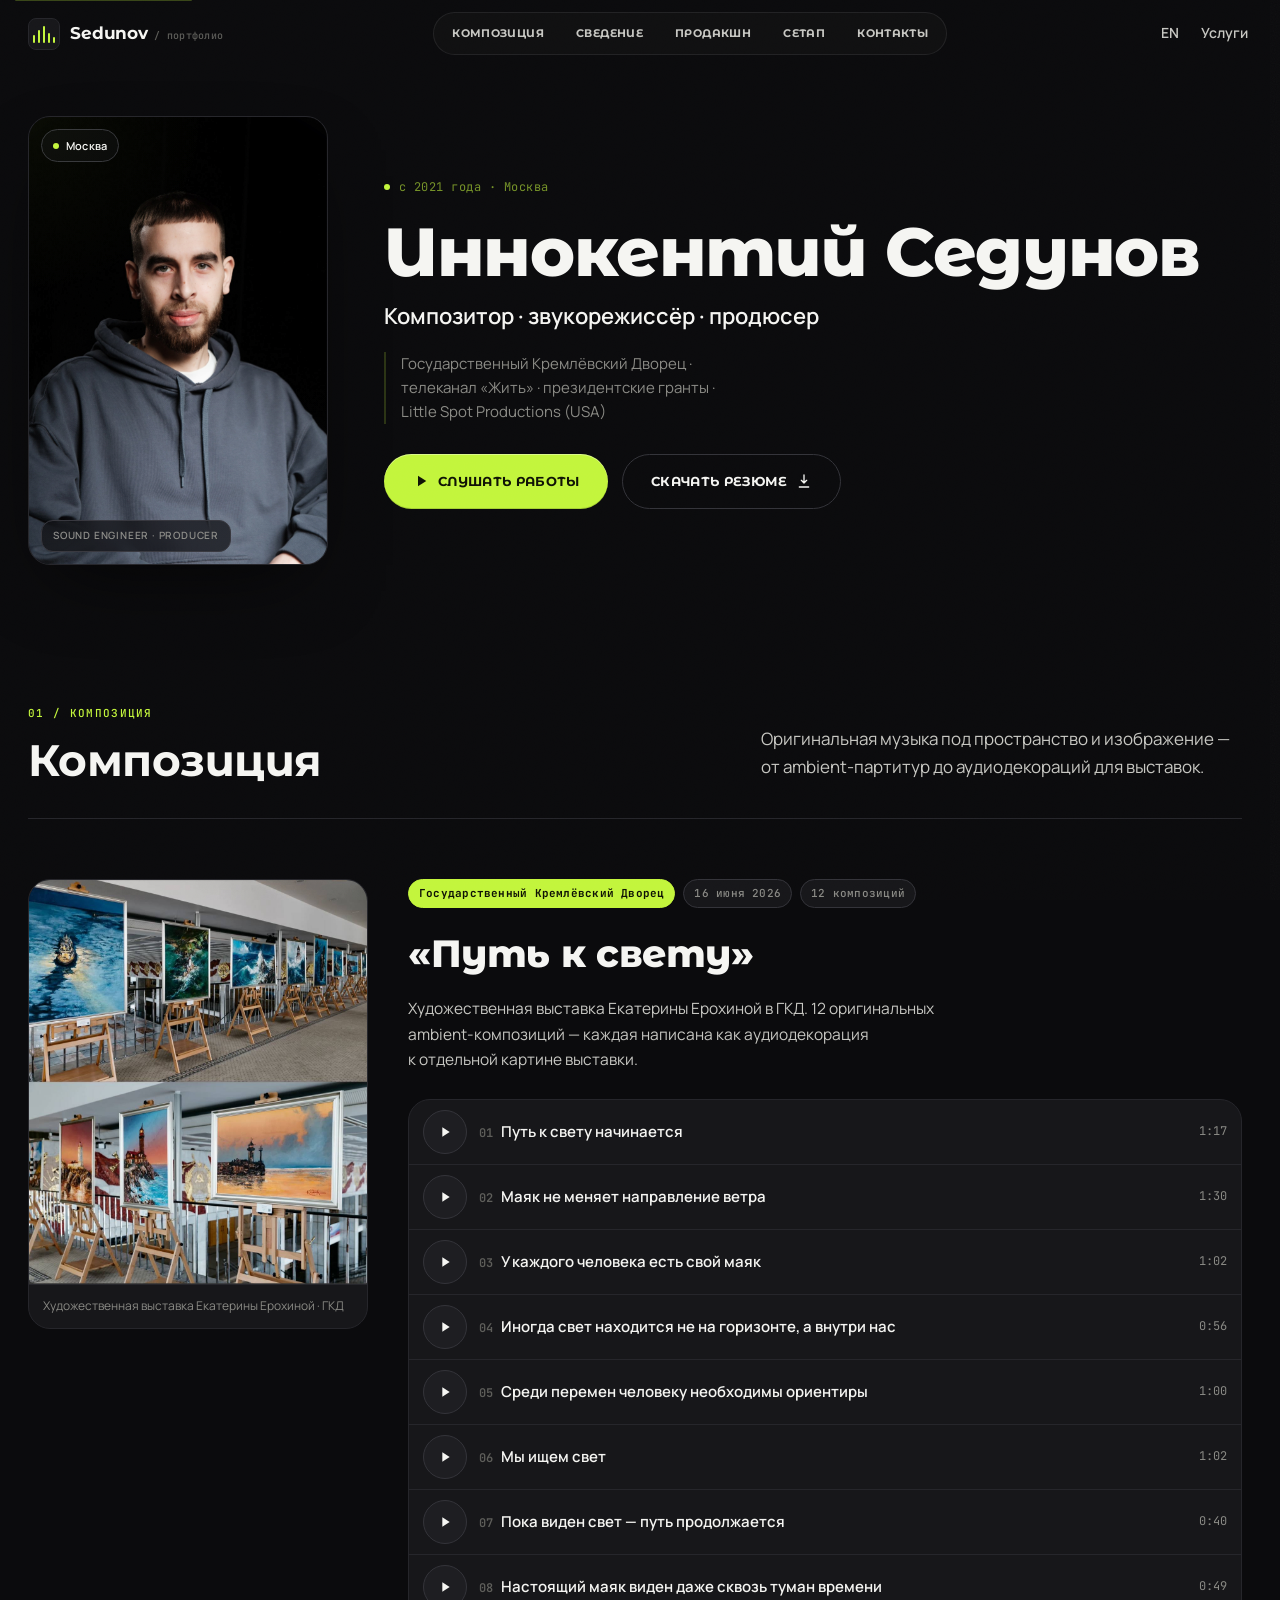
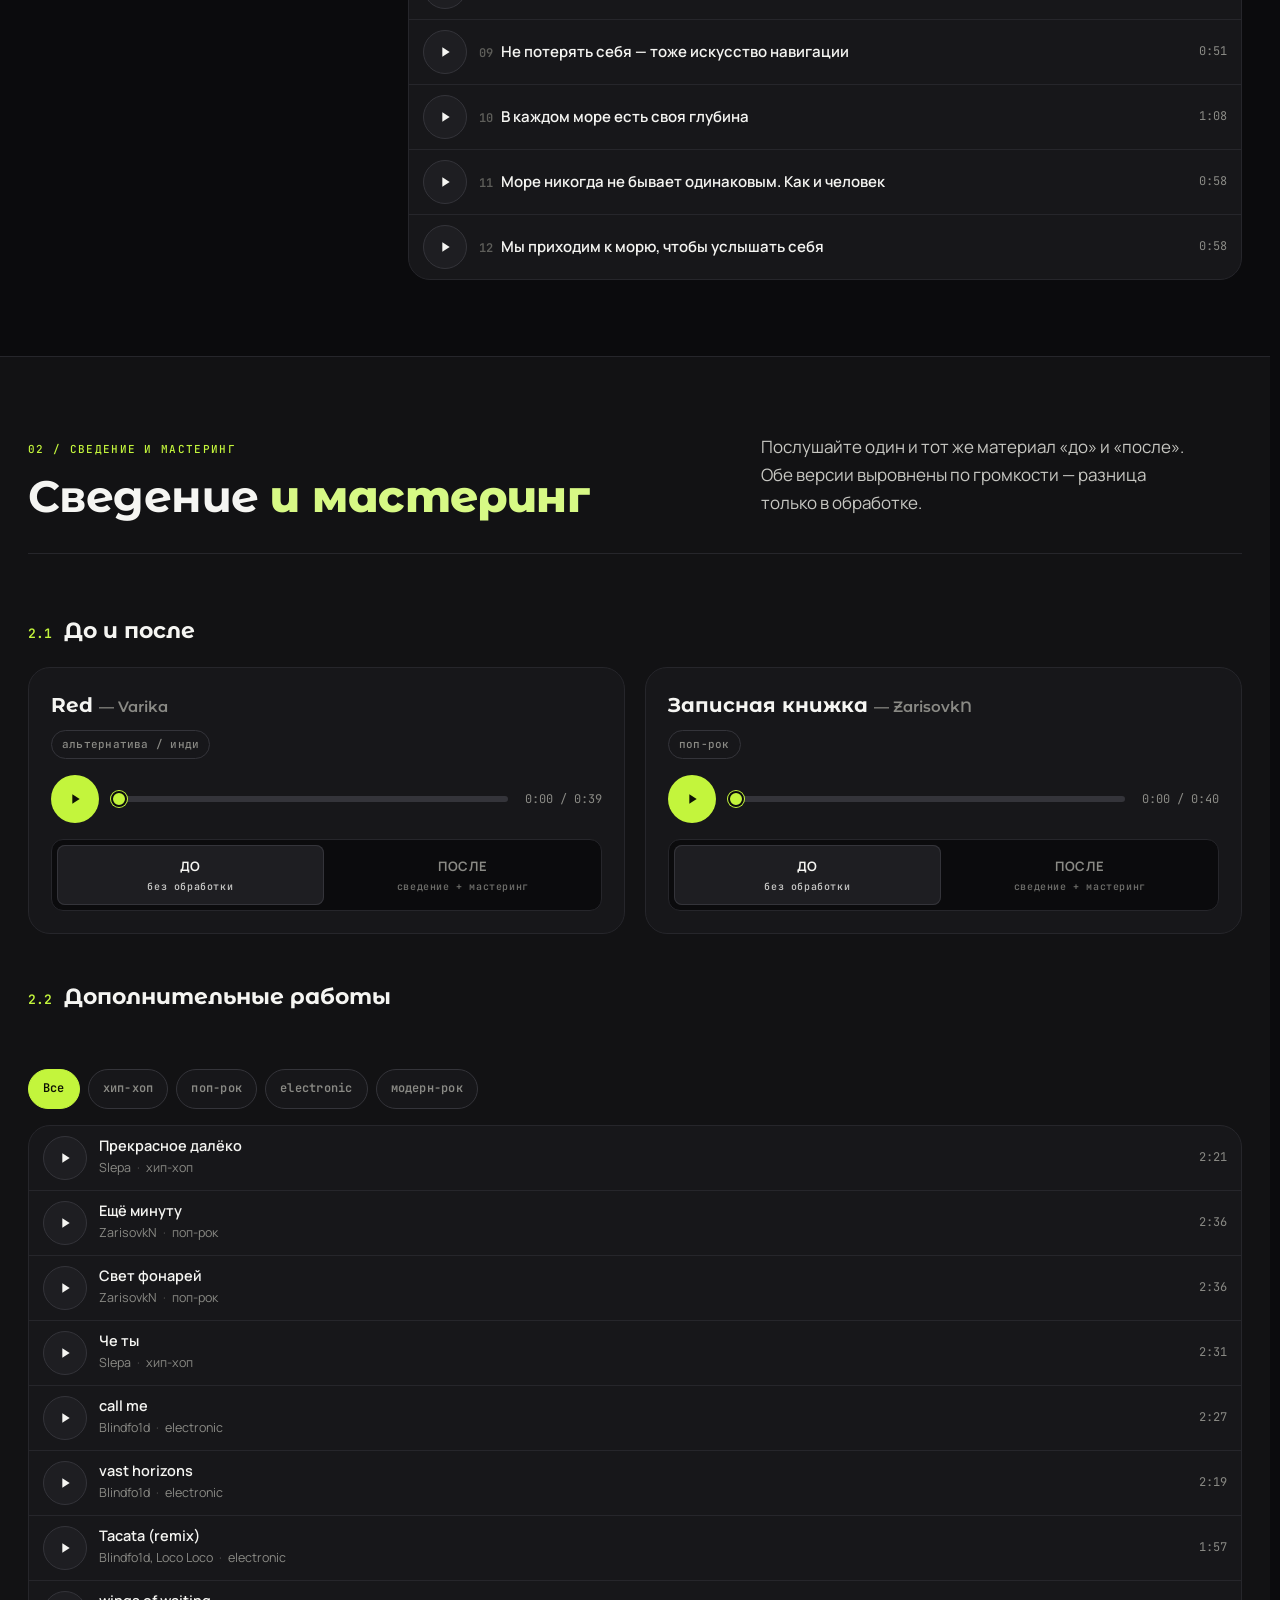
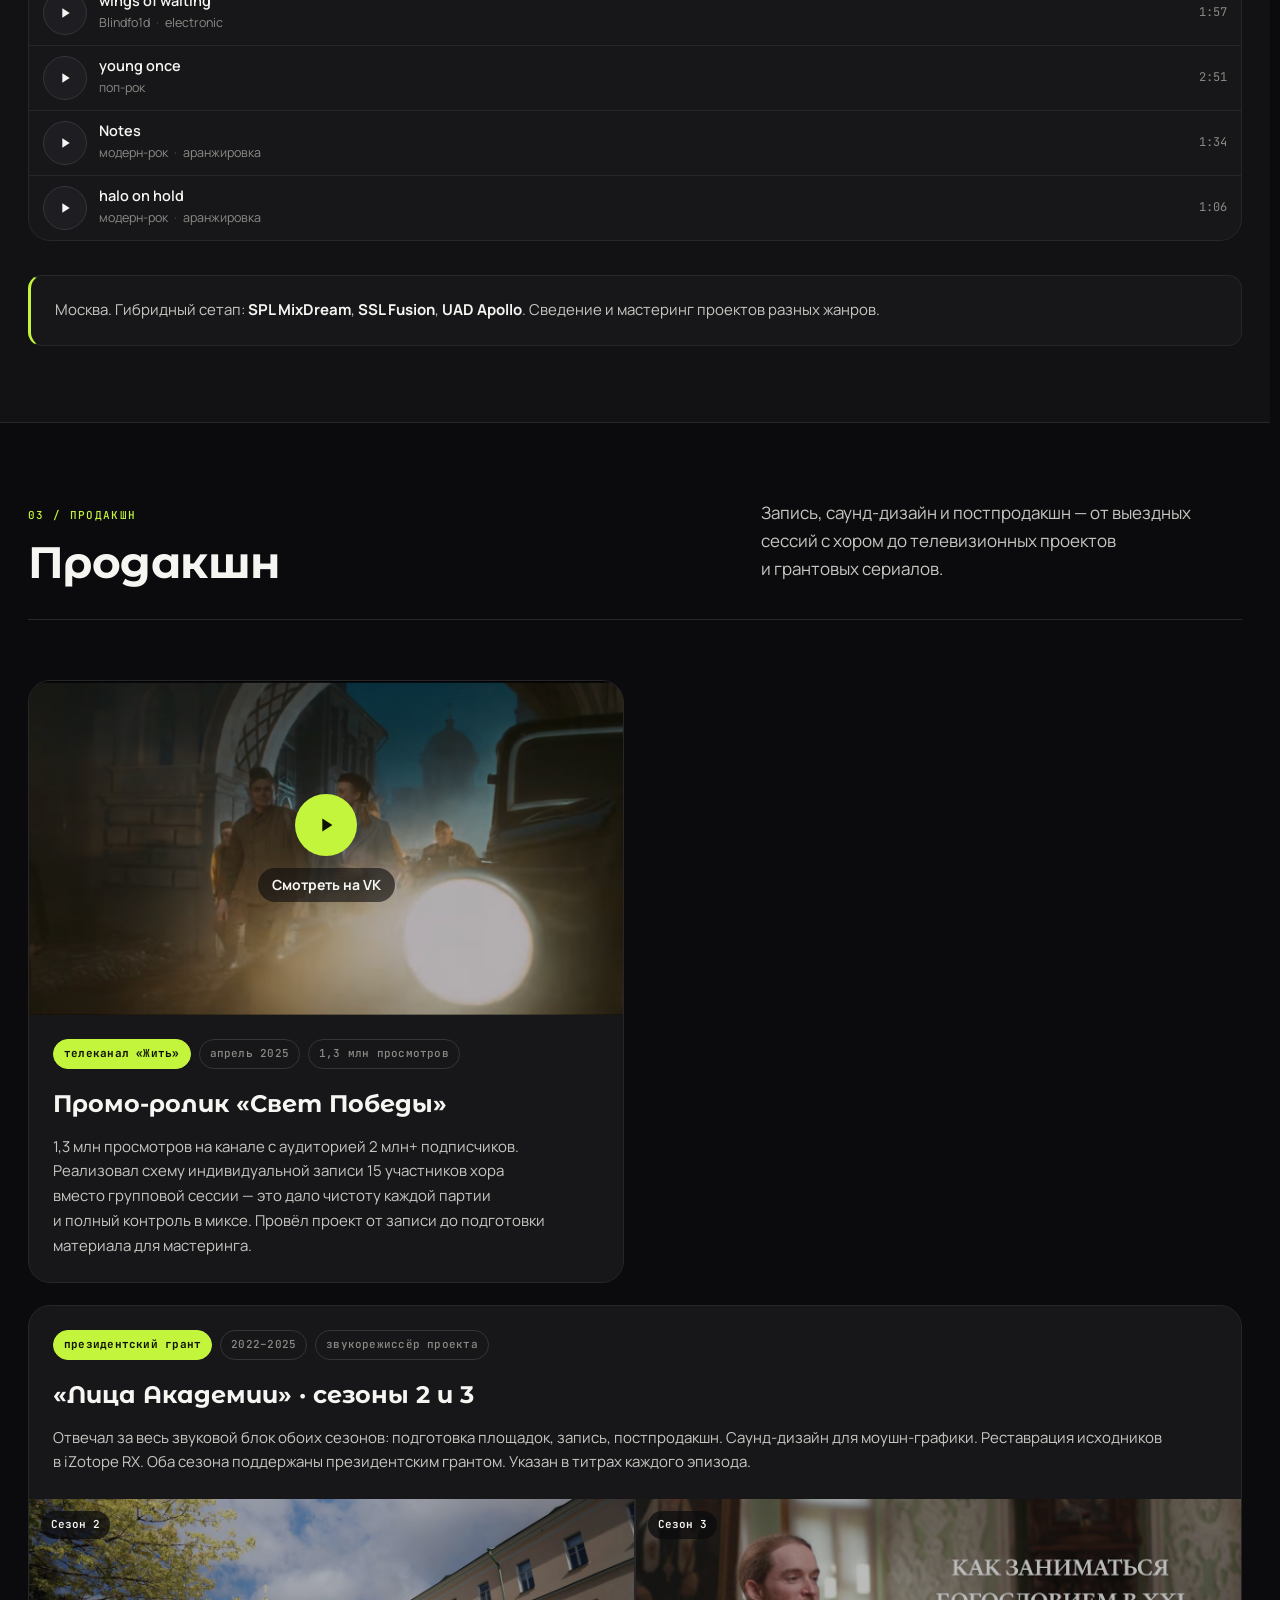
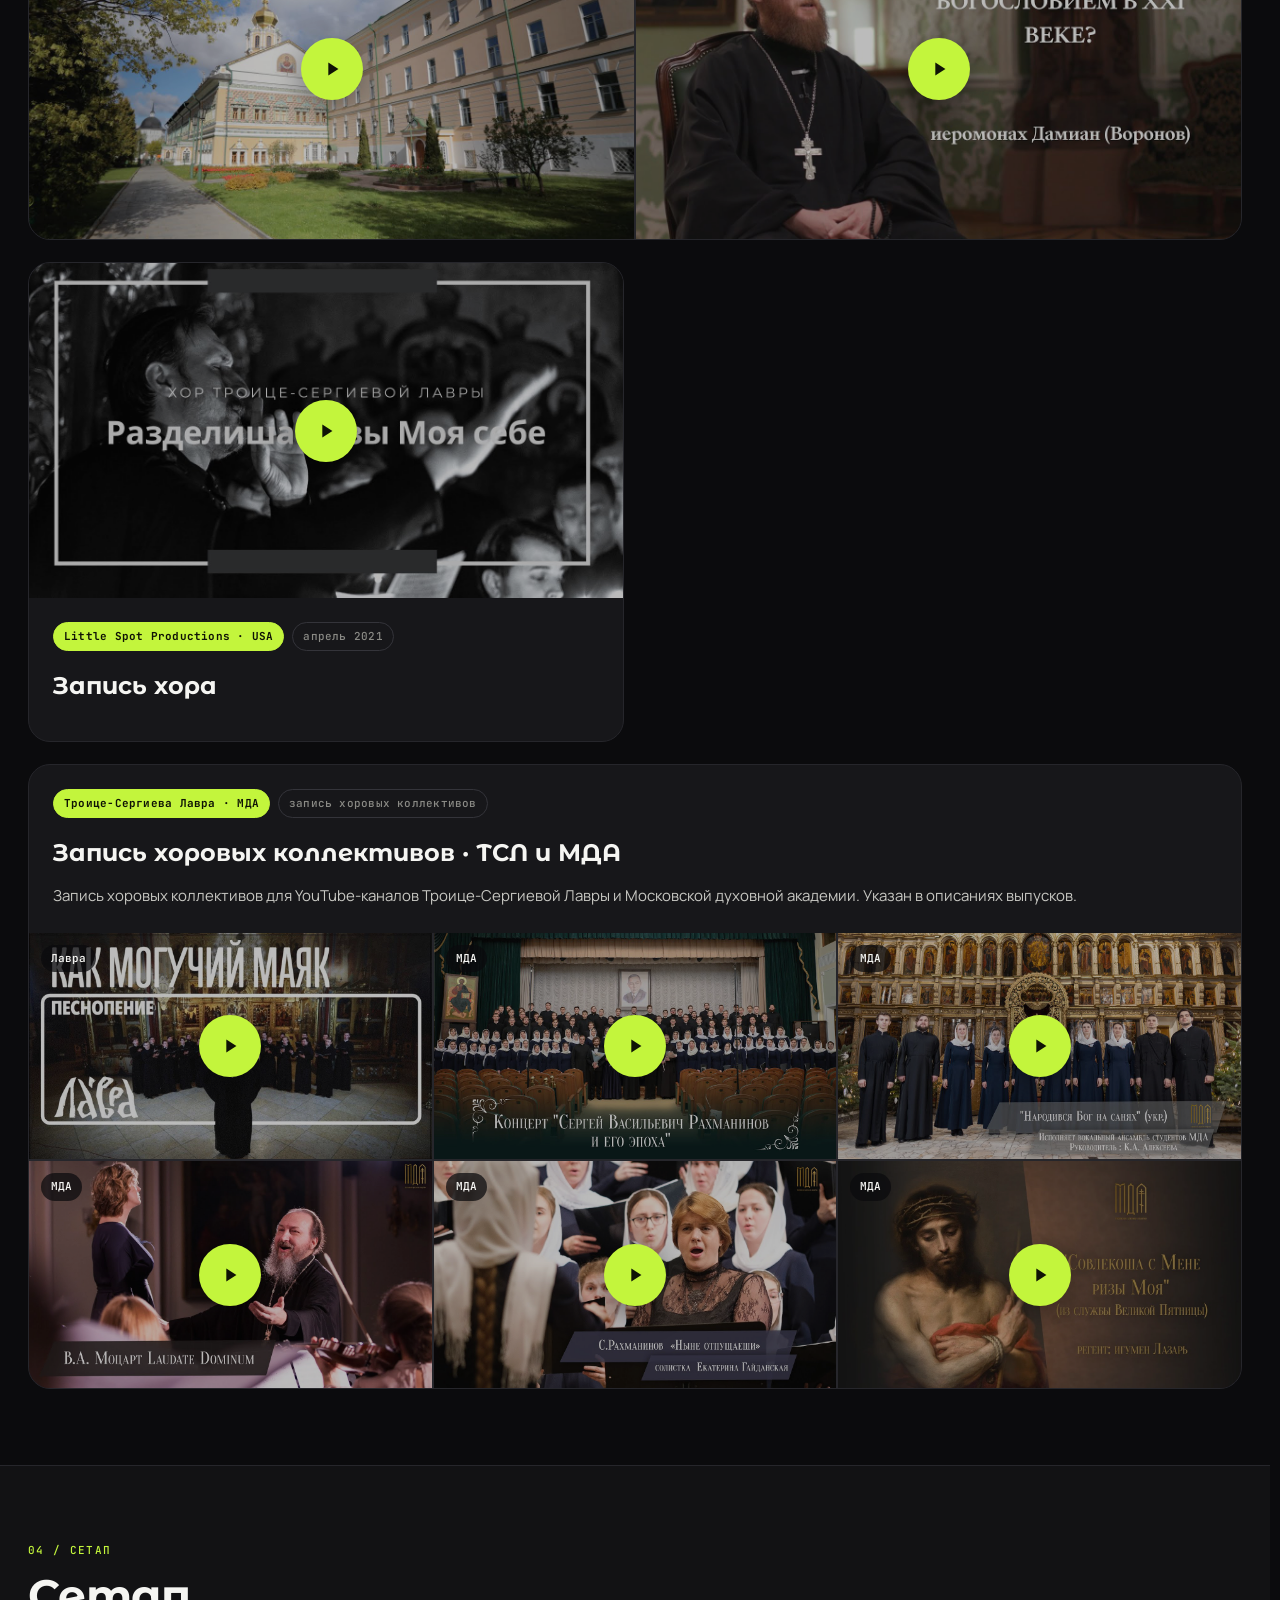
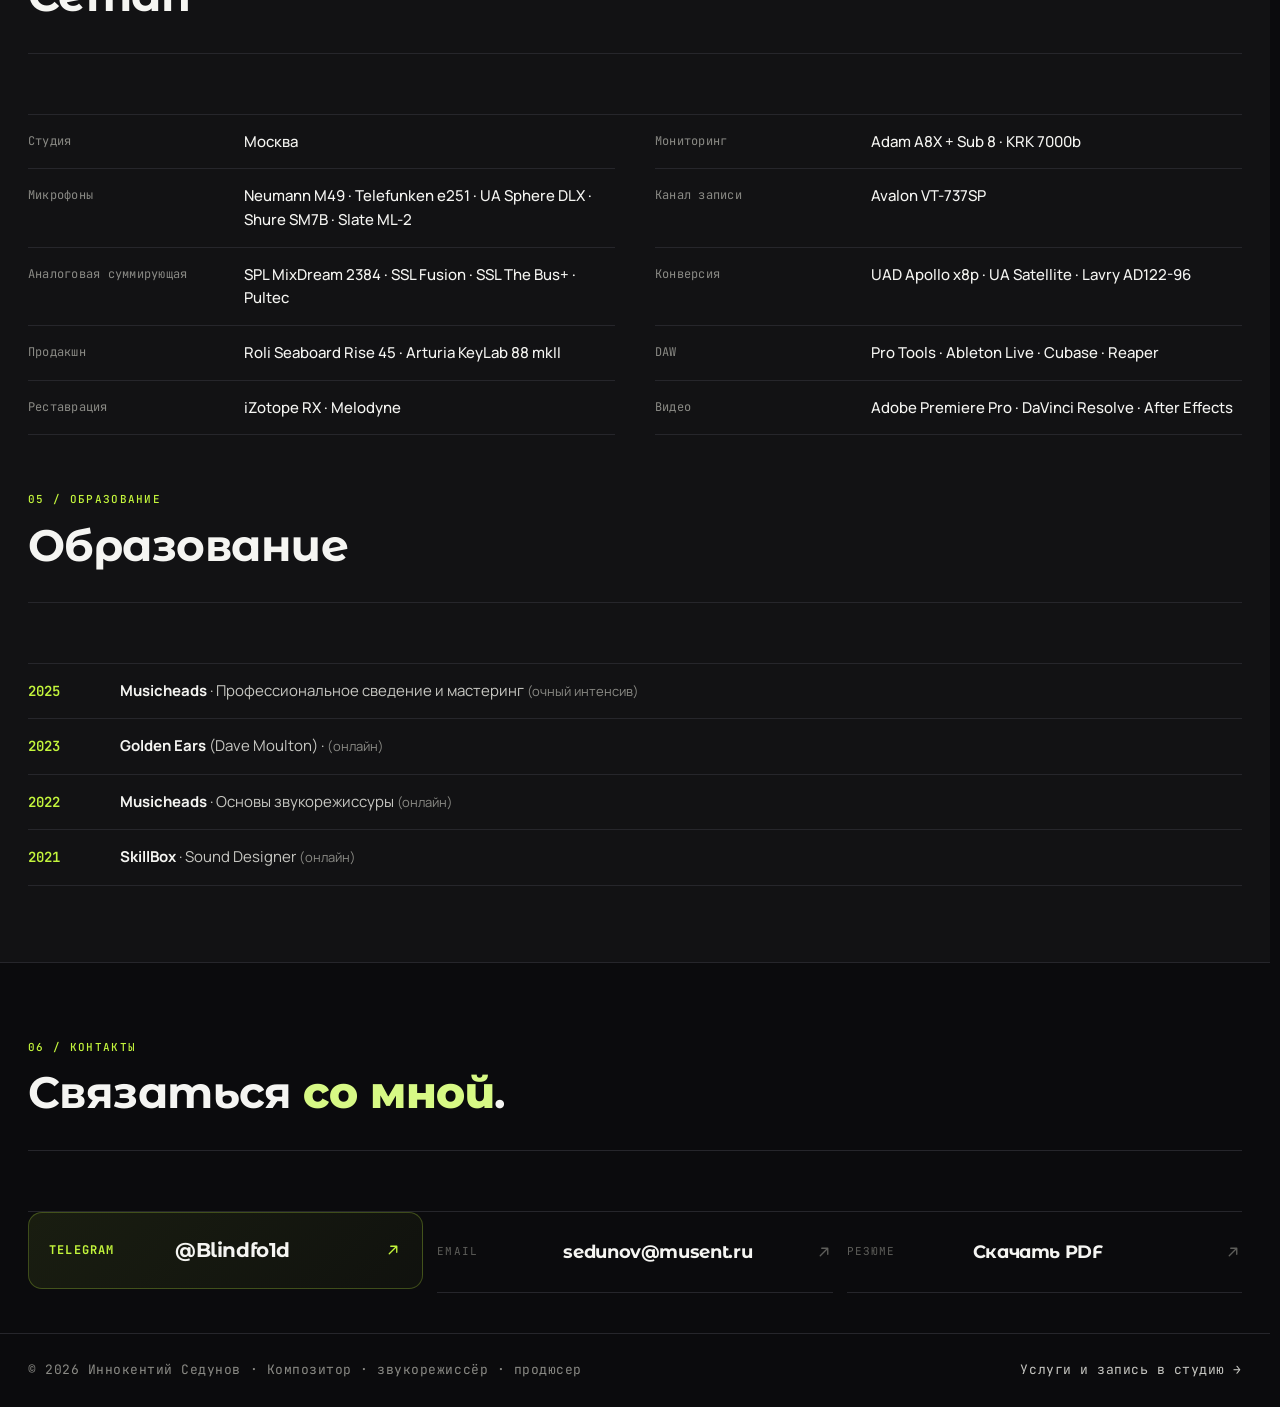
==== commit 36d08575: "Portfolio: brand wordmark Cyrillic -> Latin (Sedunov) Co-Authored-By: Claude Opus 4.8 <noreply@anthr" ====
--- a/portfolio/index.html
+++ b/portfolio/index.html
@@ -49,7 +49,7 @@
           <span></span><span></span><span></span><span></span><span></span>
         </span>
         <span class="brand-text">
-          <span>Седунов</span>
+          <span>Sedunov</span>
           <small>/ портфолио</small>
         </span>
       </a>
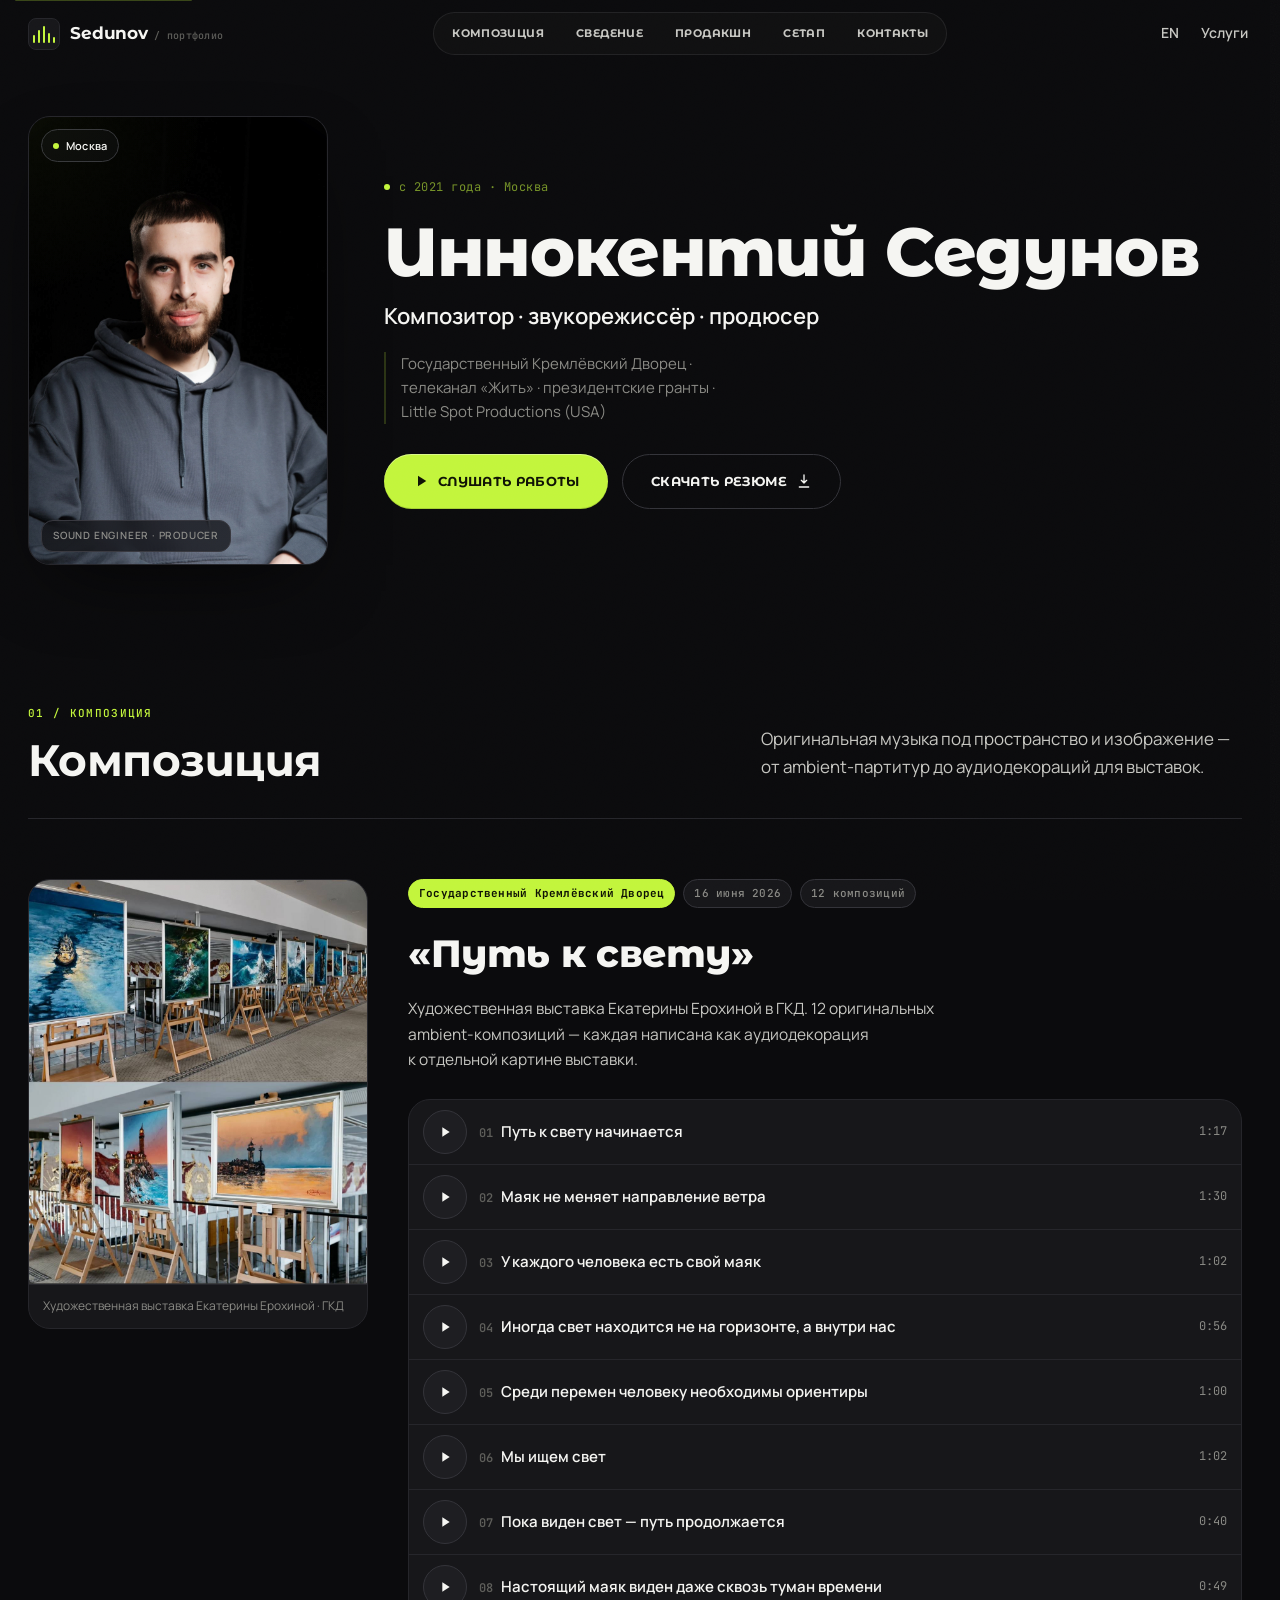
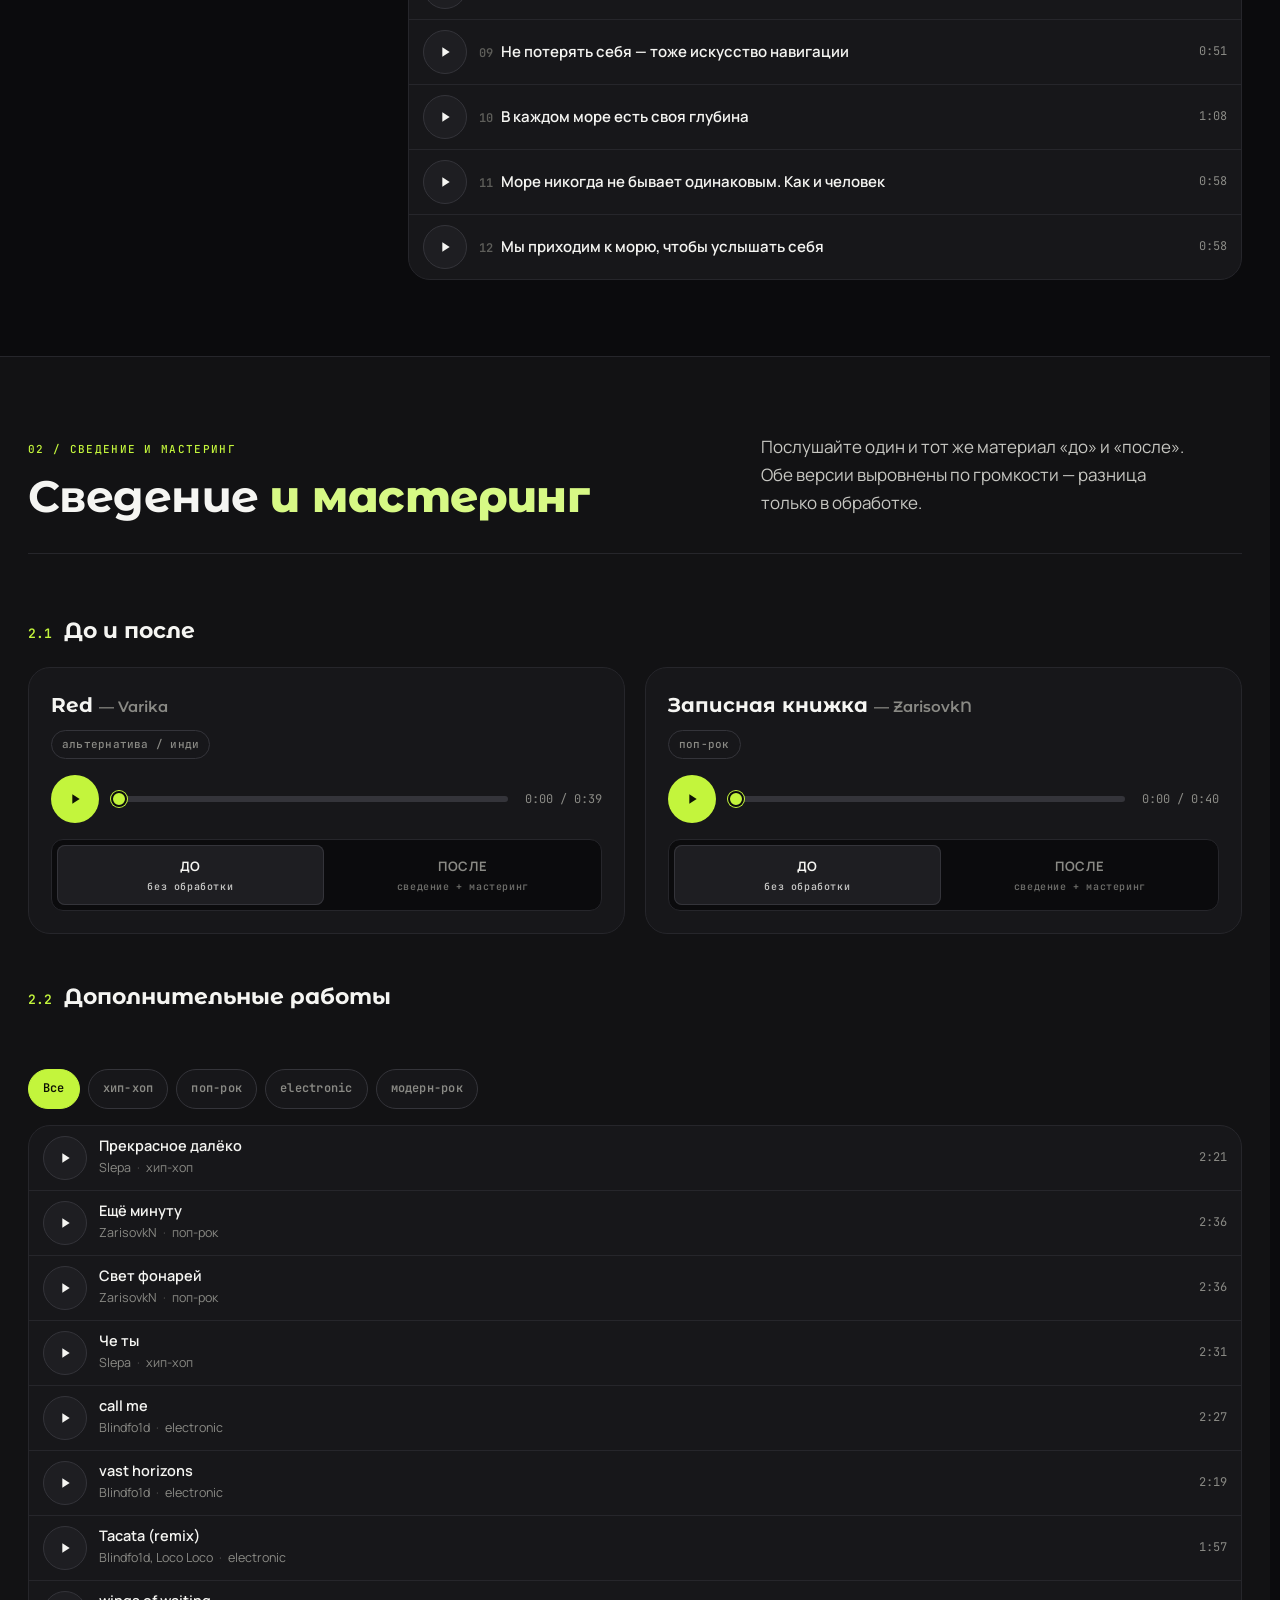
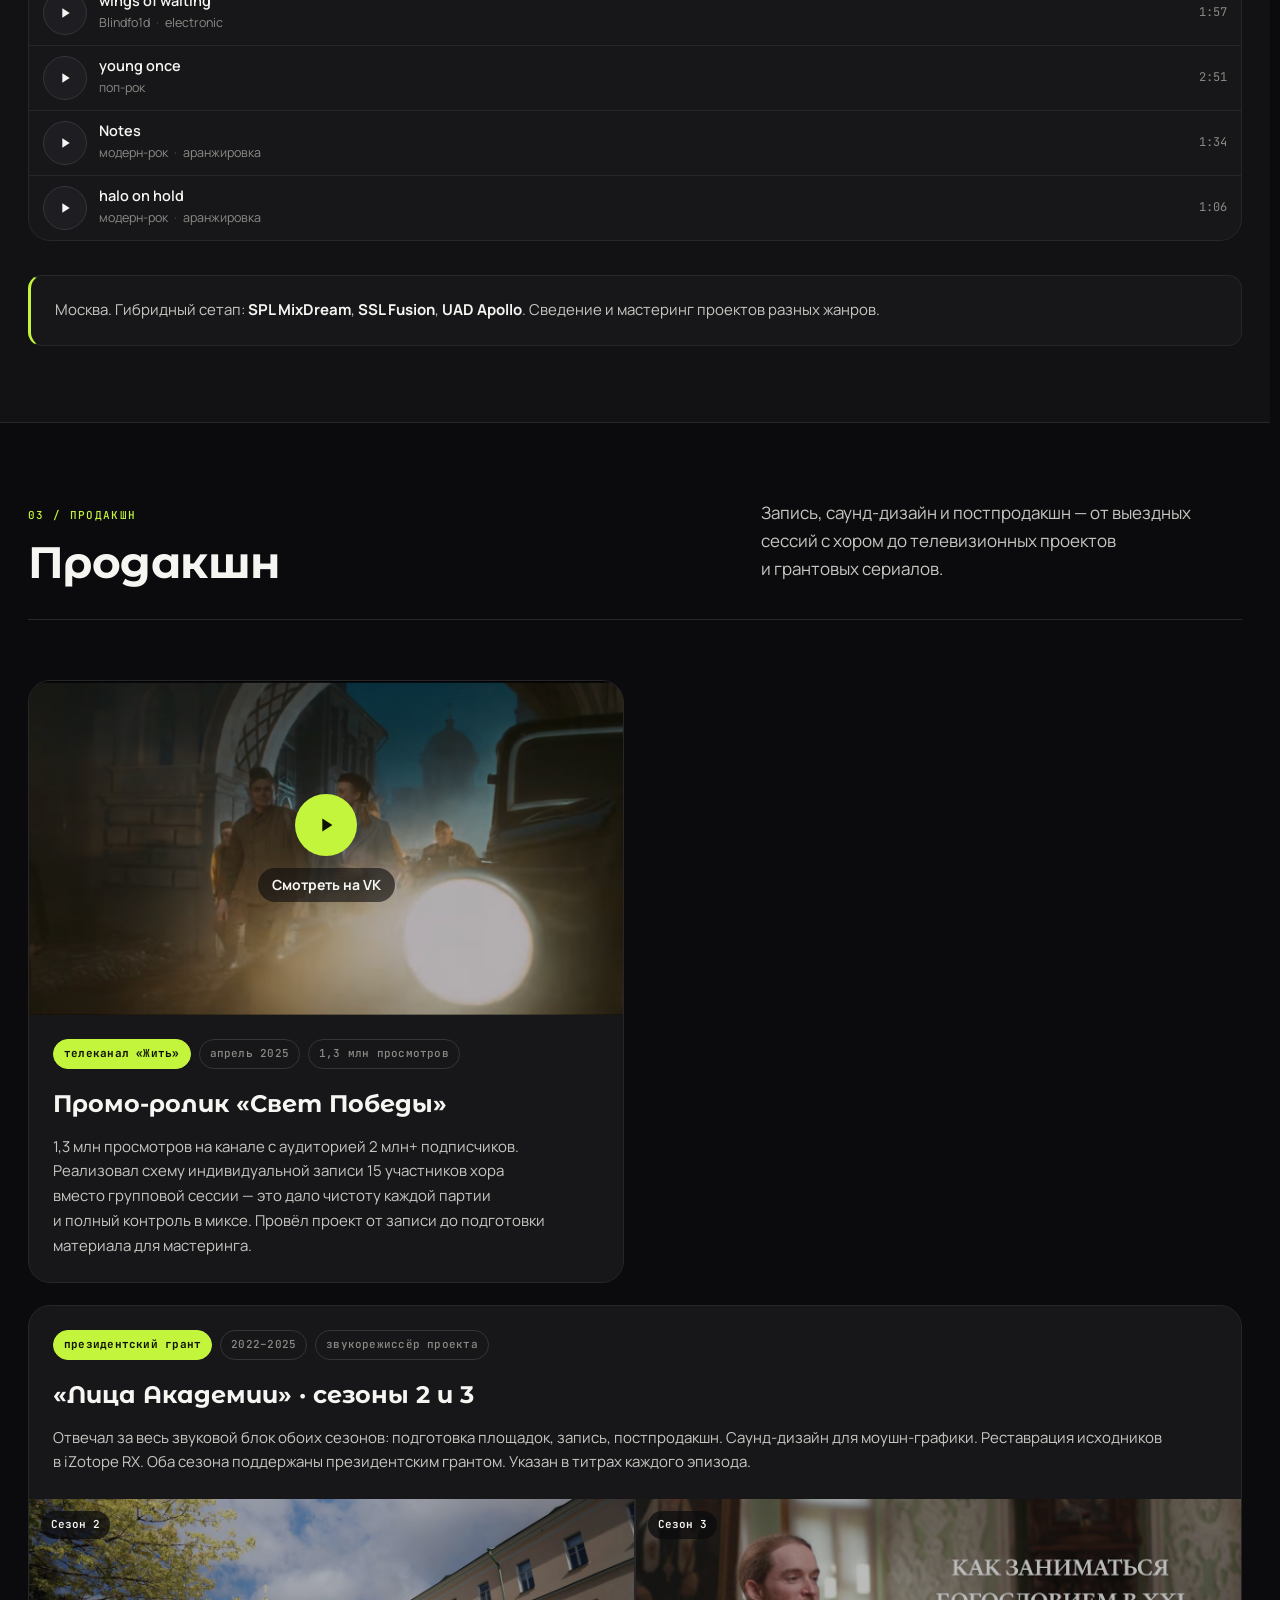
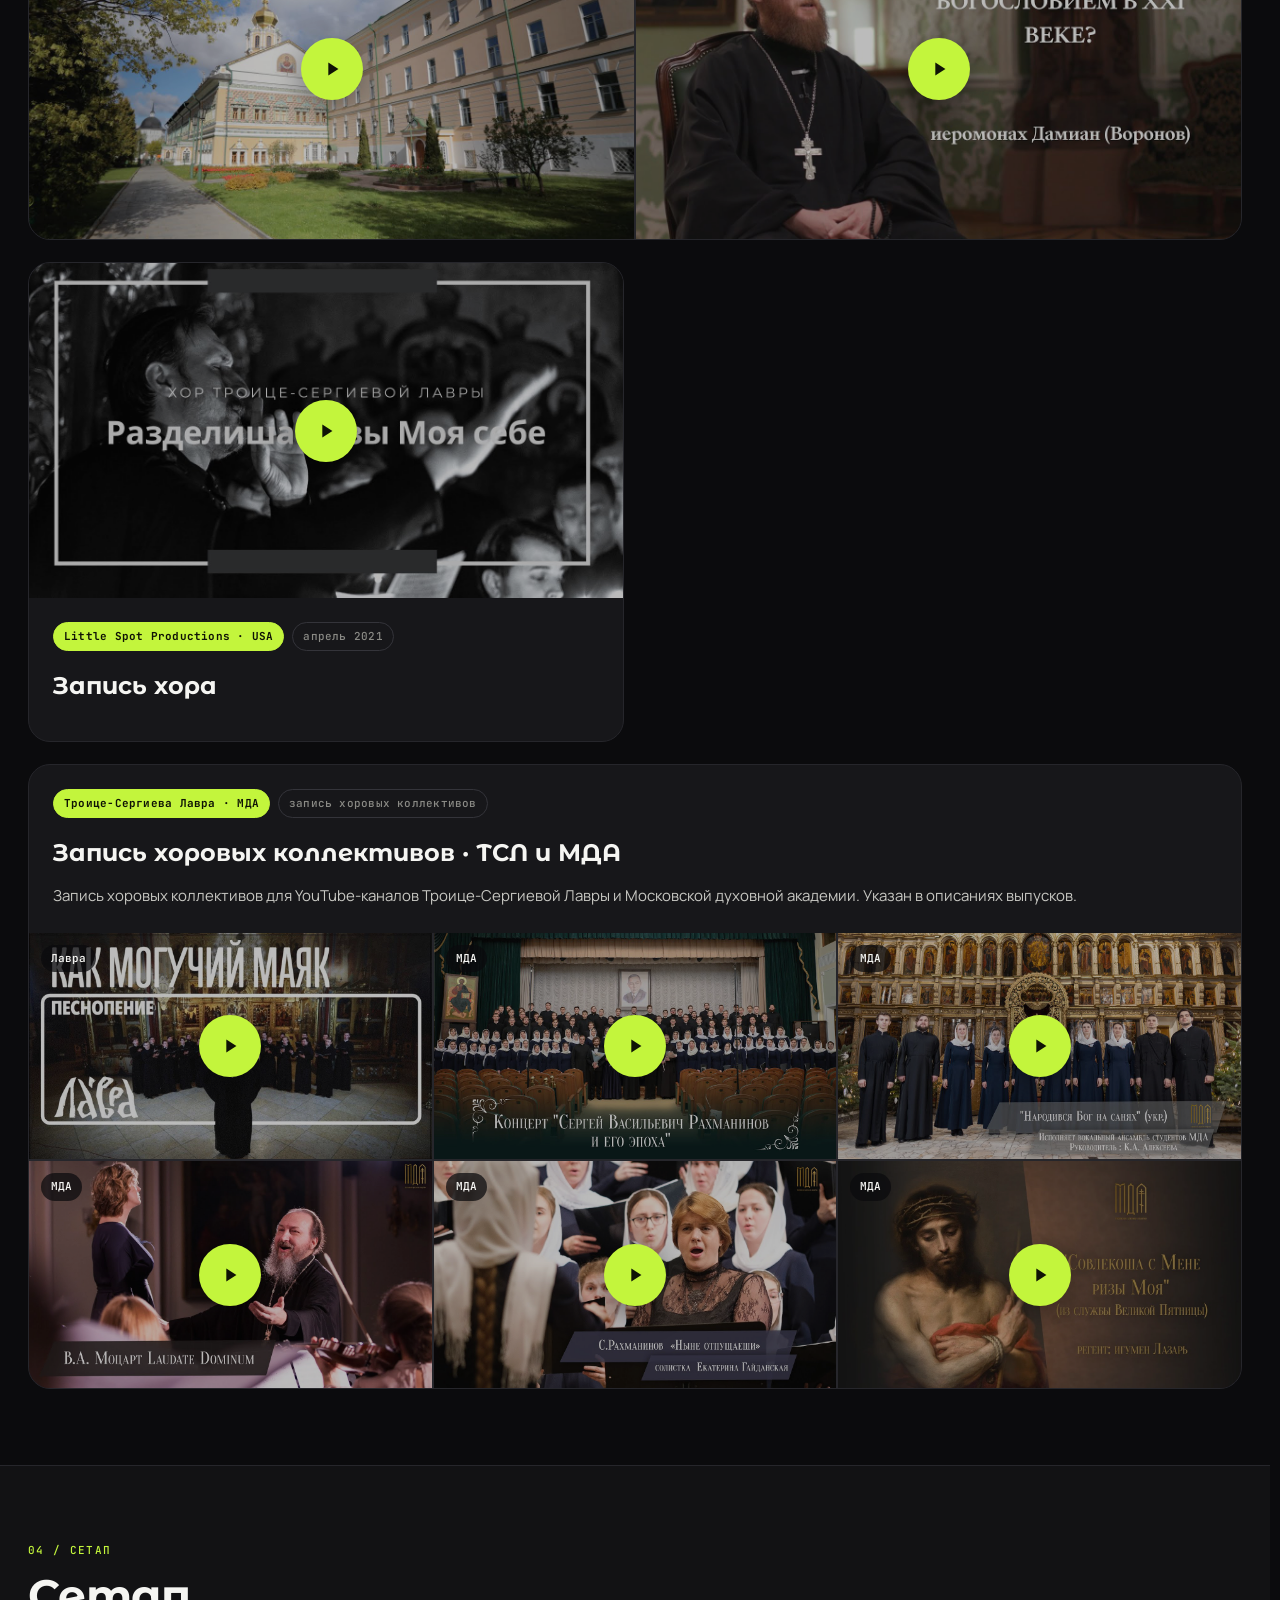
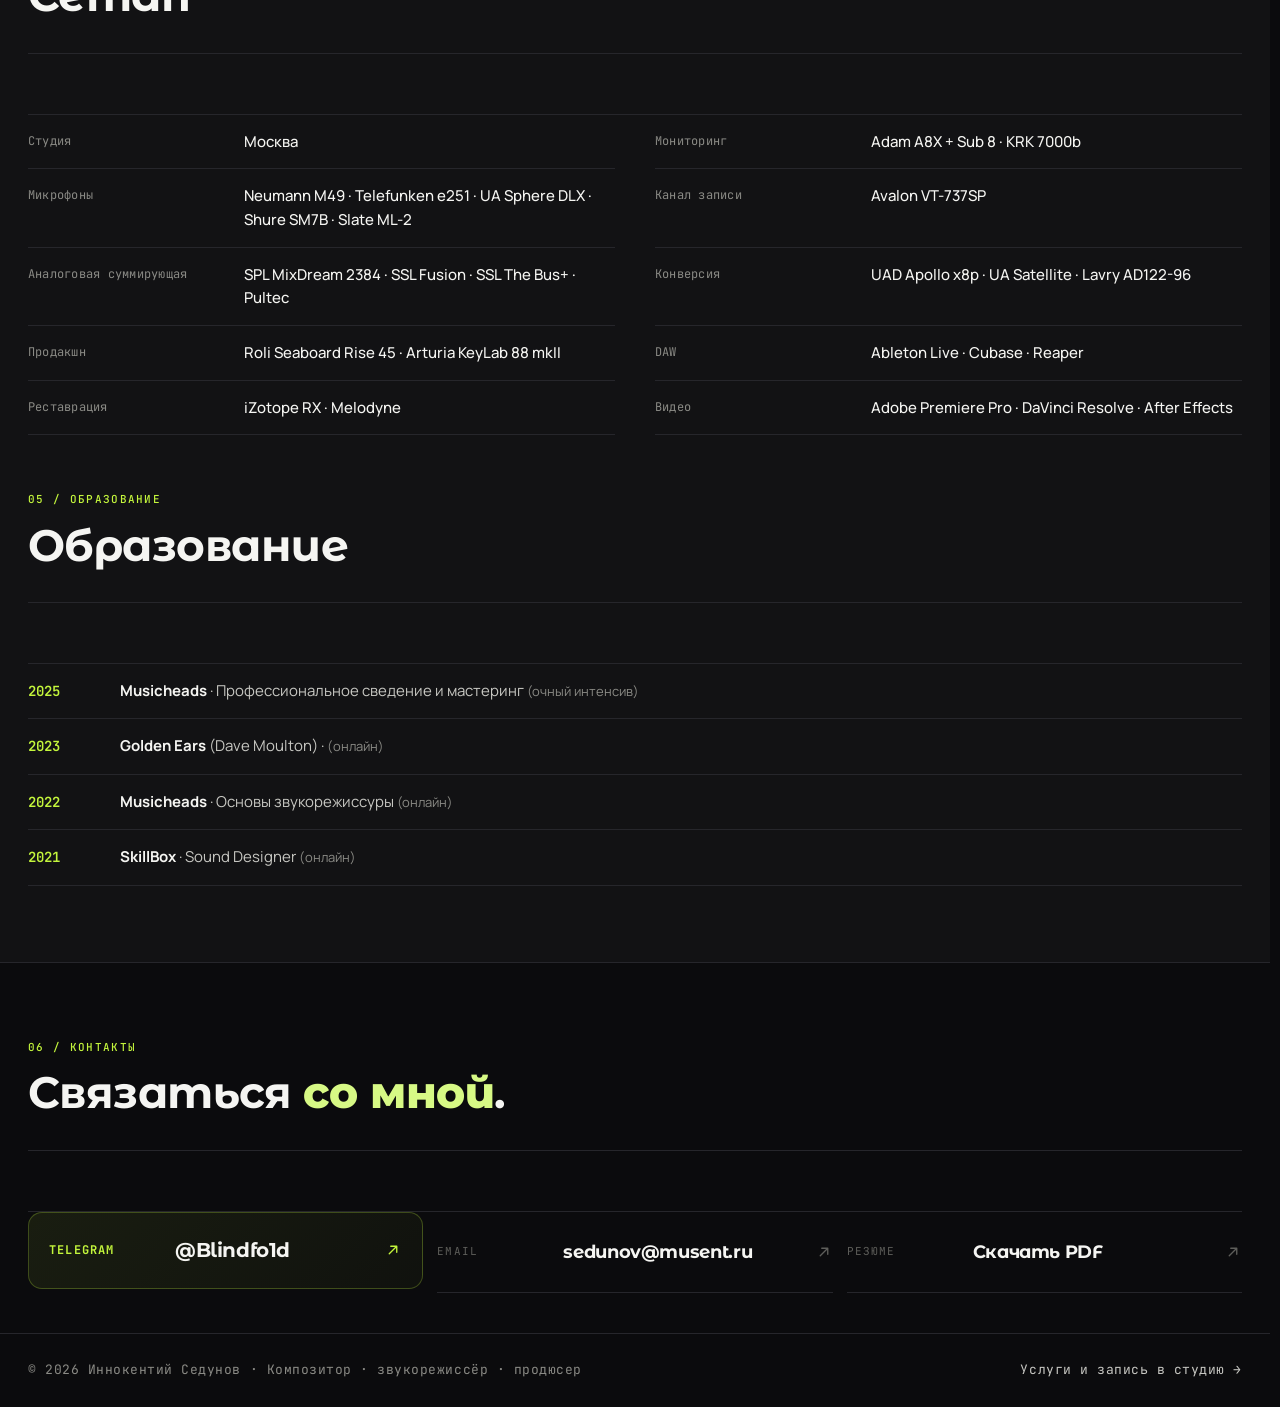
==== commit dae118b7: "Portfolio: remove Pro Tools from DAW list (RU/EN) Co-Authored-By: Claude Opus 4.8 <noreply@anthropic" ====
--- a/portfolio/index.html
+++ b/portfolio/index.html
@@ -128,7 +128,7 @@
         </p>
 
         <div class="p-hero-cta">
-          <a href="#work" class="btn btn-primary btn-lg">
+          <a href="#mixing" class="btn btn-primary btn-lg">
             <svg width="18" height="18" viewBox="0 0 24 24" aria-hidden="true">
               <path fill="currentColor" d="M8 5v14l11-7z" />
             </svg>
@@ -398,7 +398,7 @@
         <div class="spec-row"><span class="spec-k">Аналоговая суммирующая</span><span class="spec-v">SPL MixDream 2384 · SSL Fusion · SSL The Bus+ · Pultec</span></div>
         <div class="spec-row"><span class="spec-k">Конверсия</span><span class="spec-v">UAD Apollo x8p · UA Satellite · Lavry AD122-96</span></div>
         <div class="spec-row"><span class="spec-k">Продакшн</span><span class="spec-v">Roli Seaboard Rise 45 · Arturia KeyLab 88 mkII</span></div>
-        <div class="spec-row"><span class="spec-k">DAW</span><span class="spec-v">Pro Tools · Ableton Live · Cubase · Reaper</span></div>
+        <div class="spec-row"><span class="spec-k">DAW</span><span class="spec-v">Ableton Live · Cubase · Reaper</span></div>
         <div class="spec-row"><span class="spec-k">Реставрация</span><span class="spec-v">iZotope RX · Melodyne</span></div>
         <div class="spec-row"><span class="spec-k">Видео</span><span class="spec-v">Adobe Premiere Pro · DaVinci Resolve · After Effects</span></div>
       </div>
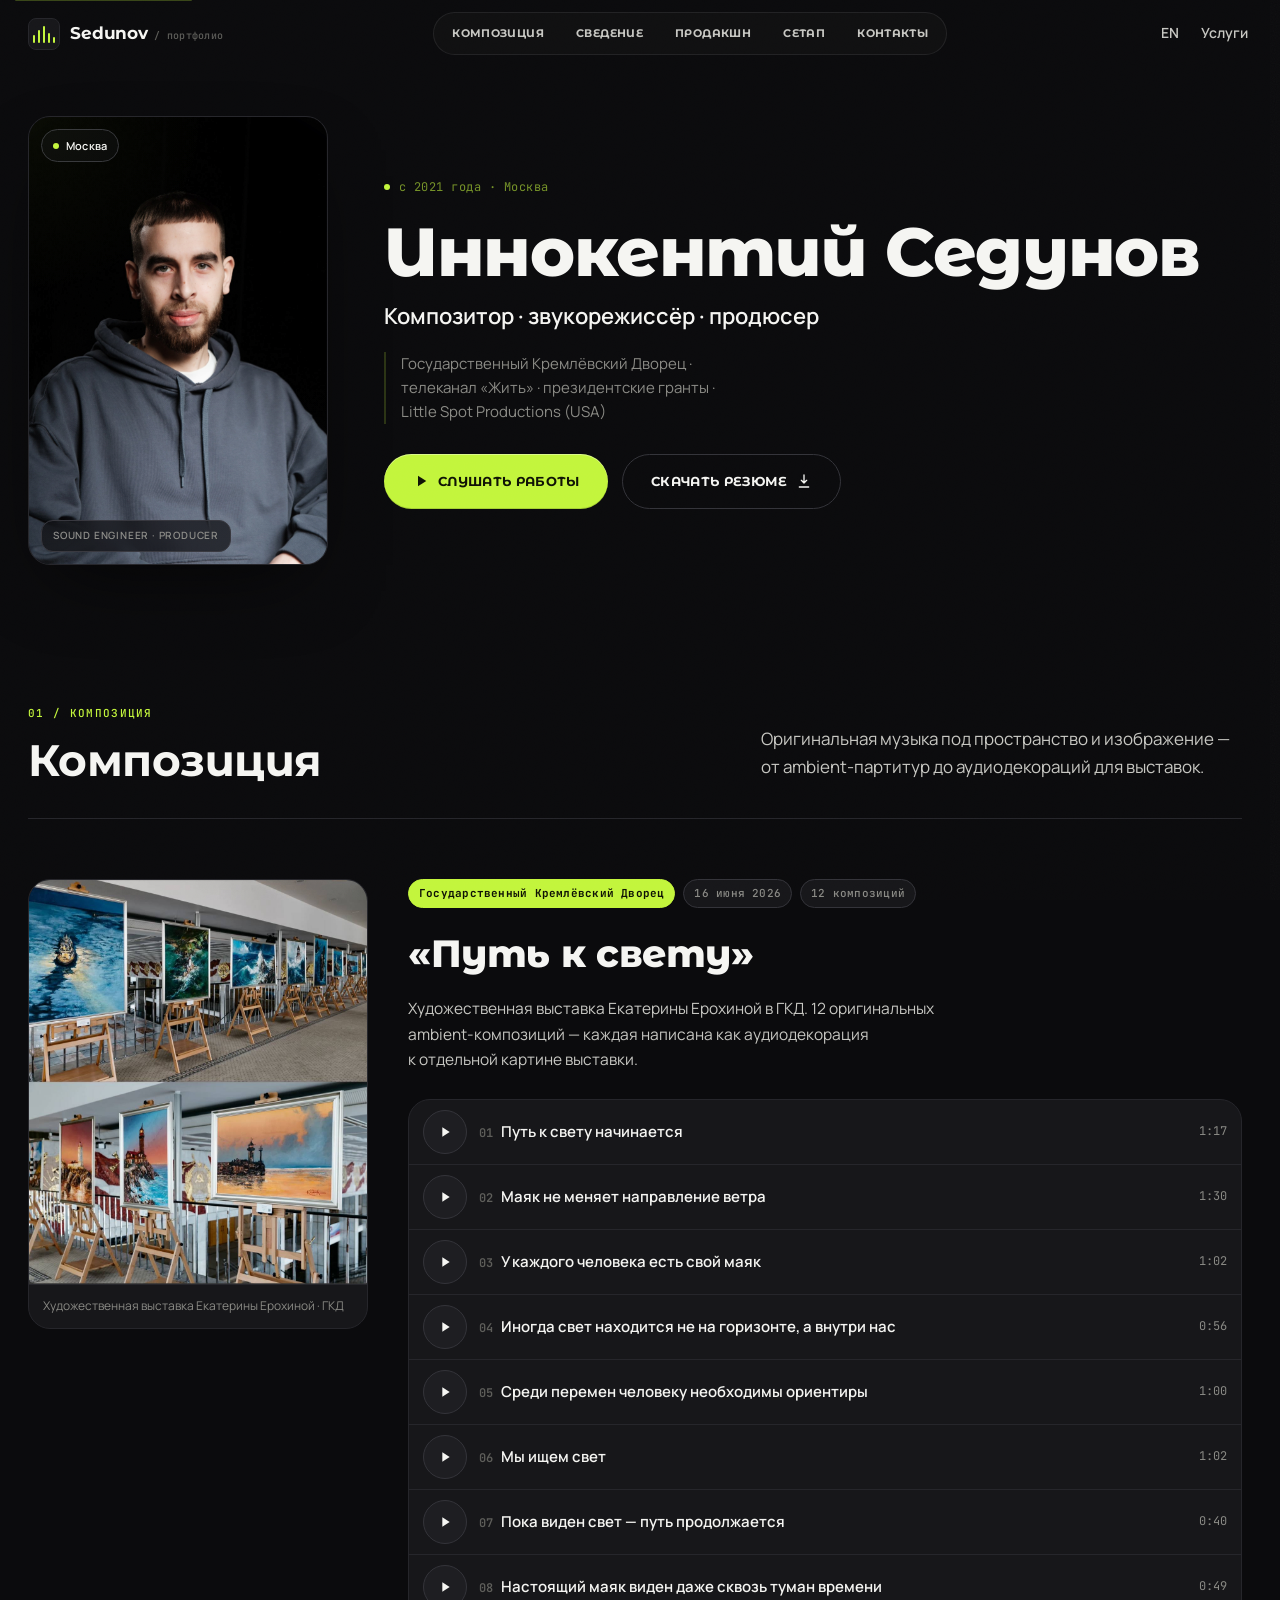
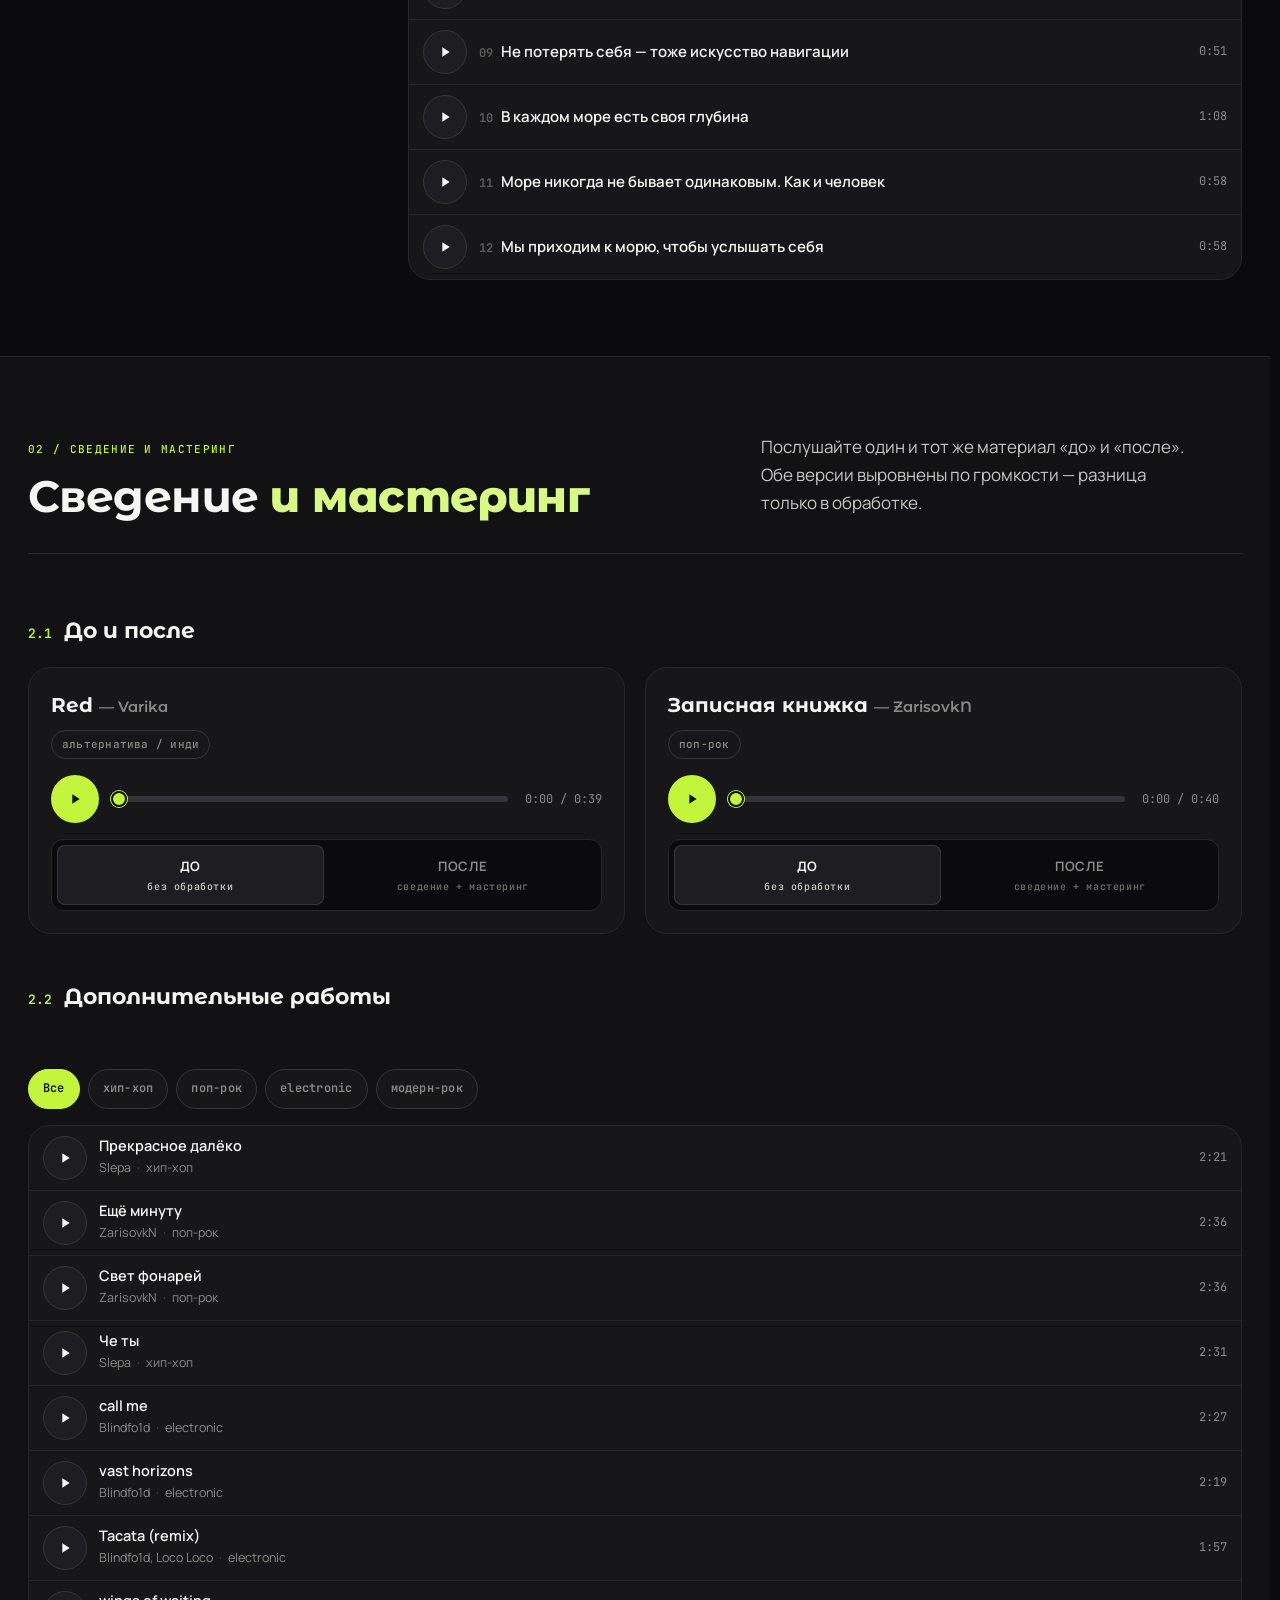
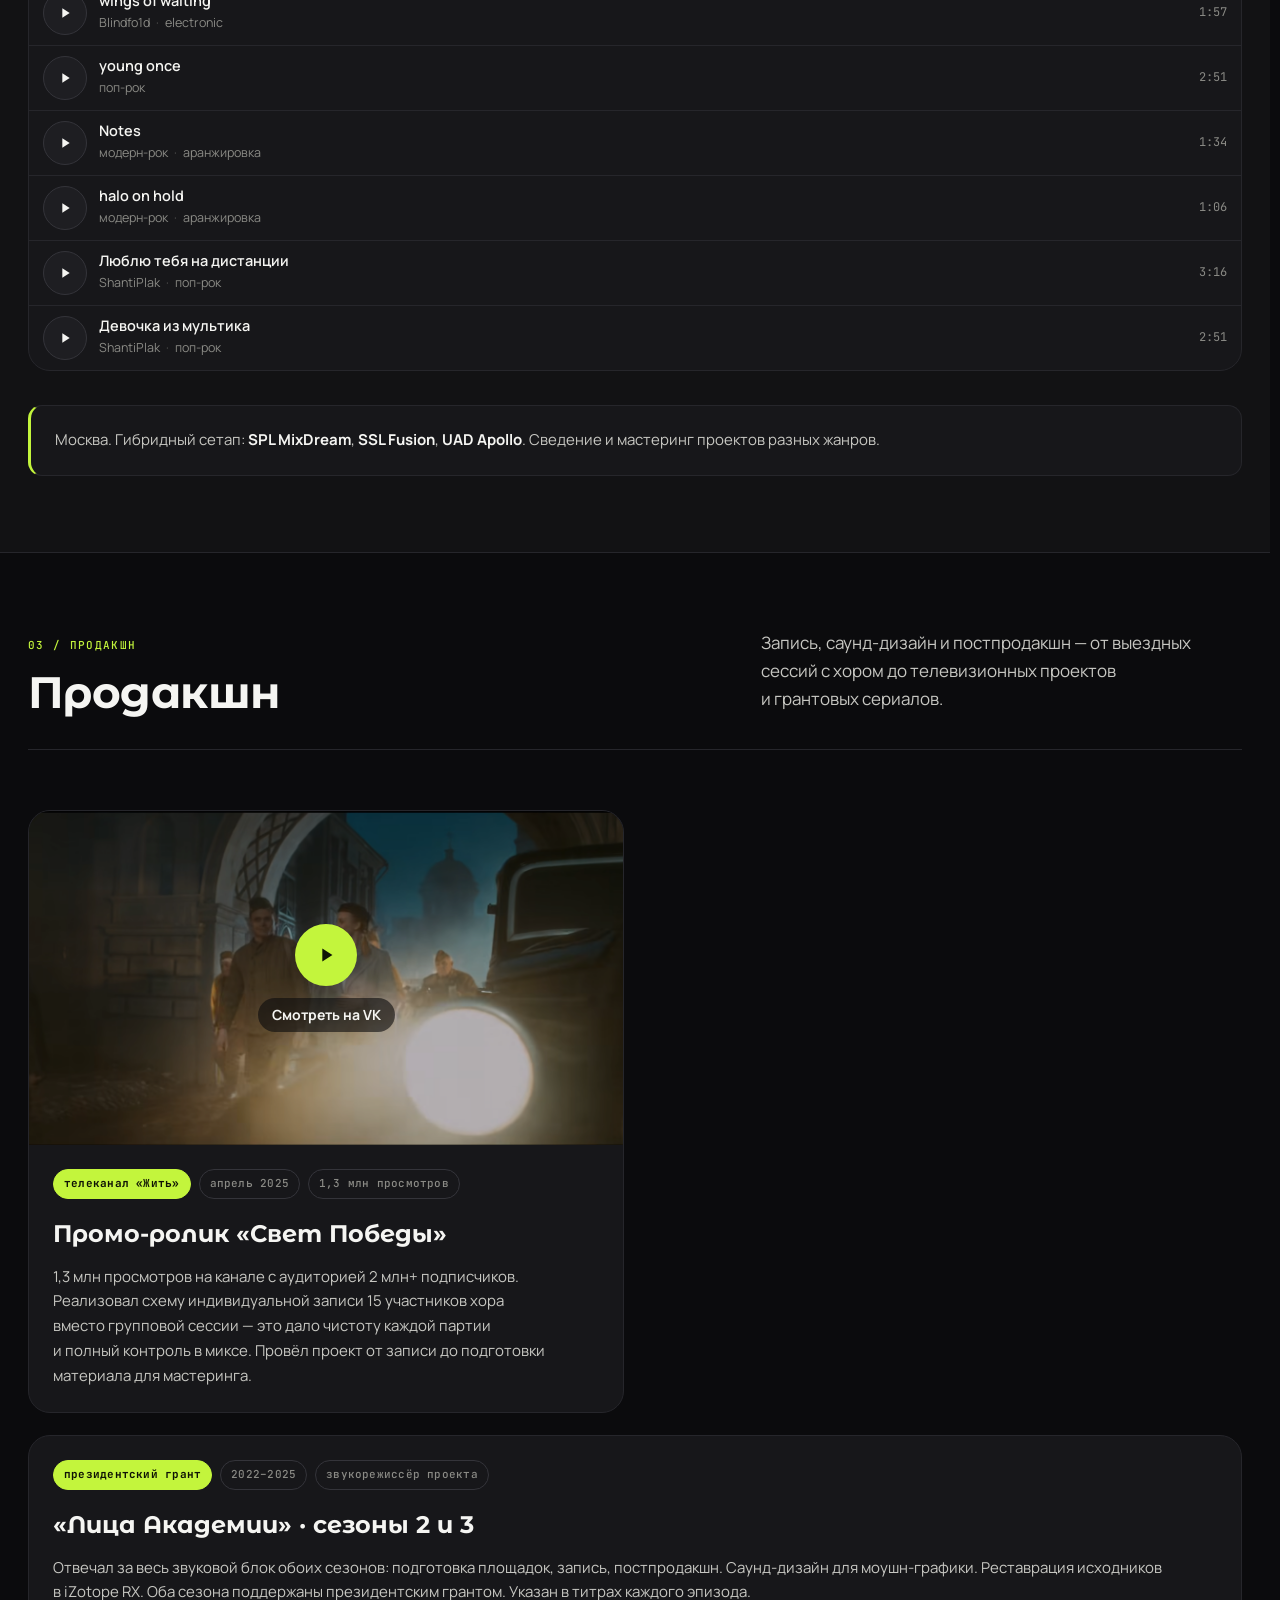
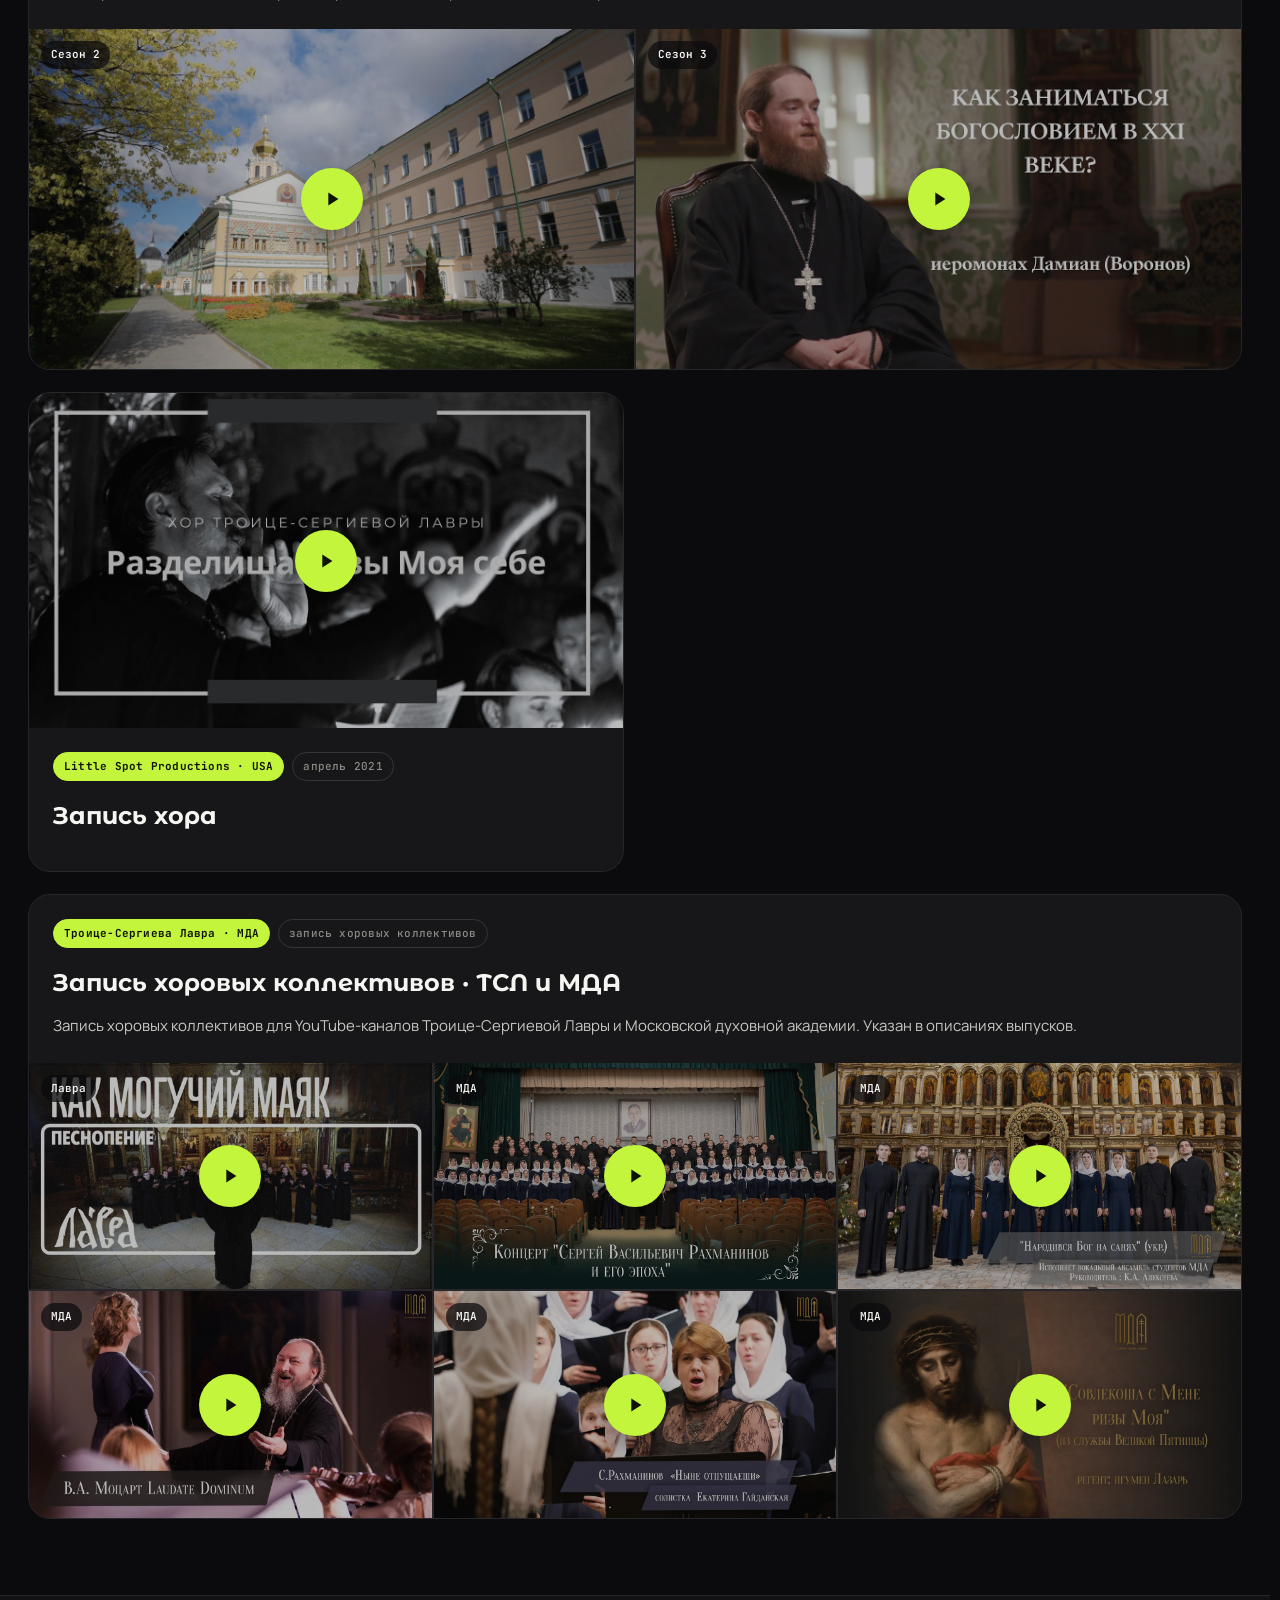
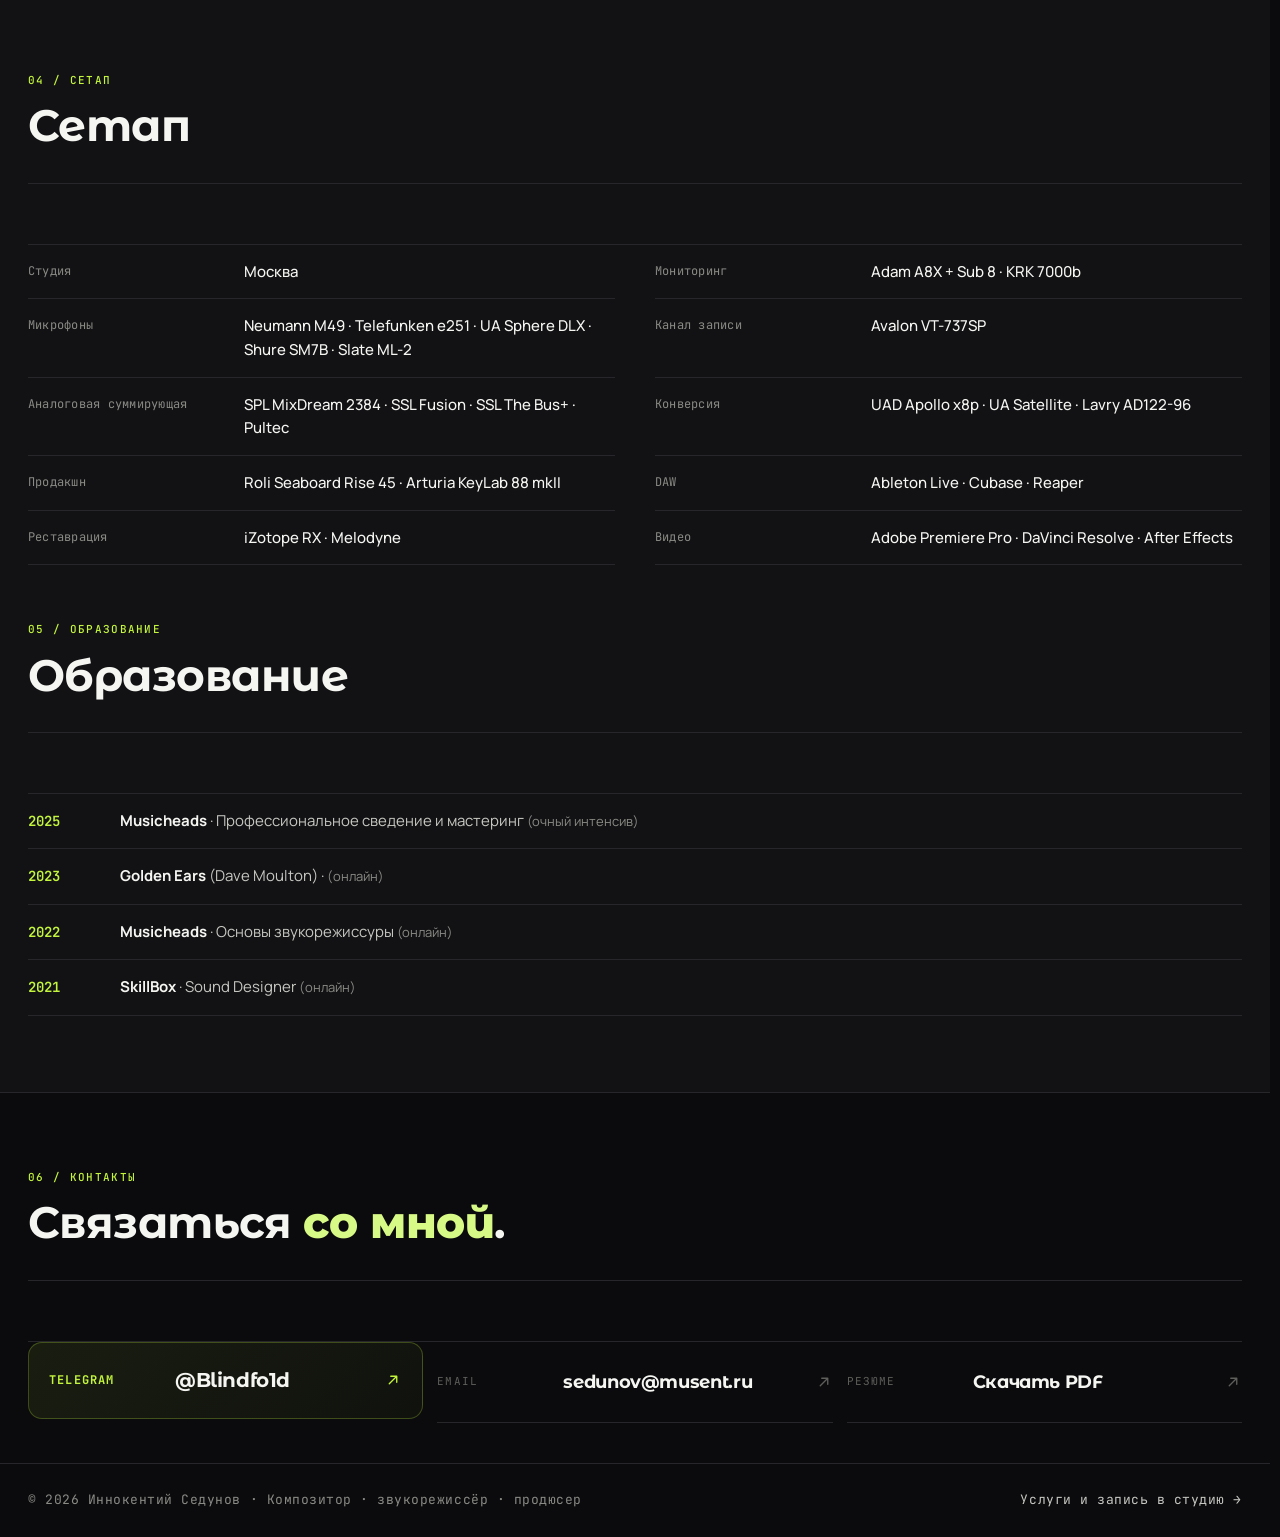
==== commit c5cbd74e: "Use absolute asset paths on the portfolio page Vercel serves /portfolio without redirecting to /port" ====
--- a/portfolio/index.html
+++ b/portfolio/index.html
@@ -31,8 +31,8 @@
   <link href="https://fonts.googleapis.com/css2?family=JetBrains+Mono:wght@400;500;600&display=swap" rel="stylesheet" />
 
   <!-- Дизайн-система лендинга (не изменяется) + компоненты портфолио -->
-  <link rel="stylesheet" href="../styles.css" />
-  <link rel="stylesheet" href="portfolio.css" />
+  <link rel="stylesheet" href="/styles.css" />
+  <link rel="stylesheet" href="/portfolio/portfolio.css" />
 </head>
 
 <body class="p-body">
@@ -462,7 +462,7 @@
     </div>
   </footer>
 
-  <script src="portfolio.js"></script>
+  <script src="/portfolio/portfolio.js"></script>
 </body>
 
 </html>
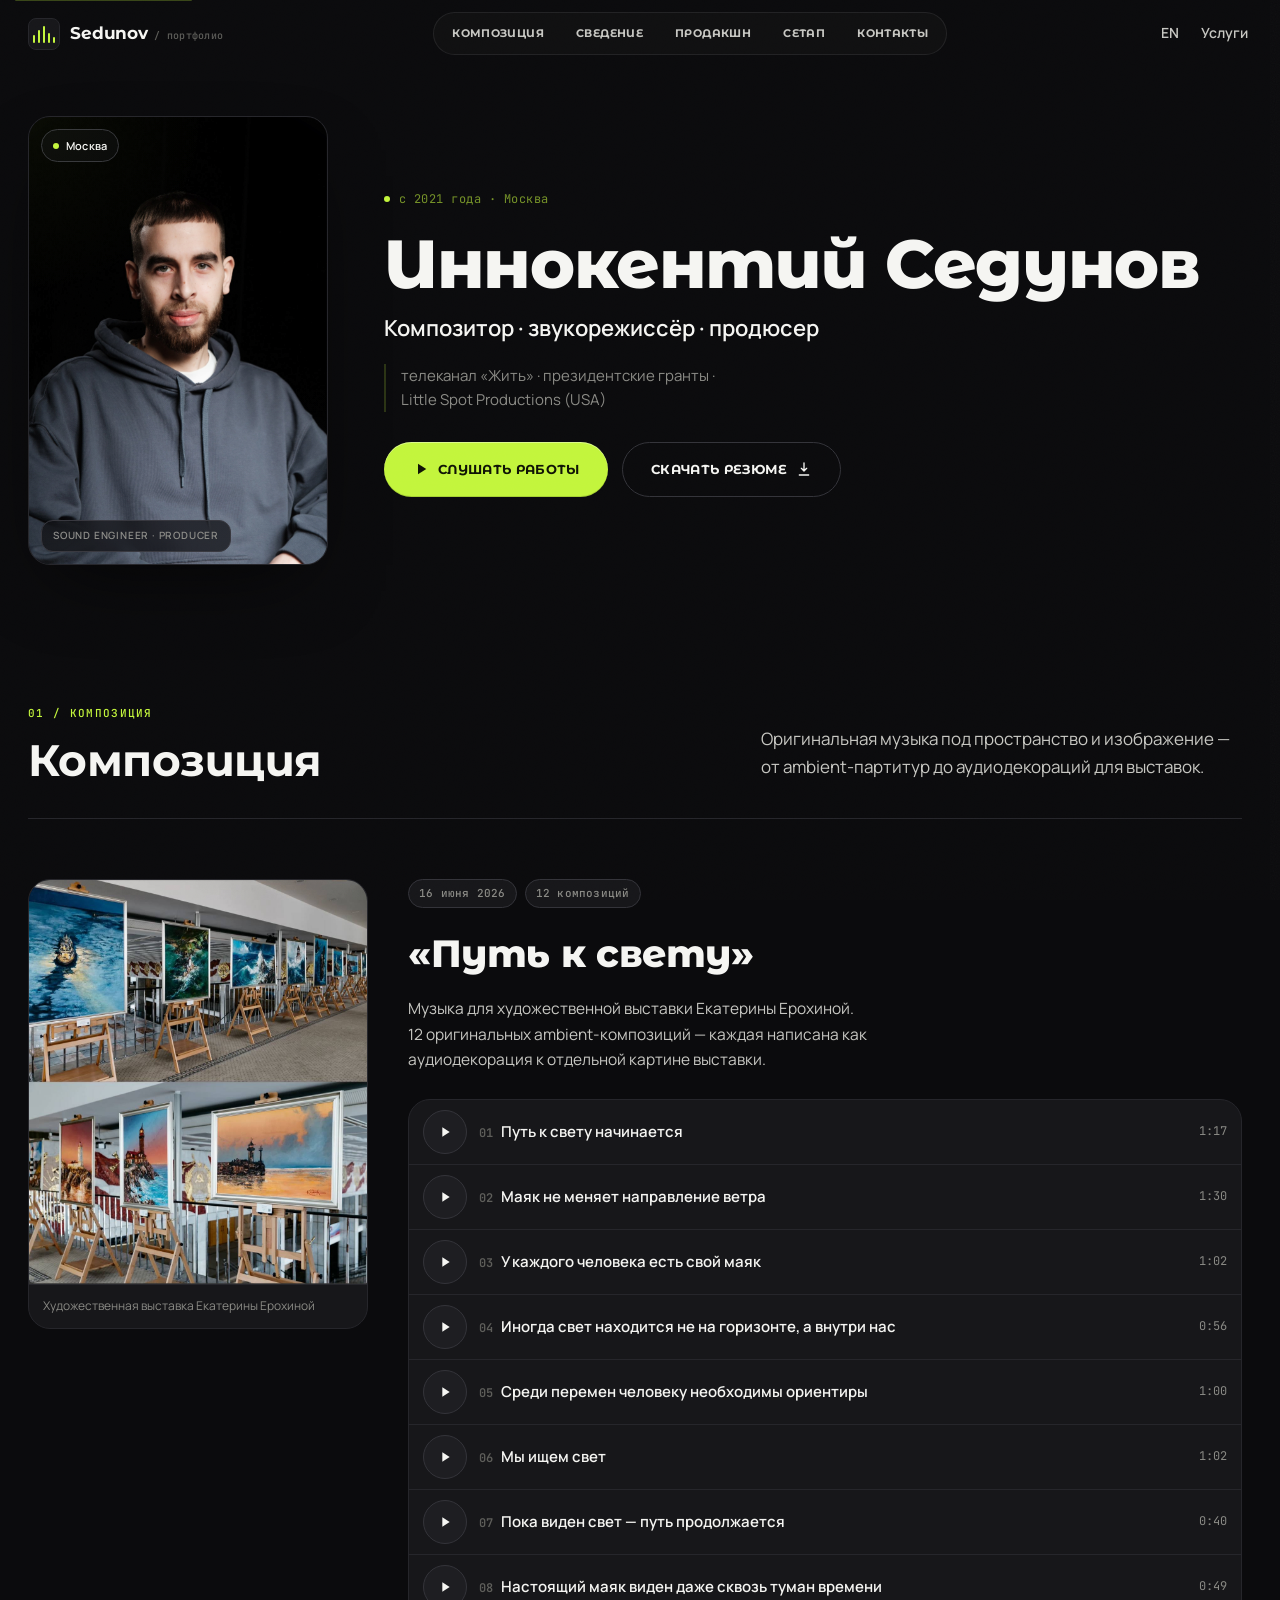
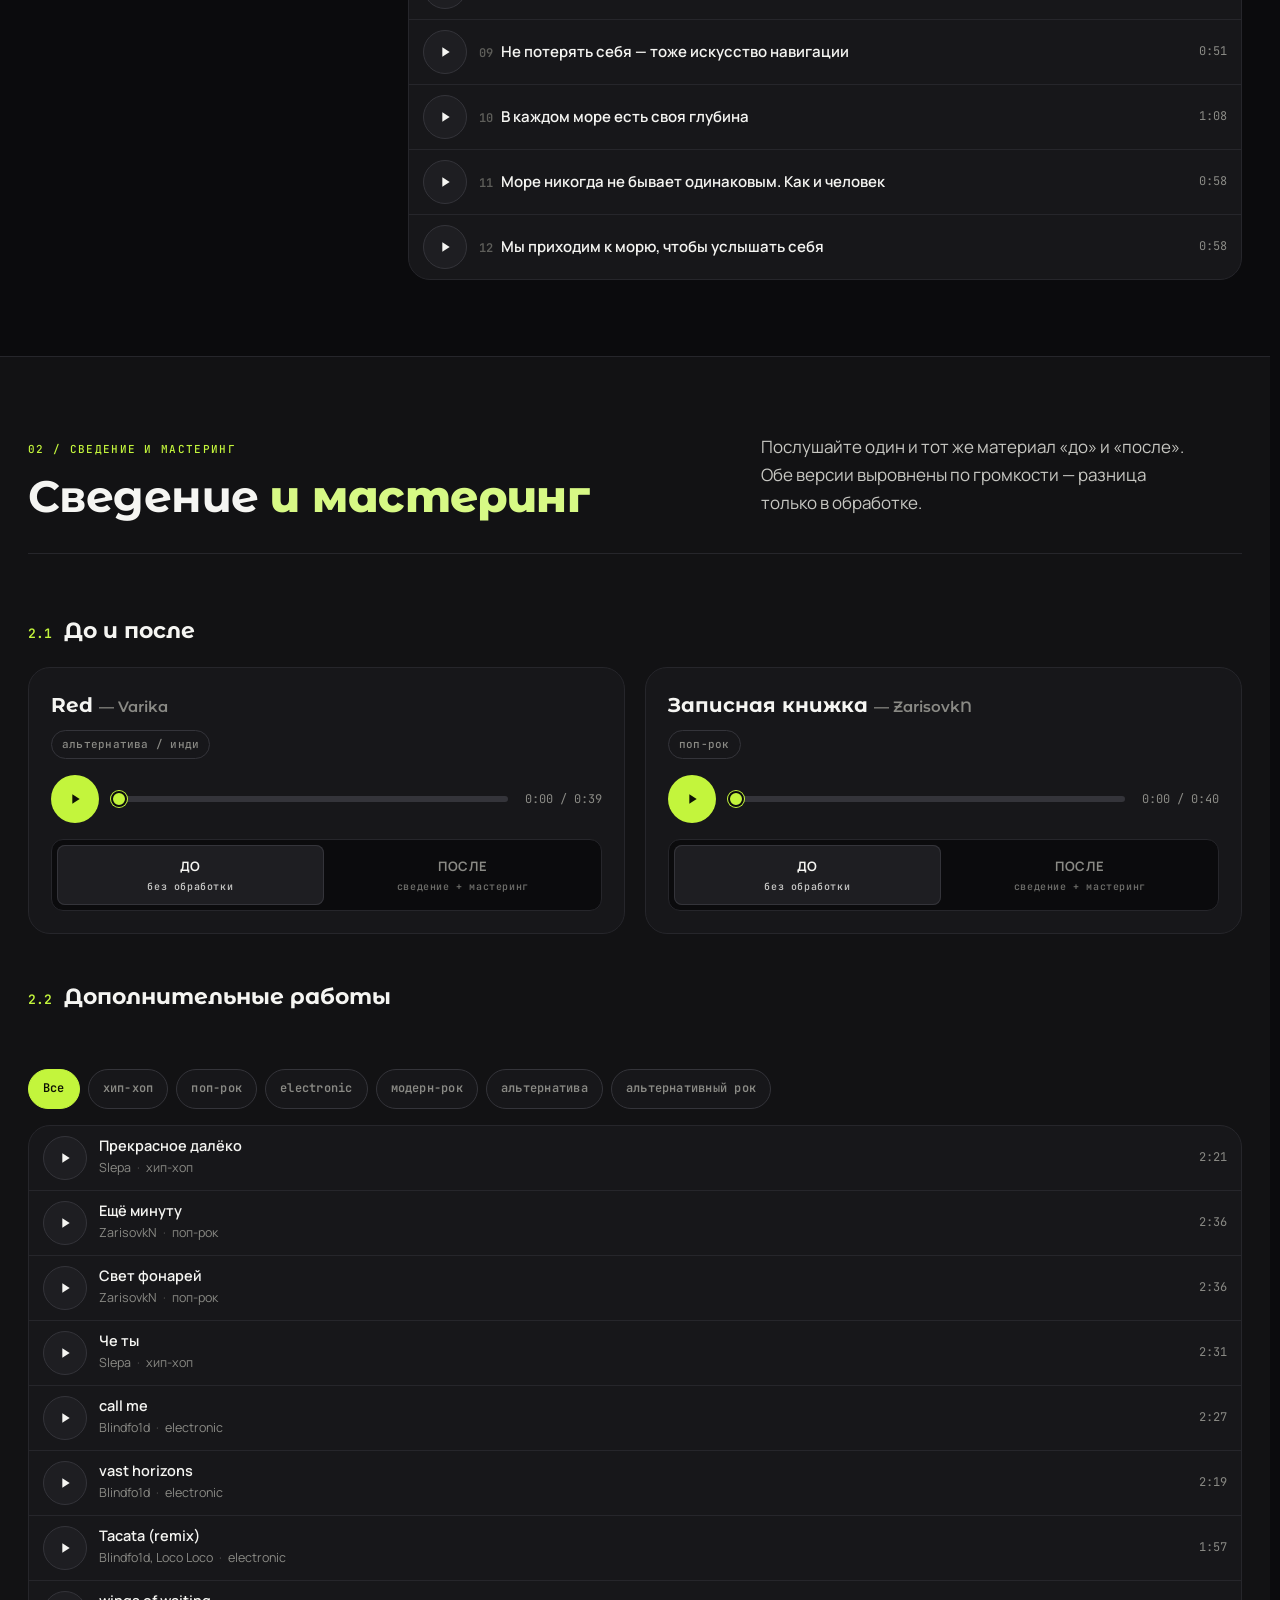
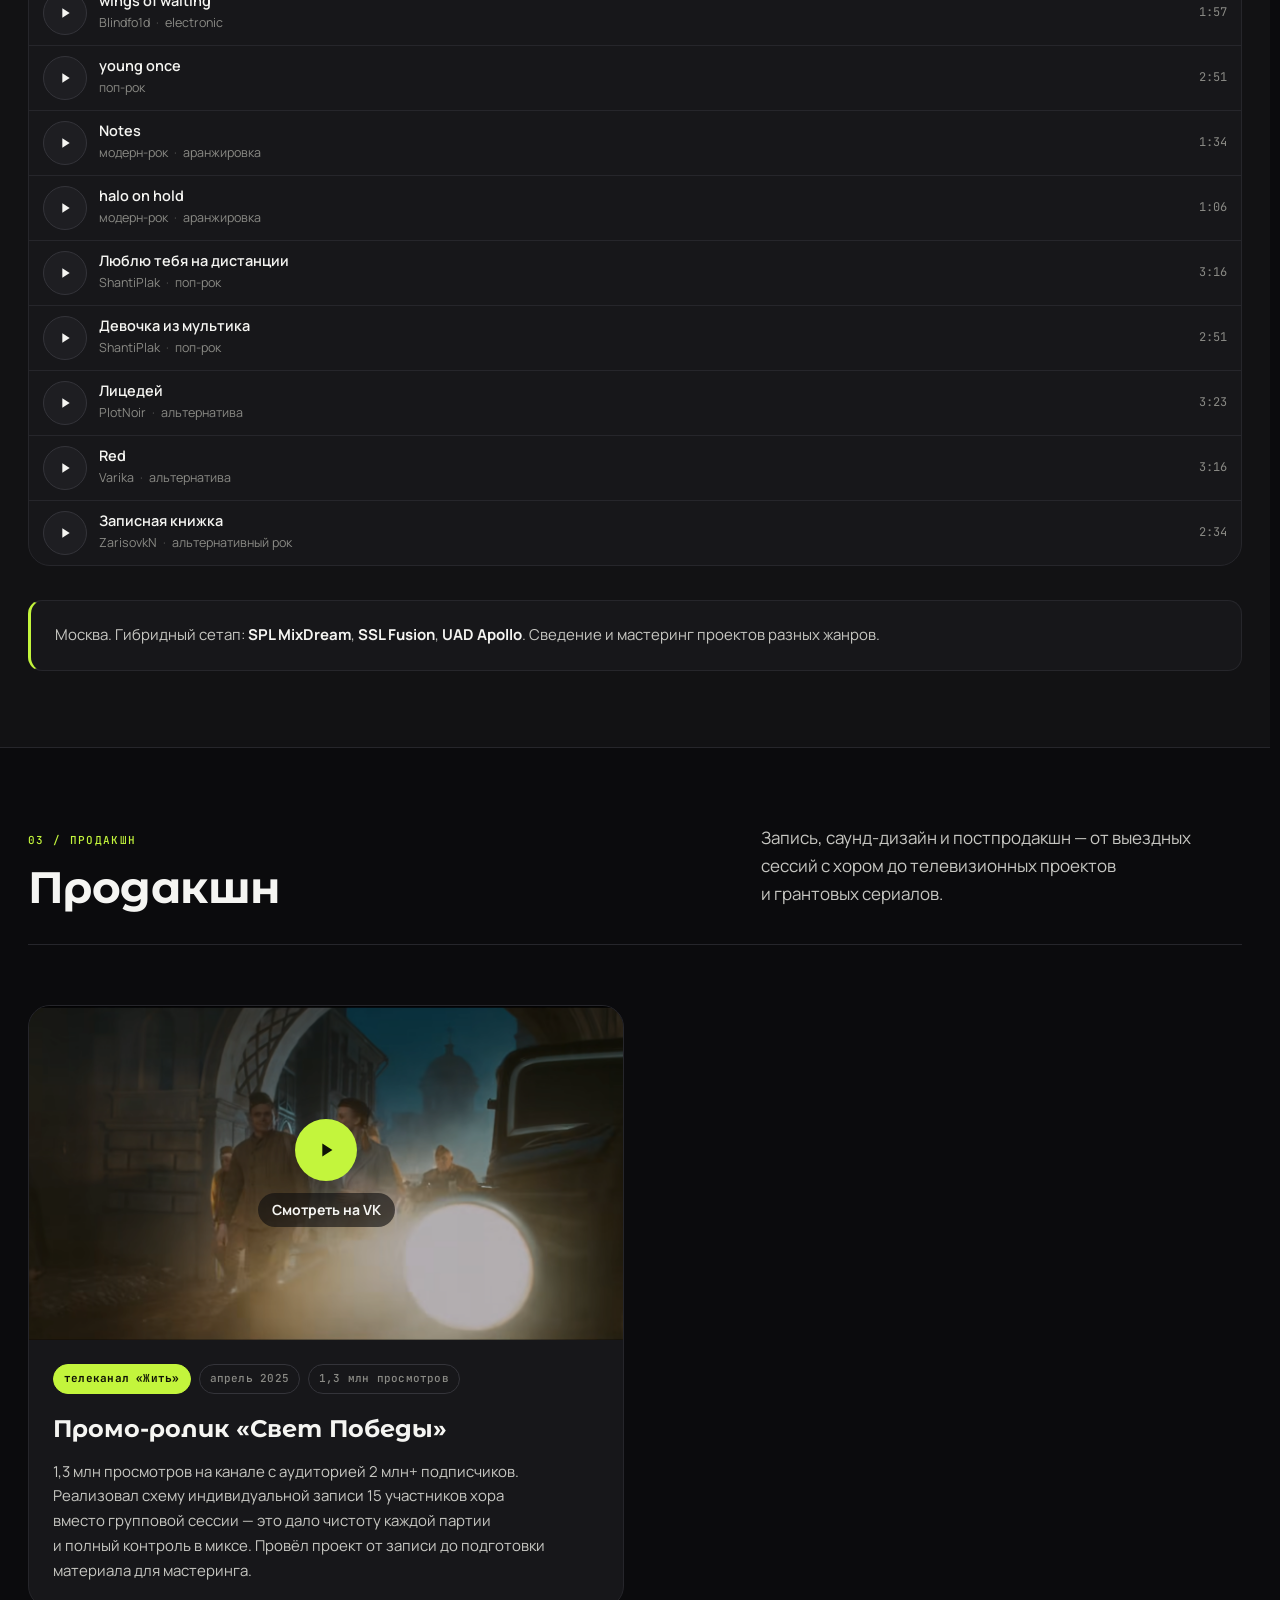
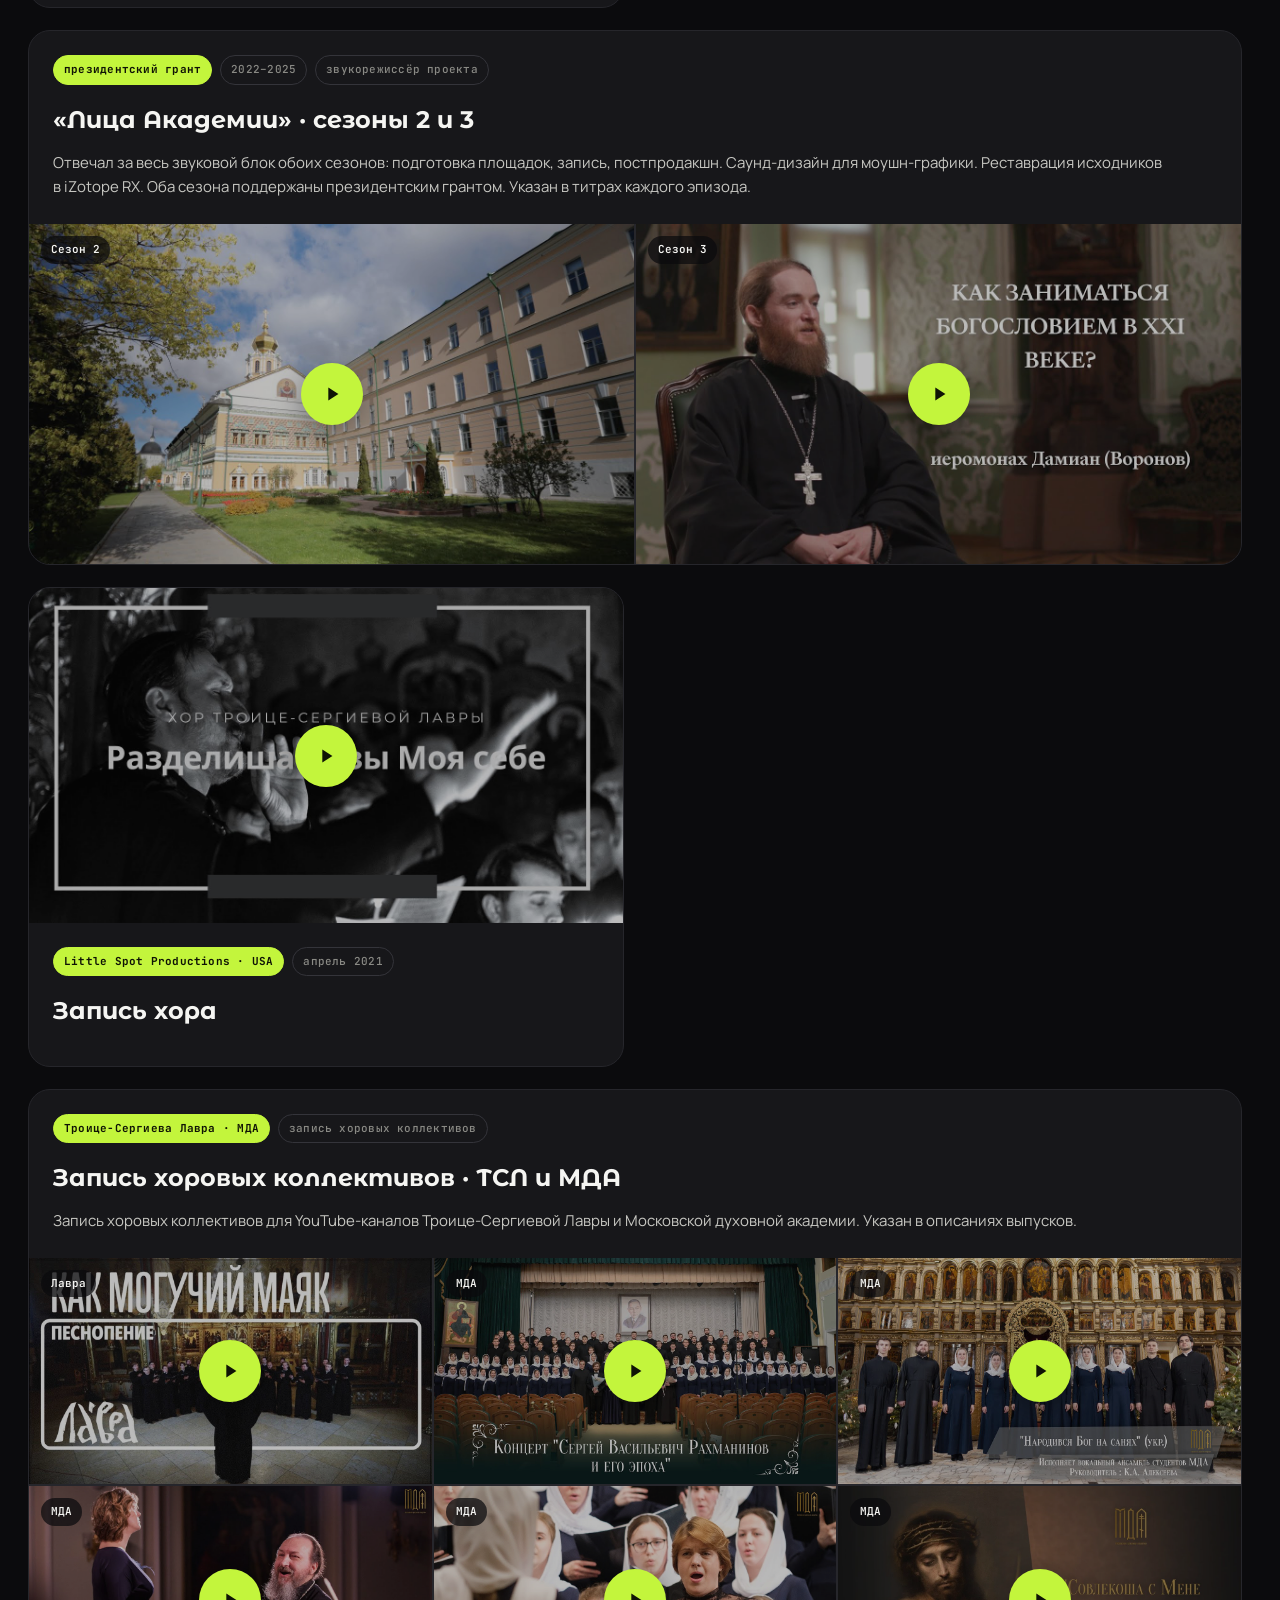
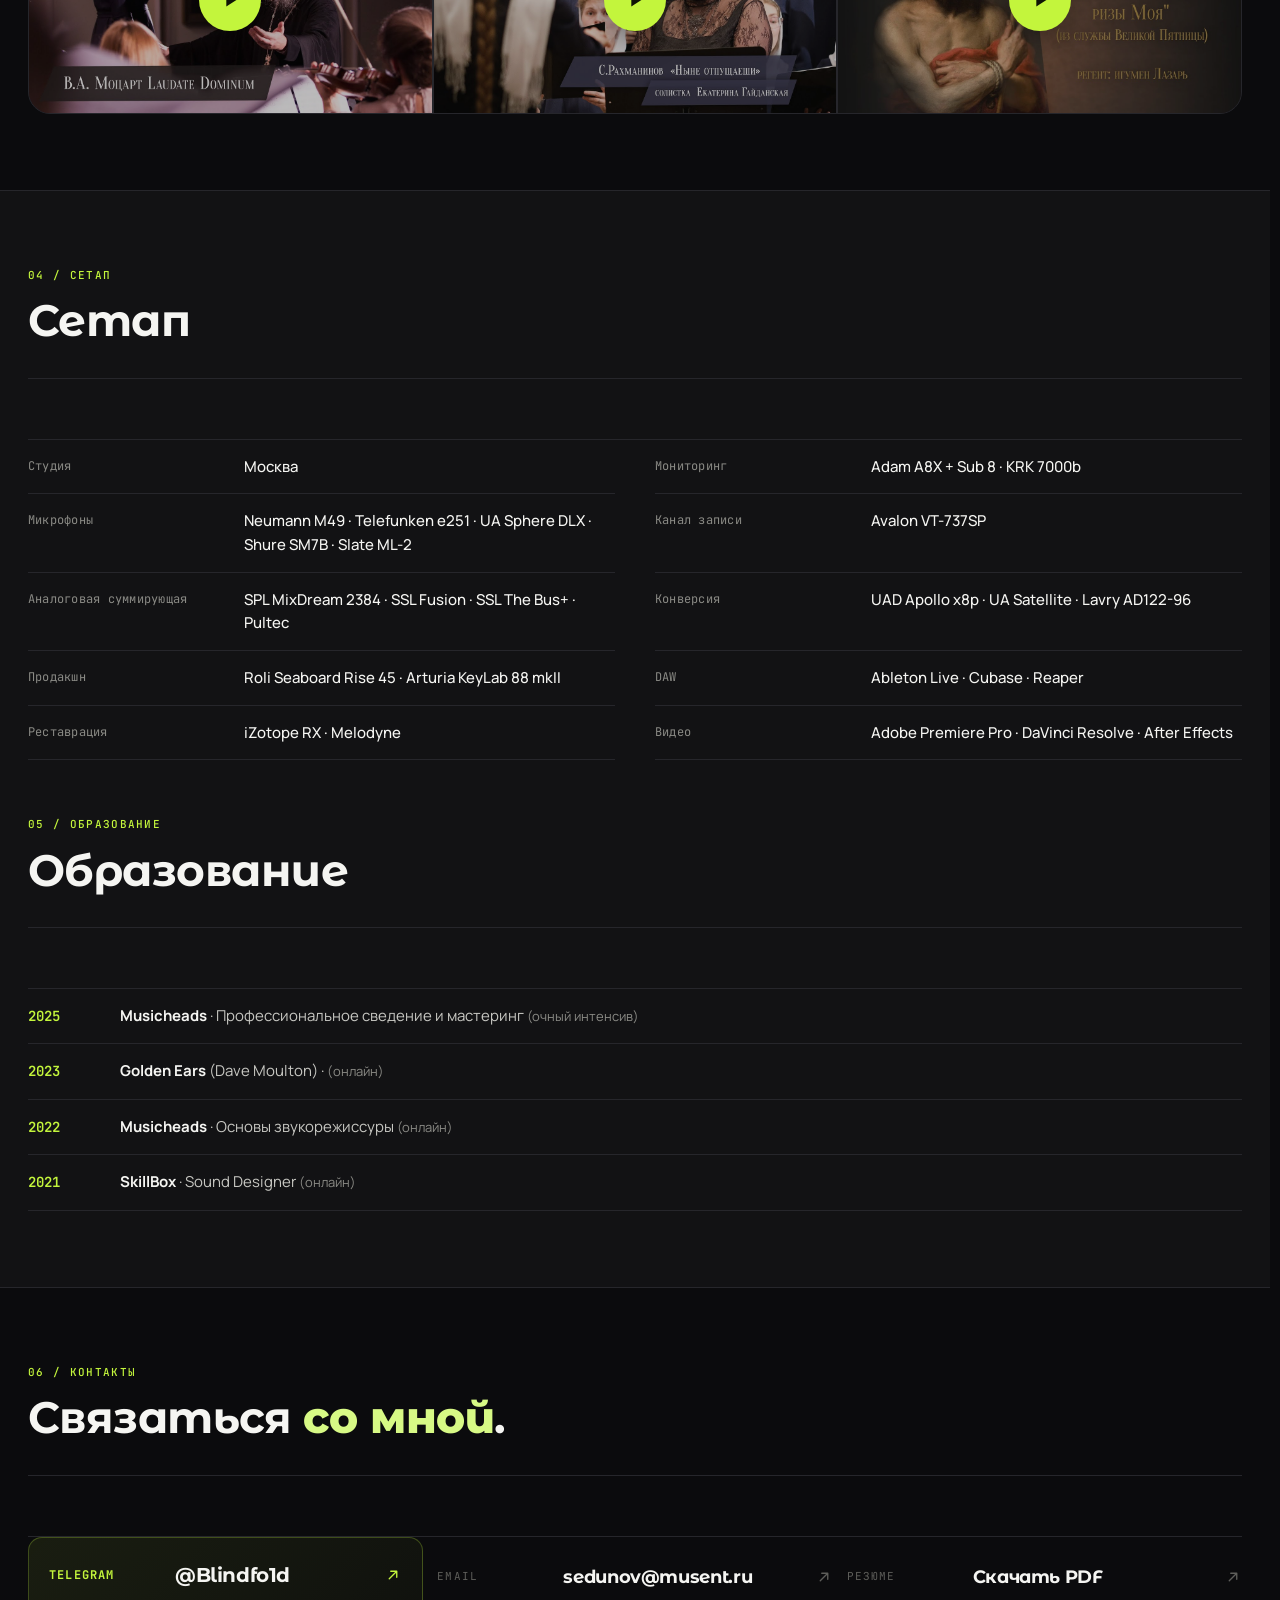
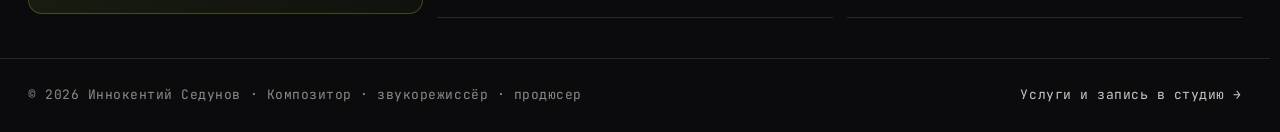
==== commit 4eeca752: "Portfolio: drop the State Kremlin Palace credit Remove the venue from the hero refs, the ambient cas" ====
--- a/portfolio/index.html
+++ b/portfolio/index.html
@@ -8,13 +8,13 @@
 
   <title>Иннокентий Седунов · Портфолио</title>
   <meta name="description"
-    content="Композитор, звукорежиссёр и продюсер. Работы для ГКД, телеканала „Жить“, президентских грантов, Little Spot Productions (USA)." />
+    content="Композитор, звукорежиссёр и продюсер. Работы для телеканала „Жить“, президентских грантов, Little Spot Productions (USA)." />
 
   <!-- Open Graph. ⚠ Если домен отличается от sedunov.audio — поправьте og:url / og:image. -->
   <meta property="og:type" content="website" />
   <meta property="og:title" content="Иннокентий Седунов · Портфолио" />
   <meta property="og:description"
-    content="Композитор, звукорежиссёр и продюсер. Работы для ГКД, телеканала „Жить“, президентских грантов, Little Spot Productions (USA)." />
+    content="Композитор, звукорежиссёр и продюсер. Работы для телеканала „Жить“, президентских грантов, Little Spot Productions (USA)." />
   <meta property="og:image" content="https://kennylocksj.github.io/images/sedunov-portfolio.jpg" />
   <meta property="og:url" content="https://kennylocksj.github.io/portfolio" />
   <meta name="twitter:card" content="summary_large_image" />
@@ -123,8 +123,8 @@
         <p class="p-hero-role">Композитор&nbsp;· звукорежиссёр&nbsp;· продюсер</p>
 
         <p class="p-hero-refs">
-          Государственный&nbsp;Кремлёвский&nbsp;Дворец&nbsp;· телеканал&nbsp;«Жить»&nbsp;·
-          президентские&nbsp;гранты&nbsp;· Little&nbsp;Spot&nbsp;Productions&nbsp;(USA)
+          телеканал&nbsp;«Жить»&nbsp;· президентские&nbsp;гранты&nbsp;·
+          Little&nbsp;Spot&nbsp;Productions&nbsp;(USA)
         </p>
 
         <div class="p-hero-cta">
@@ -163,19 +163,18 @@
         <div class="case-media">
           <figure class="case-figure" id="ambient-cover" hidden>
             <img id="ambient-cover-img" src="" alt="" decoding="async" width="1000" height="750" />
-            <figcaption class="case-figcap">Художественная выставка Екатерины Ерохиной · ГКД</figcaption>
+            <figcaption class="case-figcap">Художественная выставка Екатерины Ерохиной</figcaption>
           </figure>
         </div>
 
         <div class="case-body">
           <div class="case-tags">
-            <span class="tag tag-accent">Государственный Кремлёвский Дворец</span>
             <span class="tag">16 июня 2026</span>
             <span class="tag">12 композиций</span>
           </div>
           <h3 class="case-title">«Путь к свету»</h3>
           <p class="case-desc">
-            Художественная выставка Екатерины Ерохиной в&nbsp;ГКД. 12&nbsp;оригинальных ambient-композиций —
+            Музыка для художественной выставки Екатерины Ерохиной. 12&nbsp;оригинальных ambient-композиций —
             каждая написана как аудиодекорация к&nbsp;отдельной картине выставки.
           </p>
 
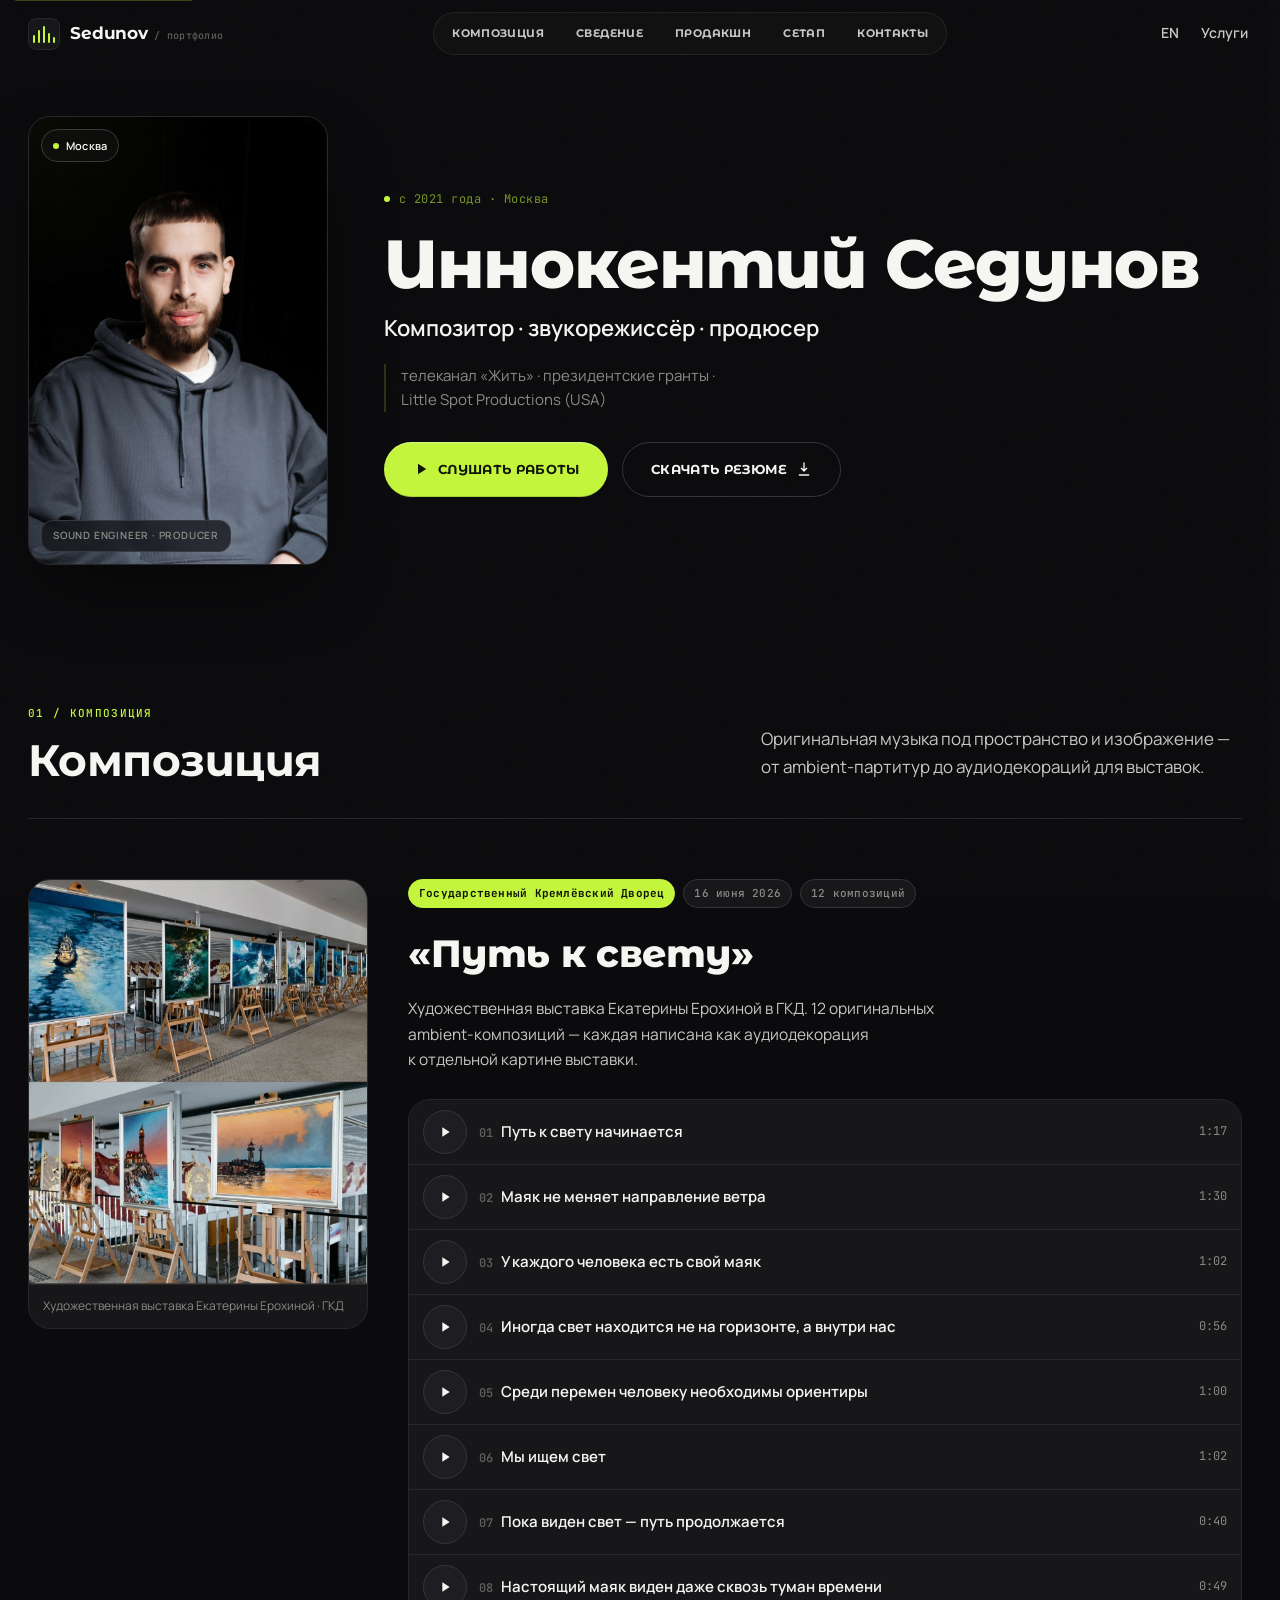
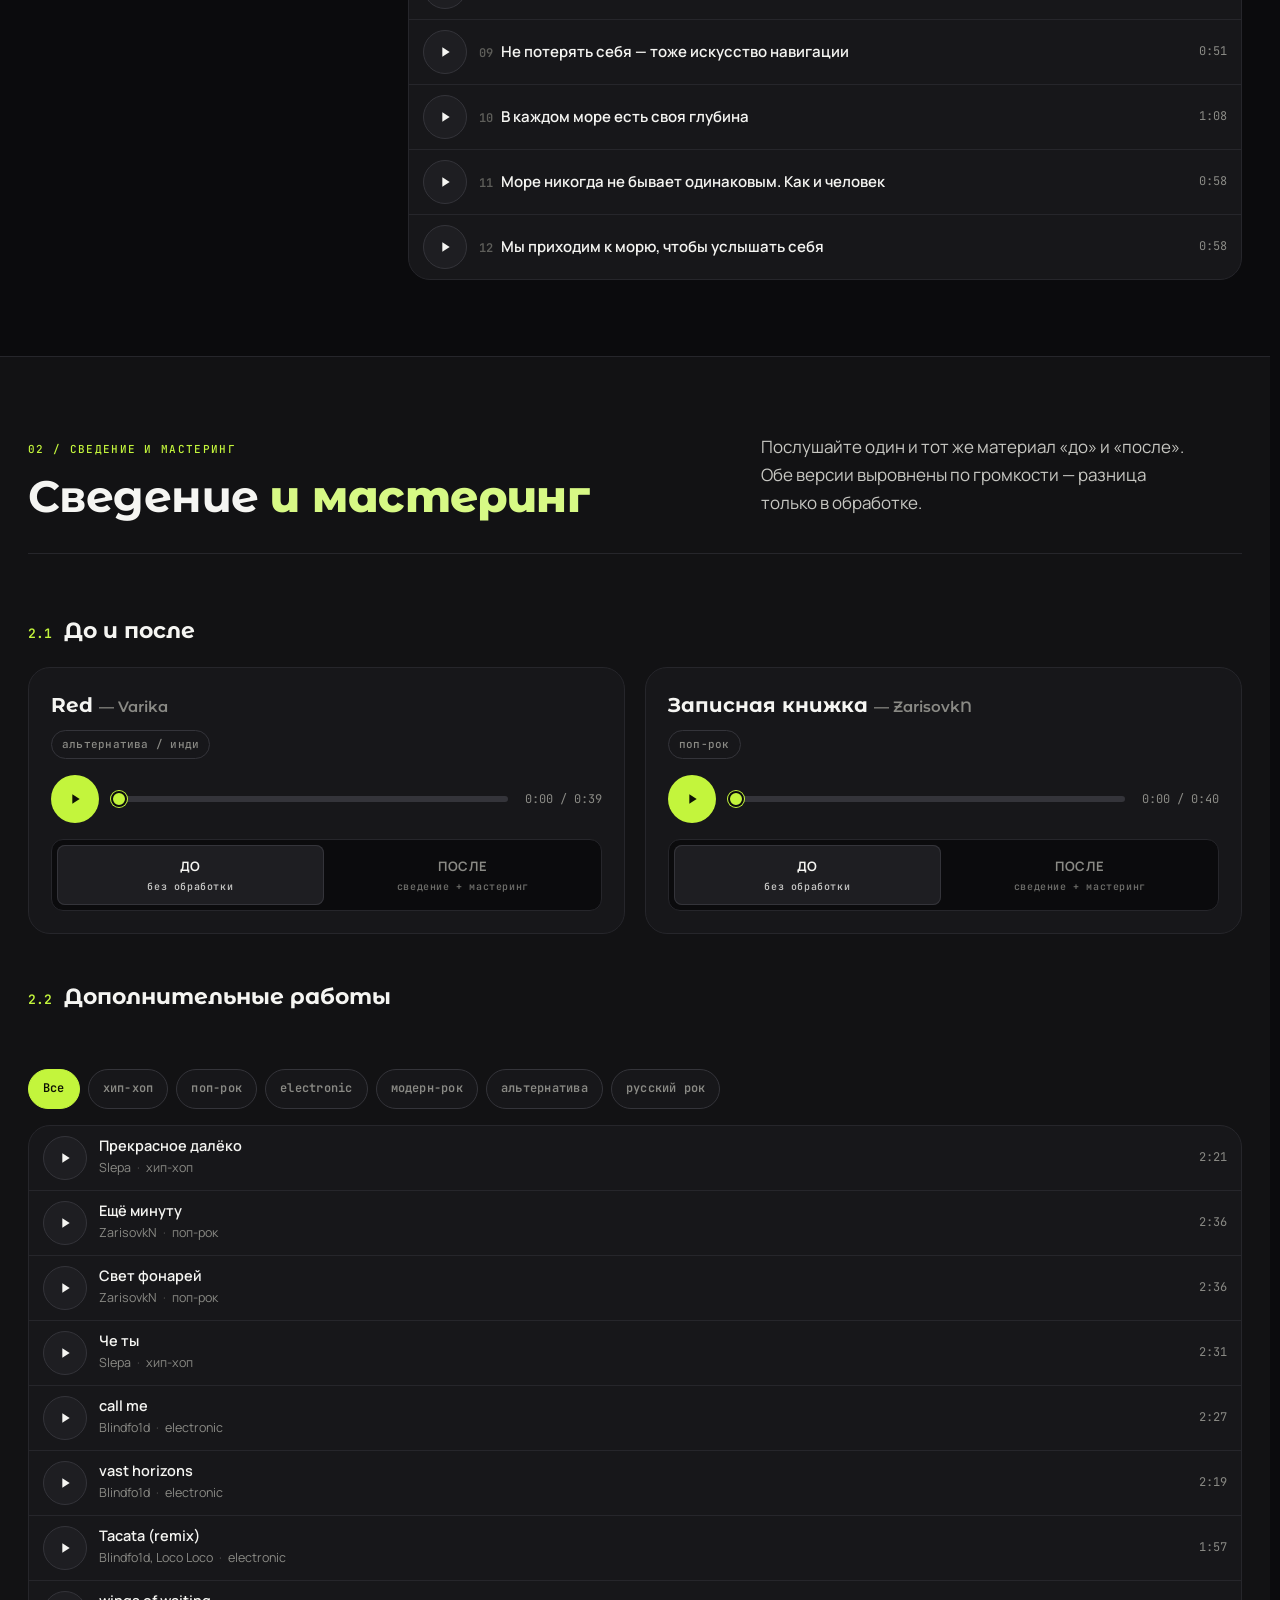
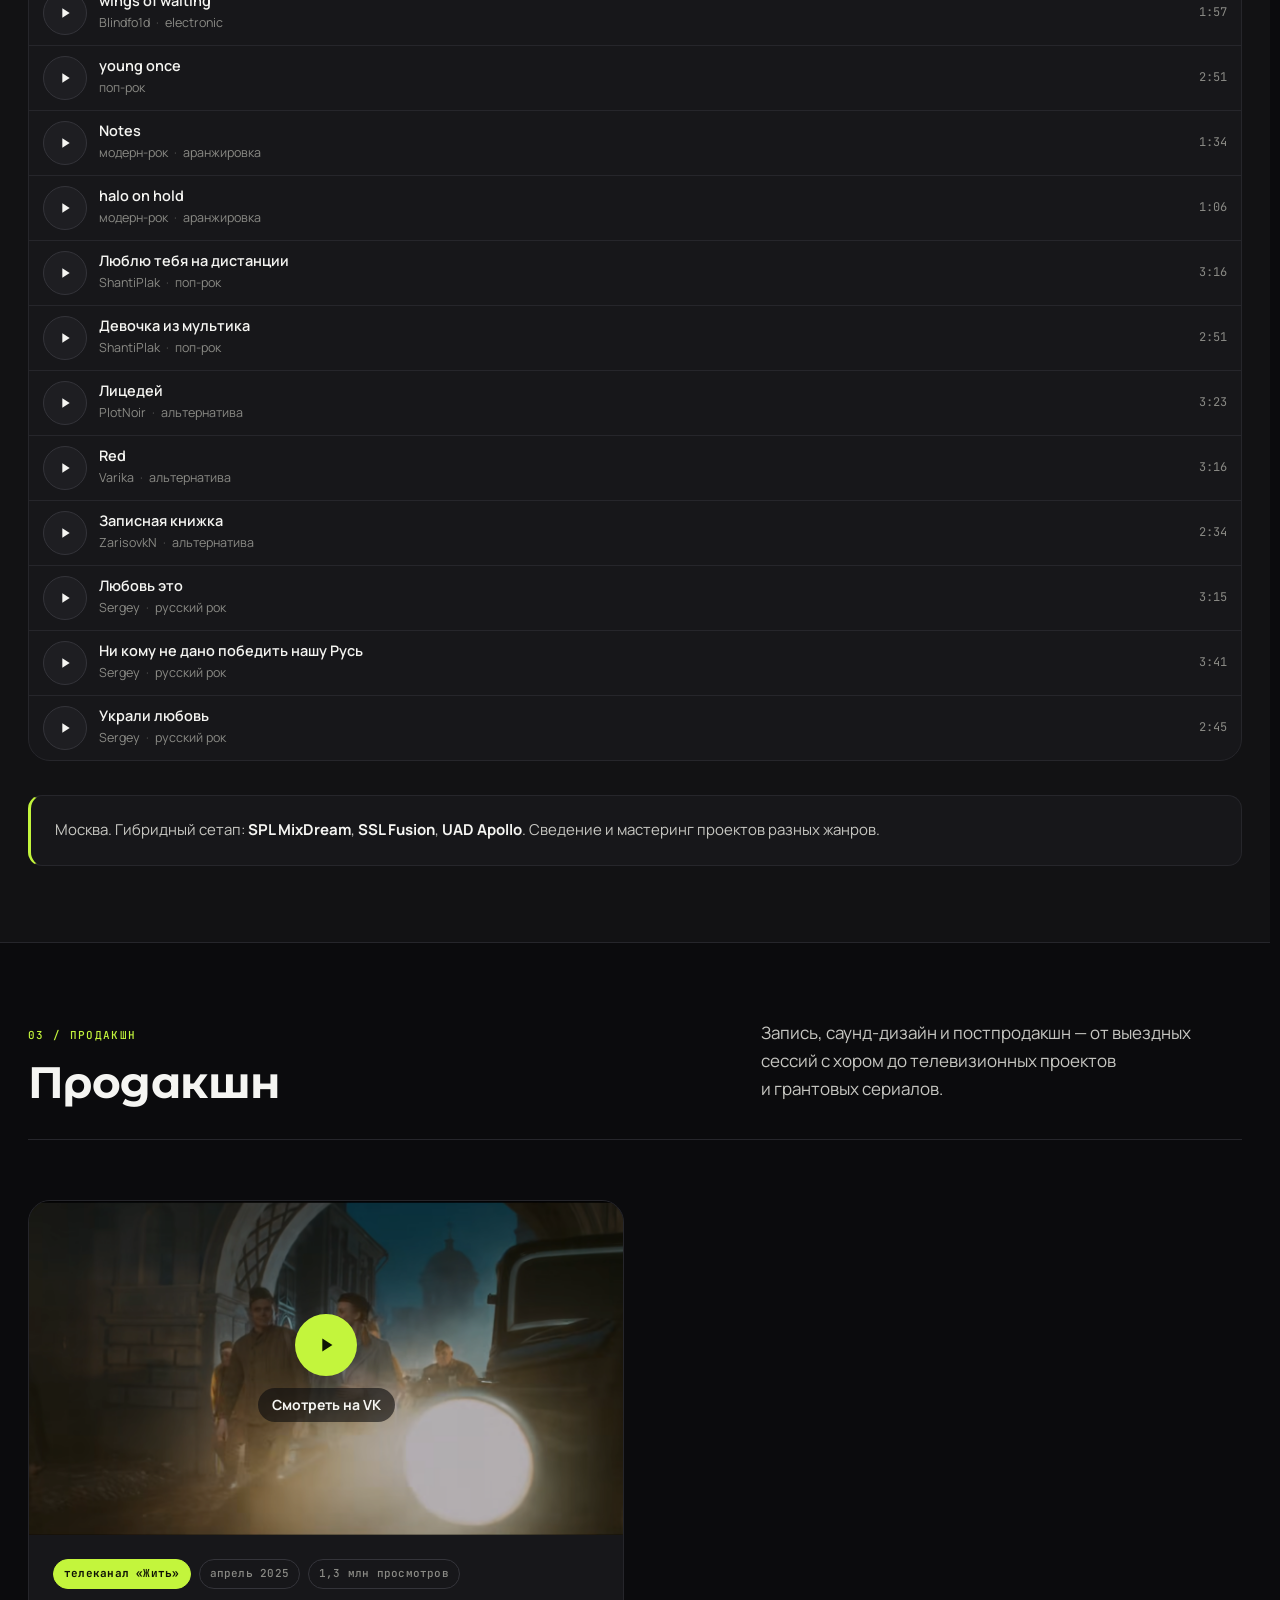
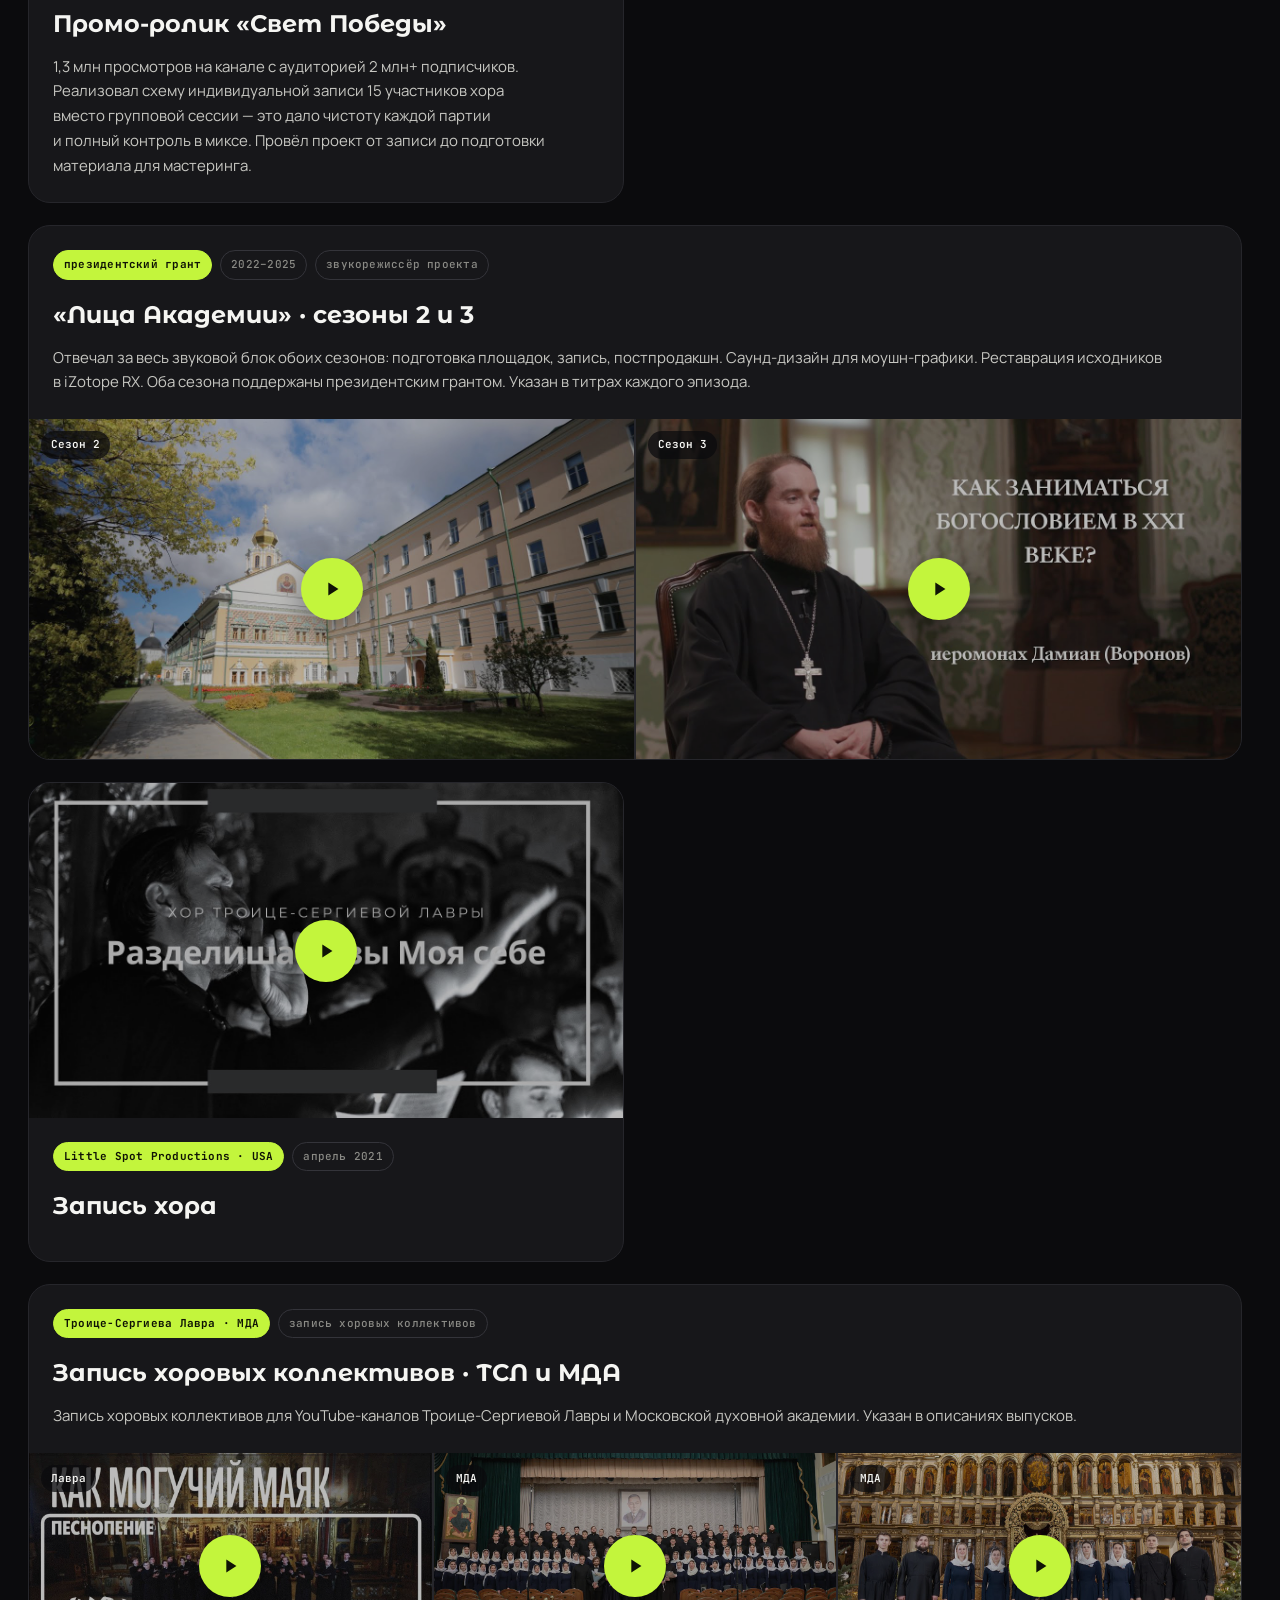
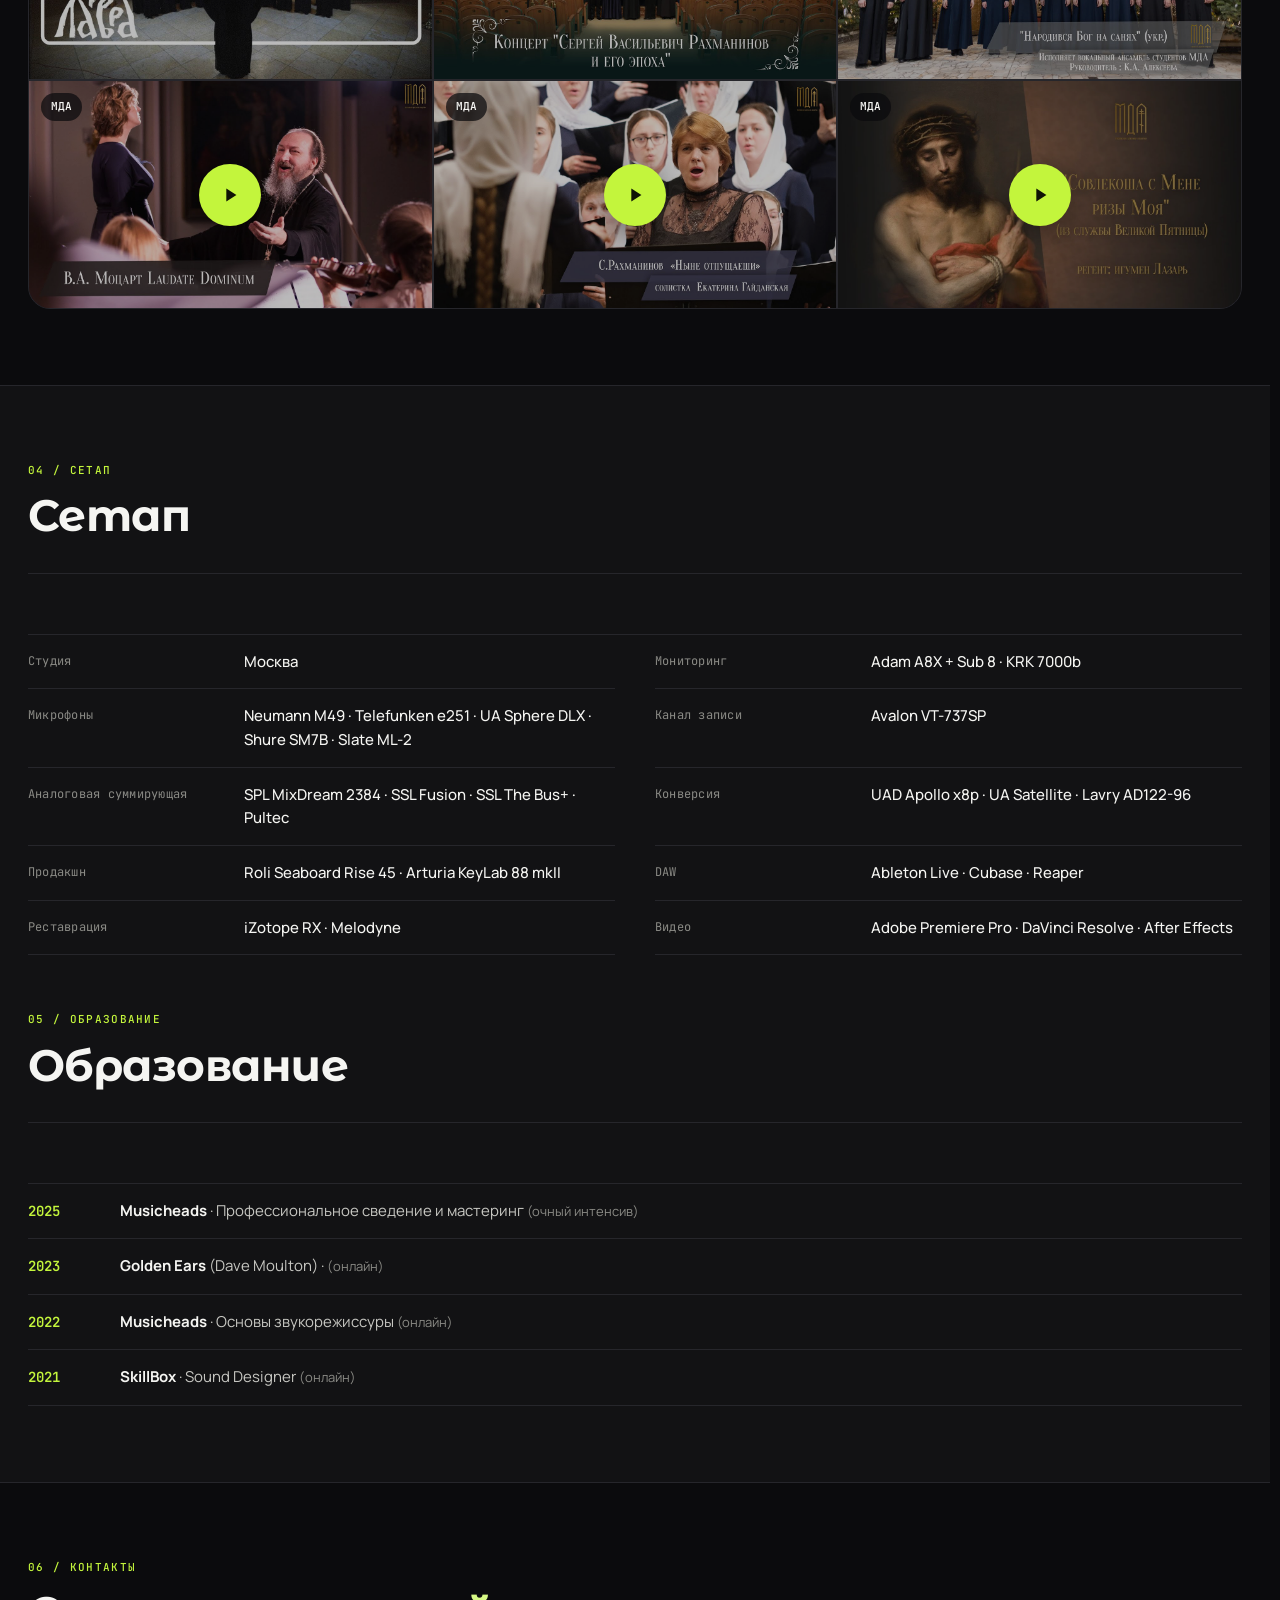
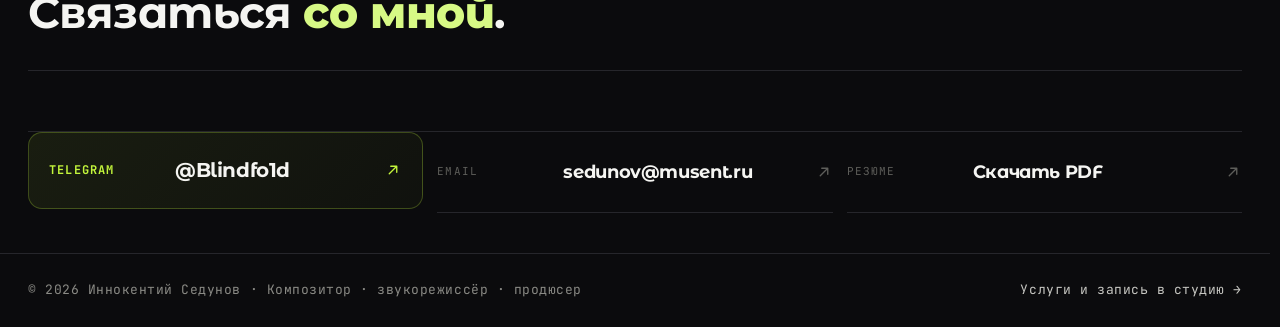
==== commit f40d5387: "Portfolio: restore the Kremlin Palace wording in the Russian ambient case" ====
--- a/portfolio/index.html
+++ b/portfolio/index.html
@@ -163,18 +163,19 @@
         <div class="case-media">
           <figure class="case-figure" id="ambient-cover" hidden>
             <img id="ambient-cover-img" src="" alt="" decoding="async" width="1000" height="750" />
-            <figcaption class="case-figcap">Художественная выставка Екатерины Ерохиной</figcaption>
+            <figcaption class="case-figcap">Художественная выставка Екатерины Ерохиной · ГКД</figcaption>
           </figure>
         </div>
 
         <div class="case-body">
           <div class="case-tags">
+            <span class="tag tag-accent">Государственный Кремлёвский Дворец</span>
             <span class="tag">16 июня 2026</span>
             <span class="tag">12 композиций</span>
           </div>
           <h3 class="case-title">«Путь к свету»</h3>
           <p class="case-desc">
-            Музыка для художественной выставки Екатерины Ерохиной. 12&nbsp;оригинальных ambient-композиций —
+            Художественная выставка Екатерины Ерохиной в&nbsp;ГКД. 12&nbsp;оригинальных ambient-композиций —
             каждая написана как аудиодекорация к&nbsp;отдельной картине выставки.
           </p>
 
